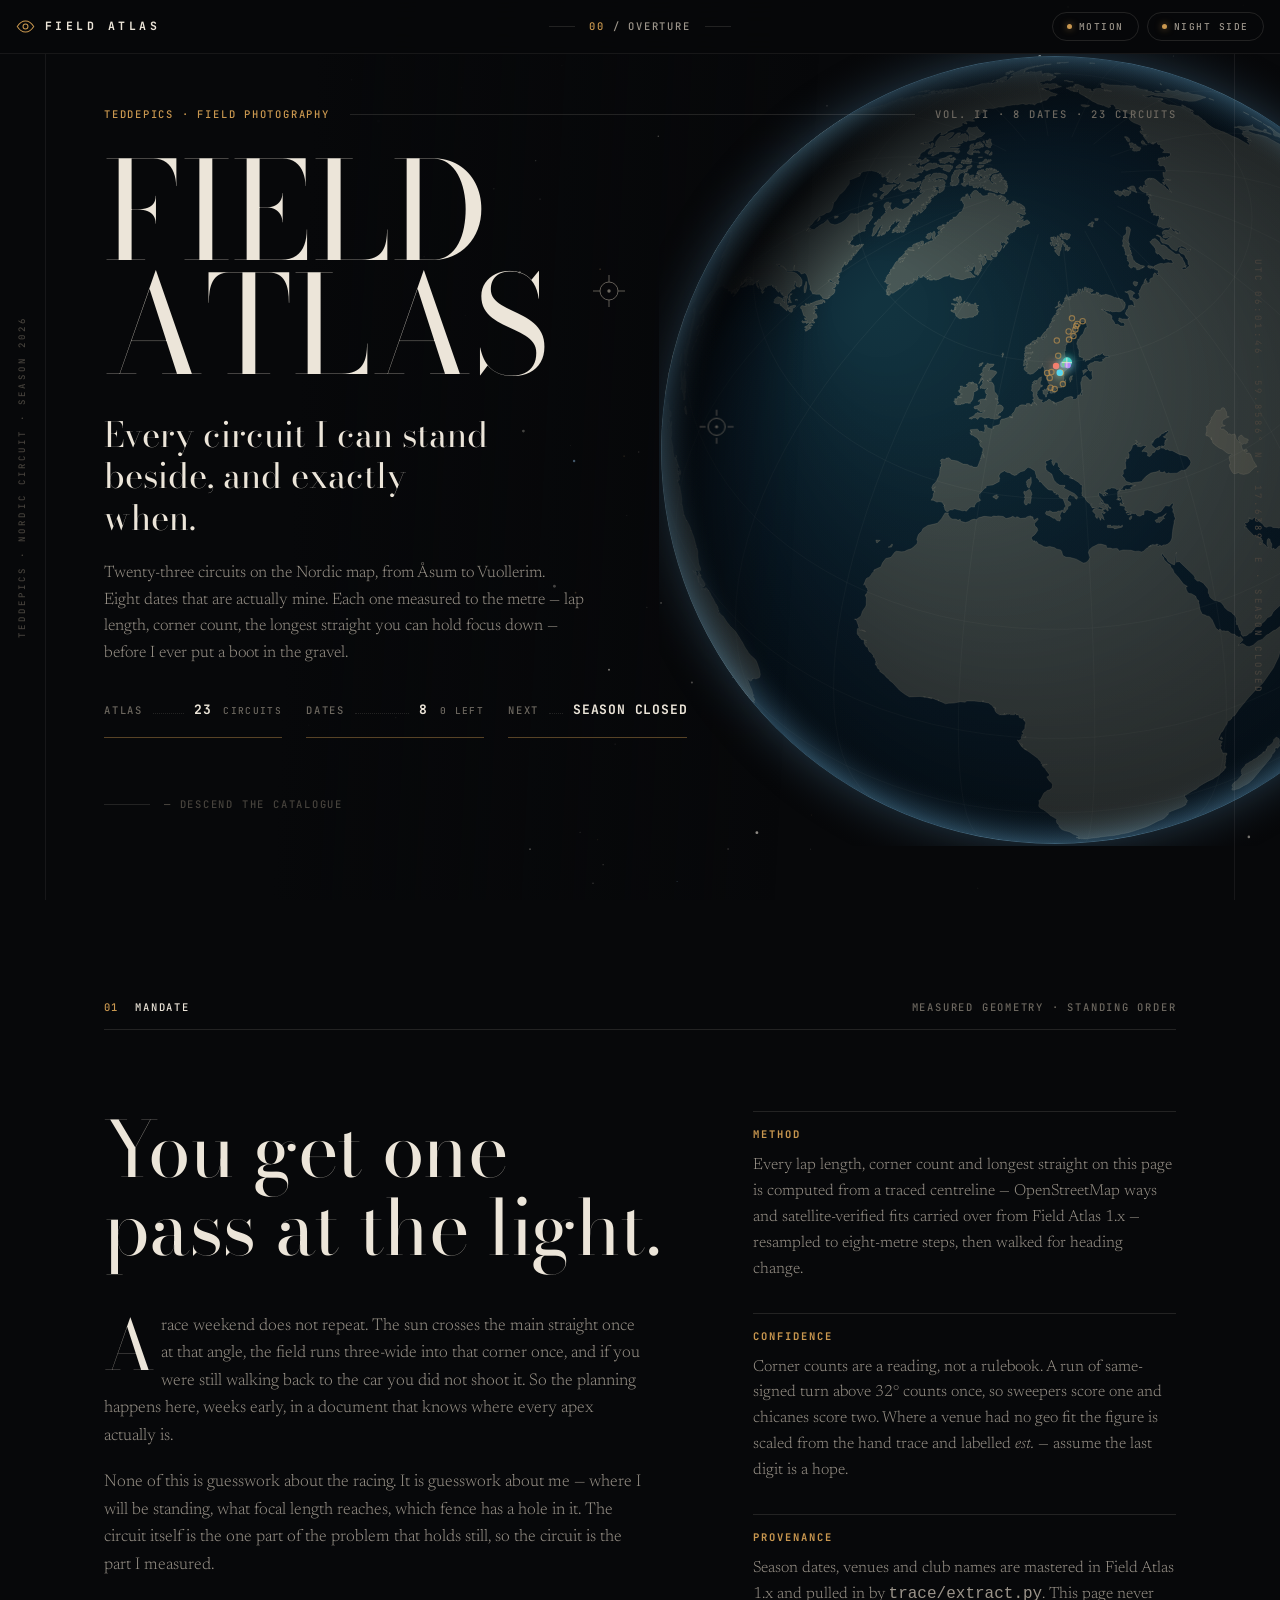
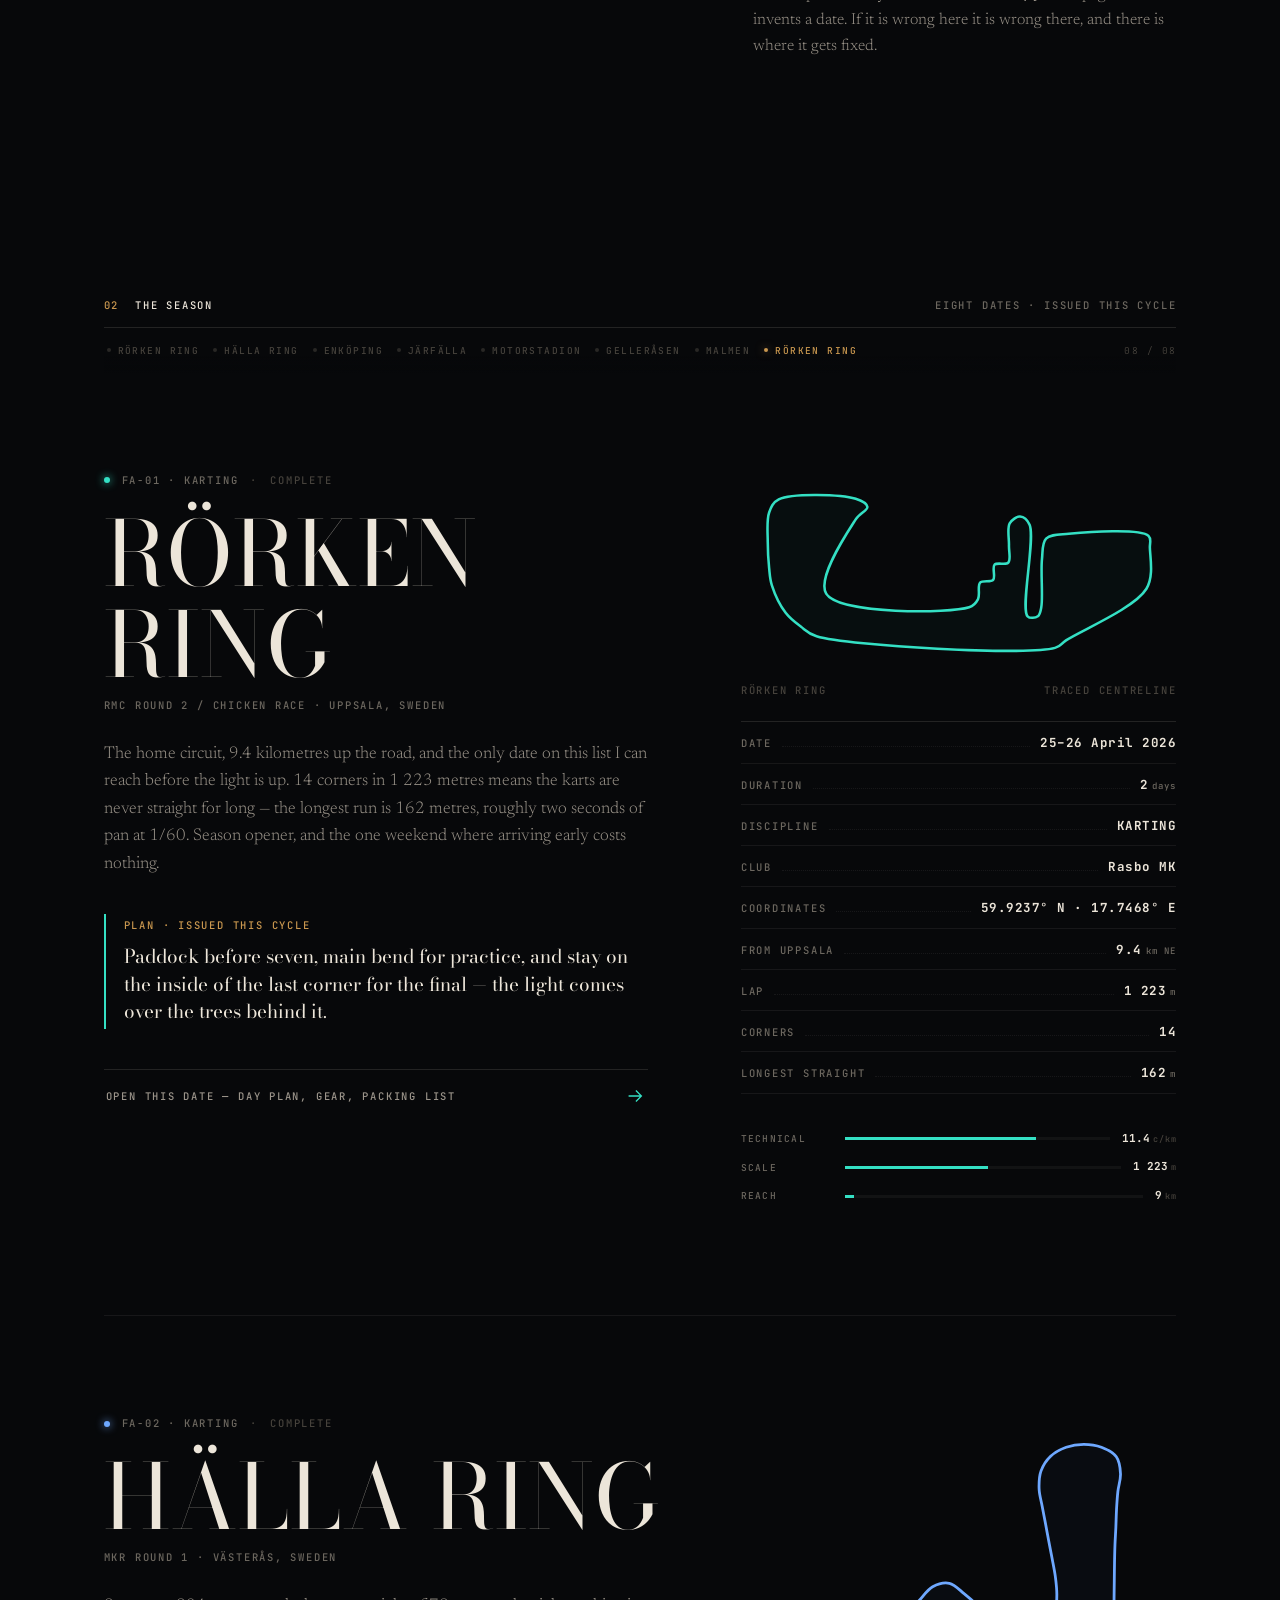
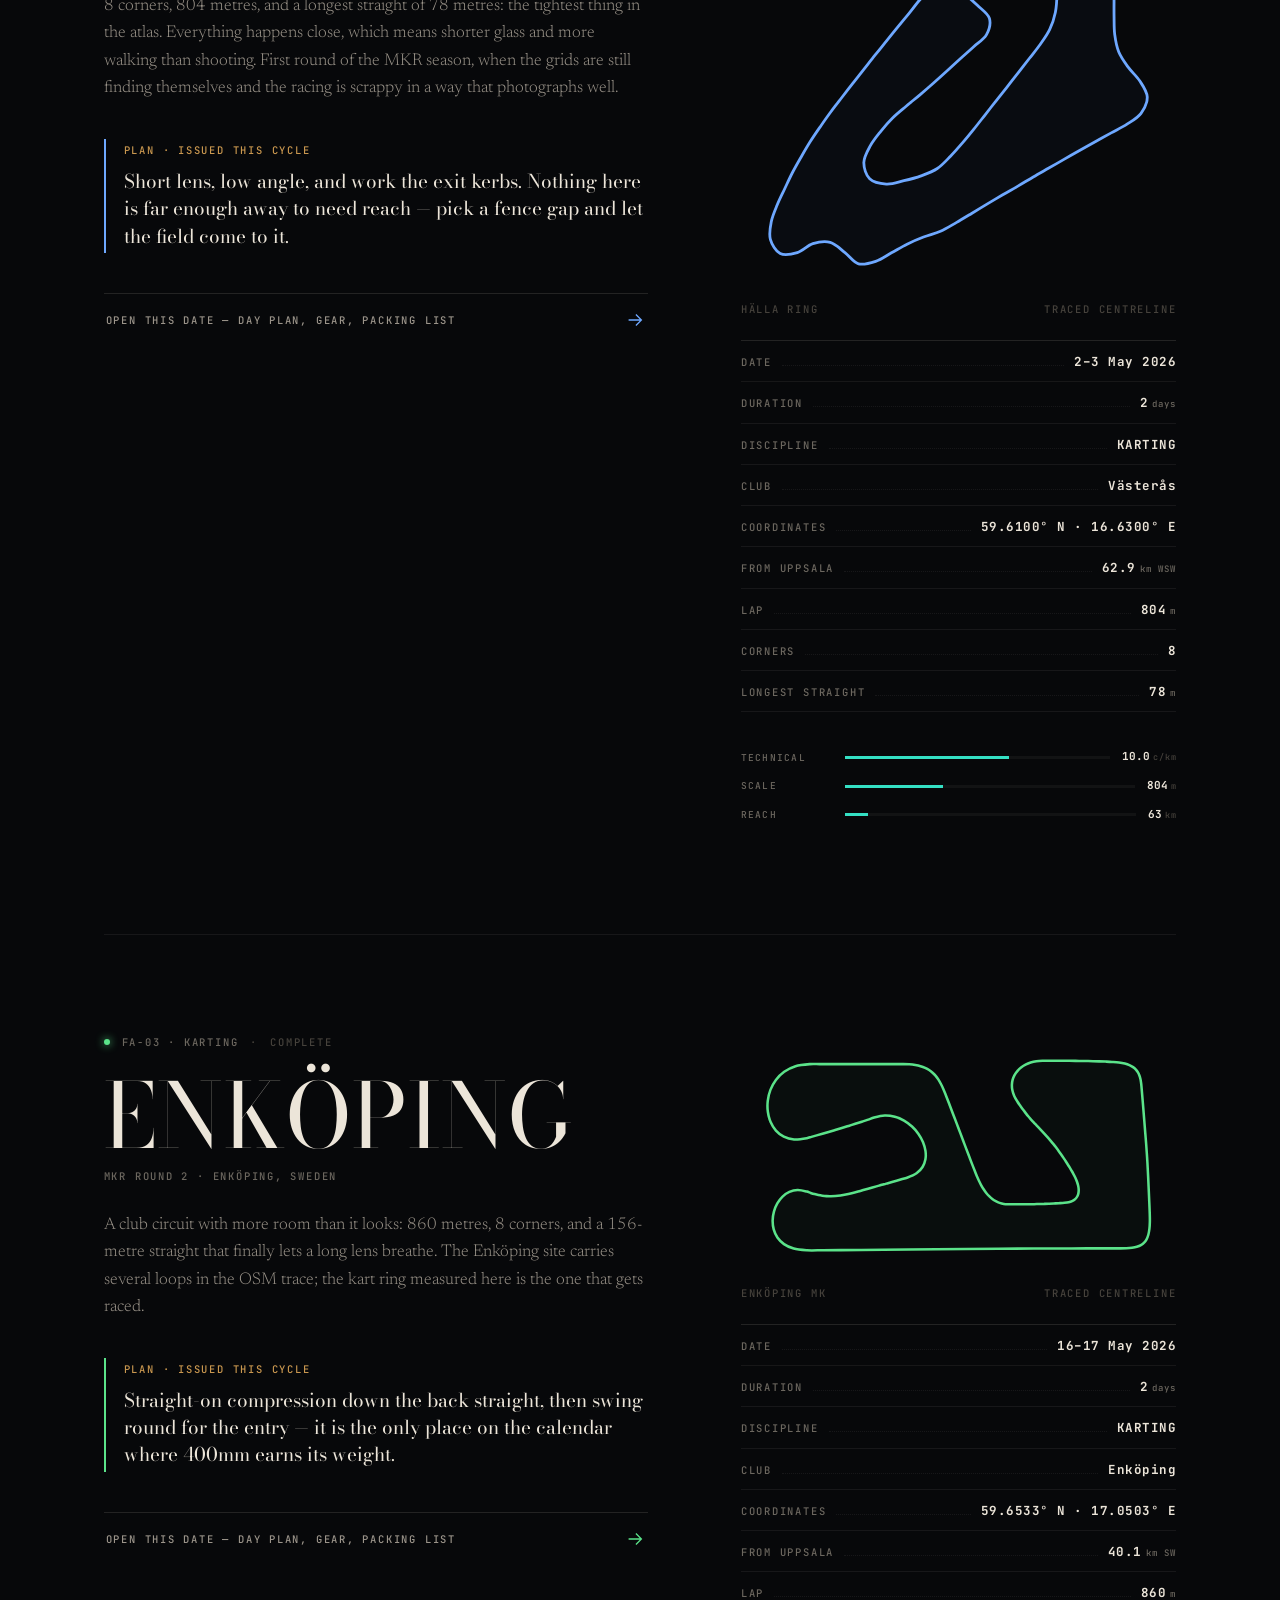
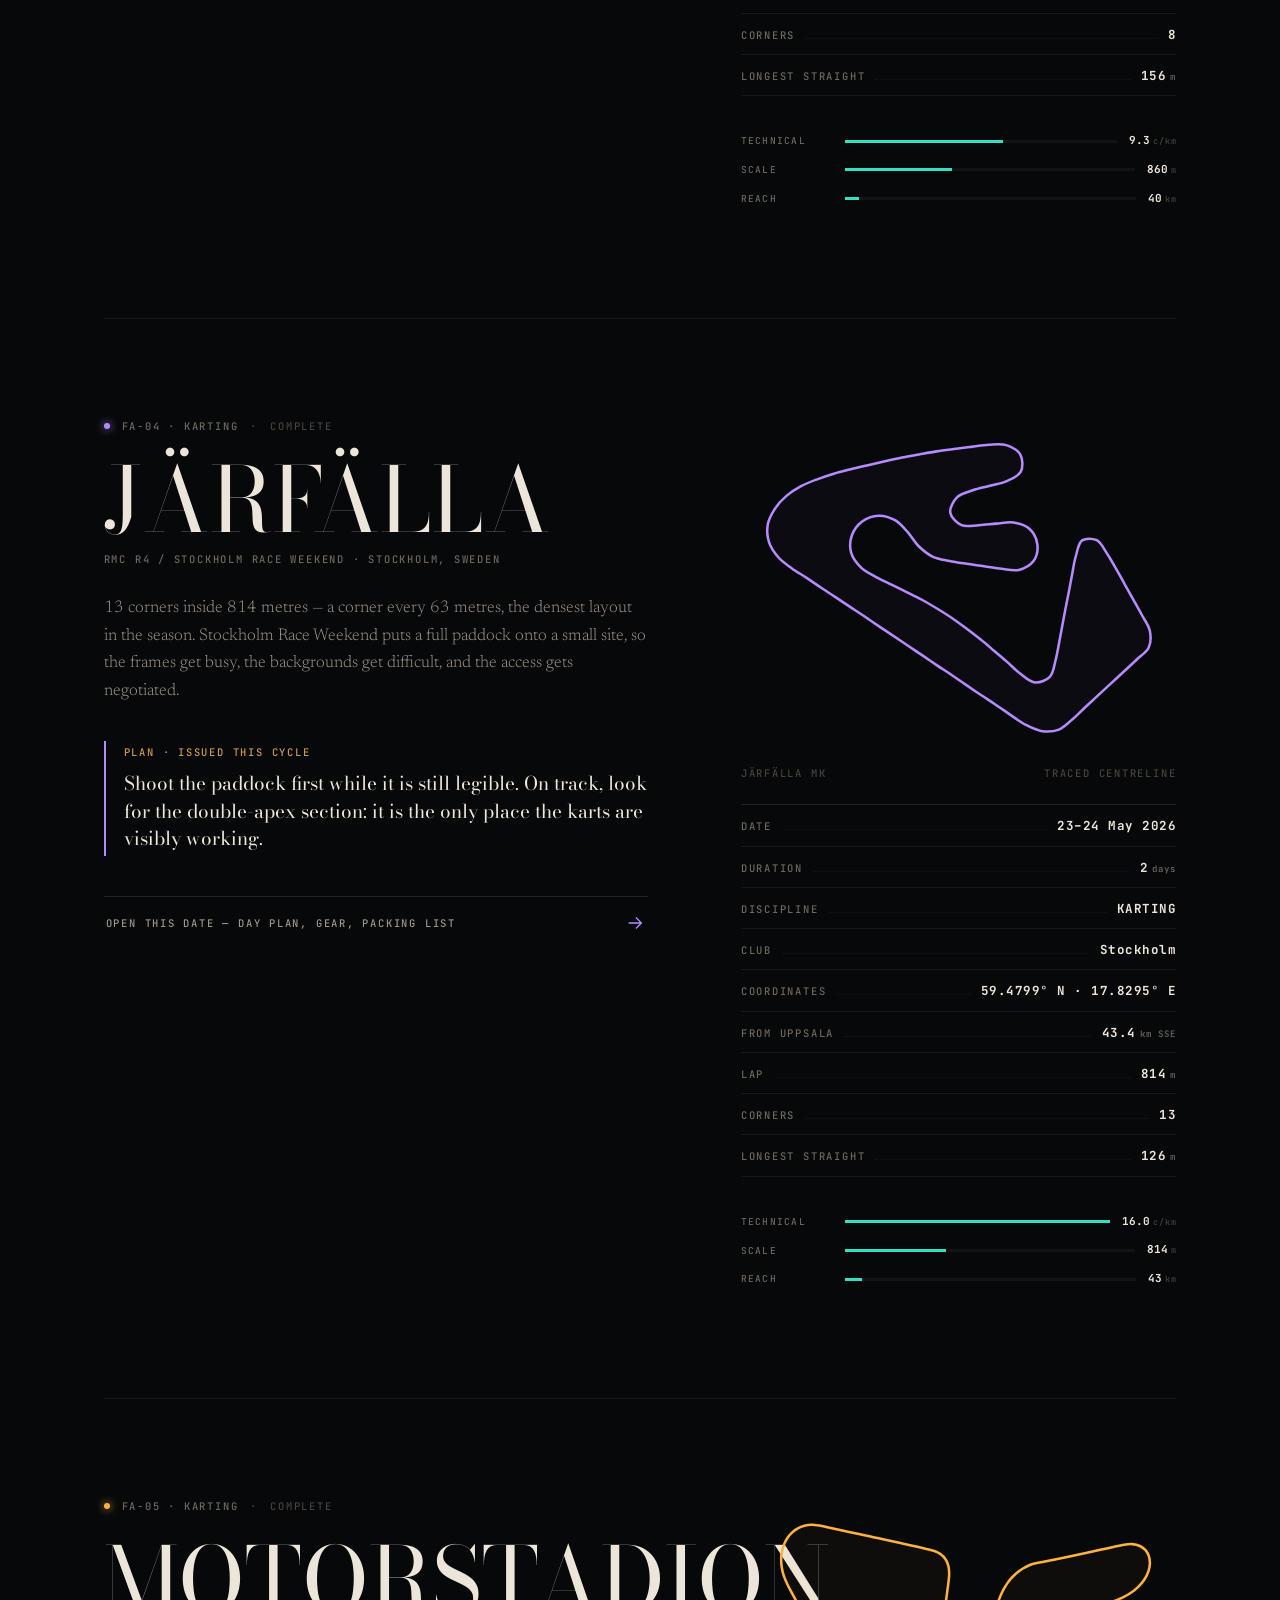
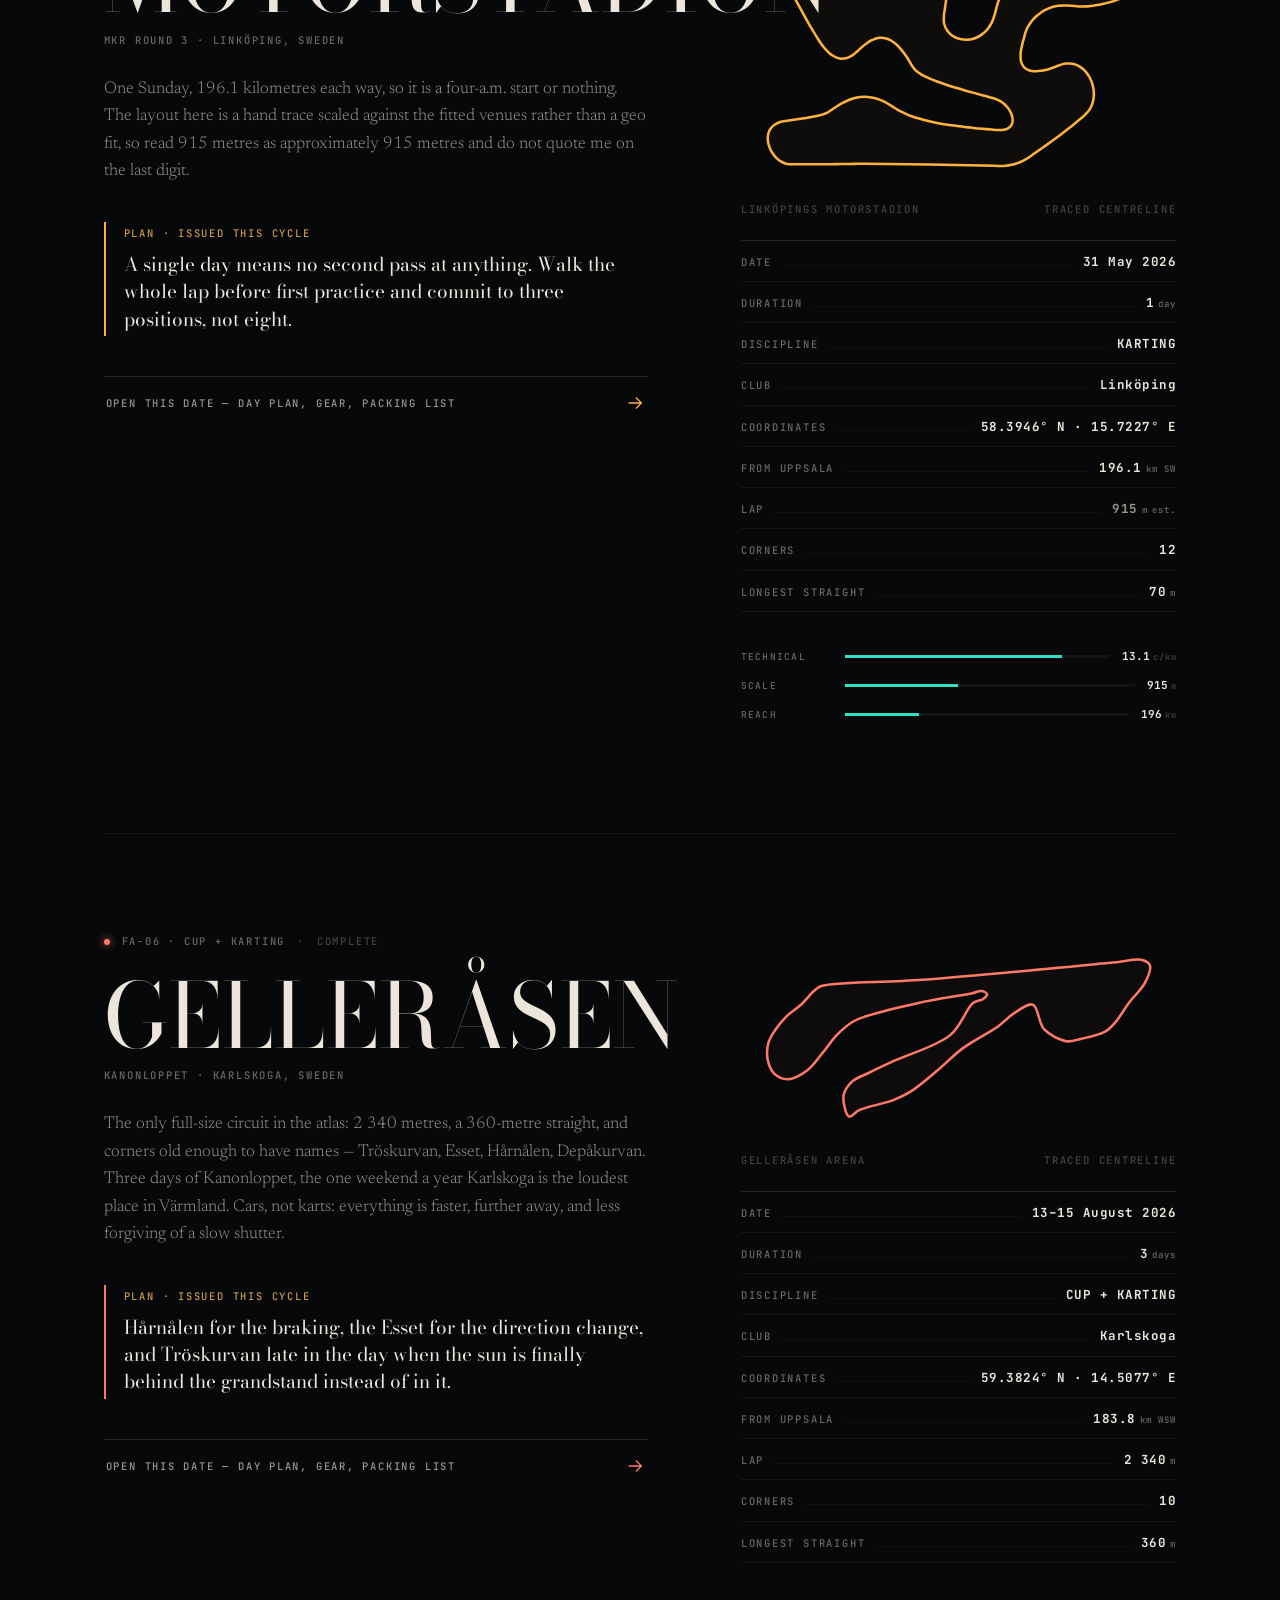
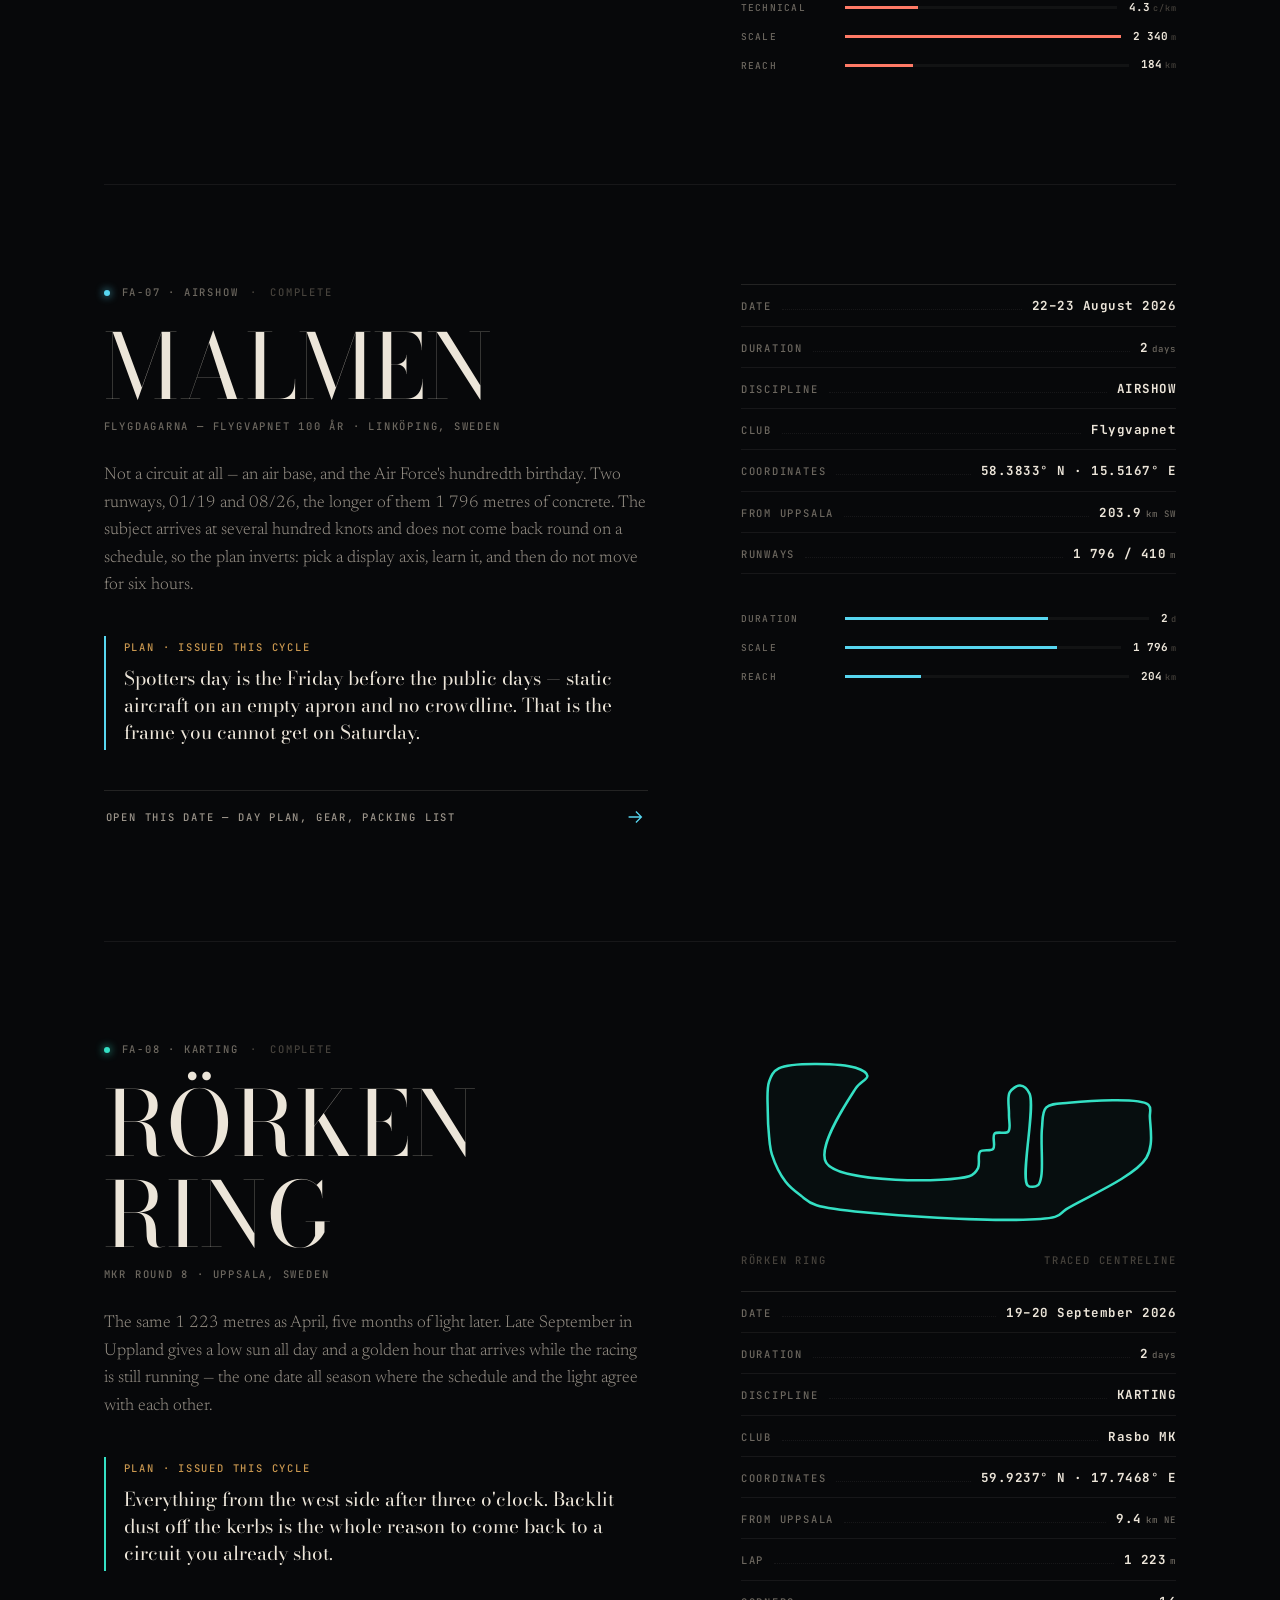
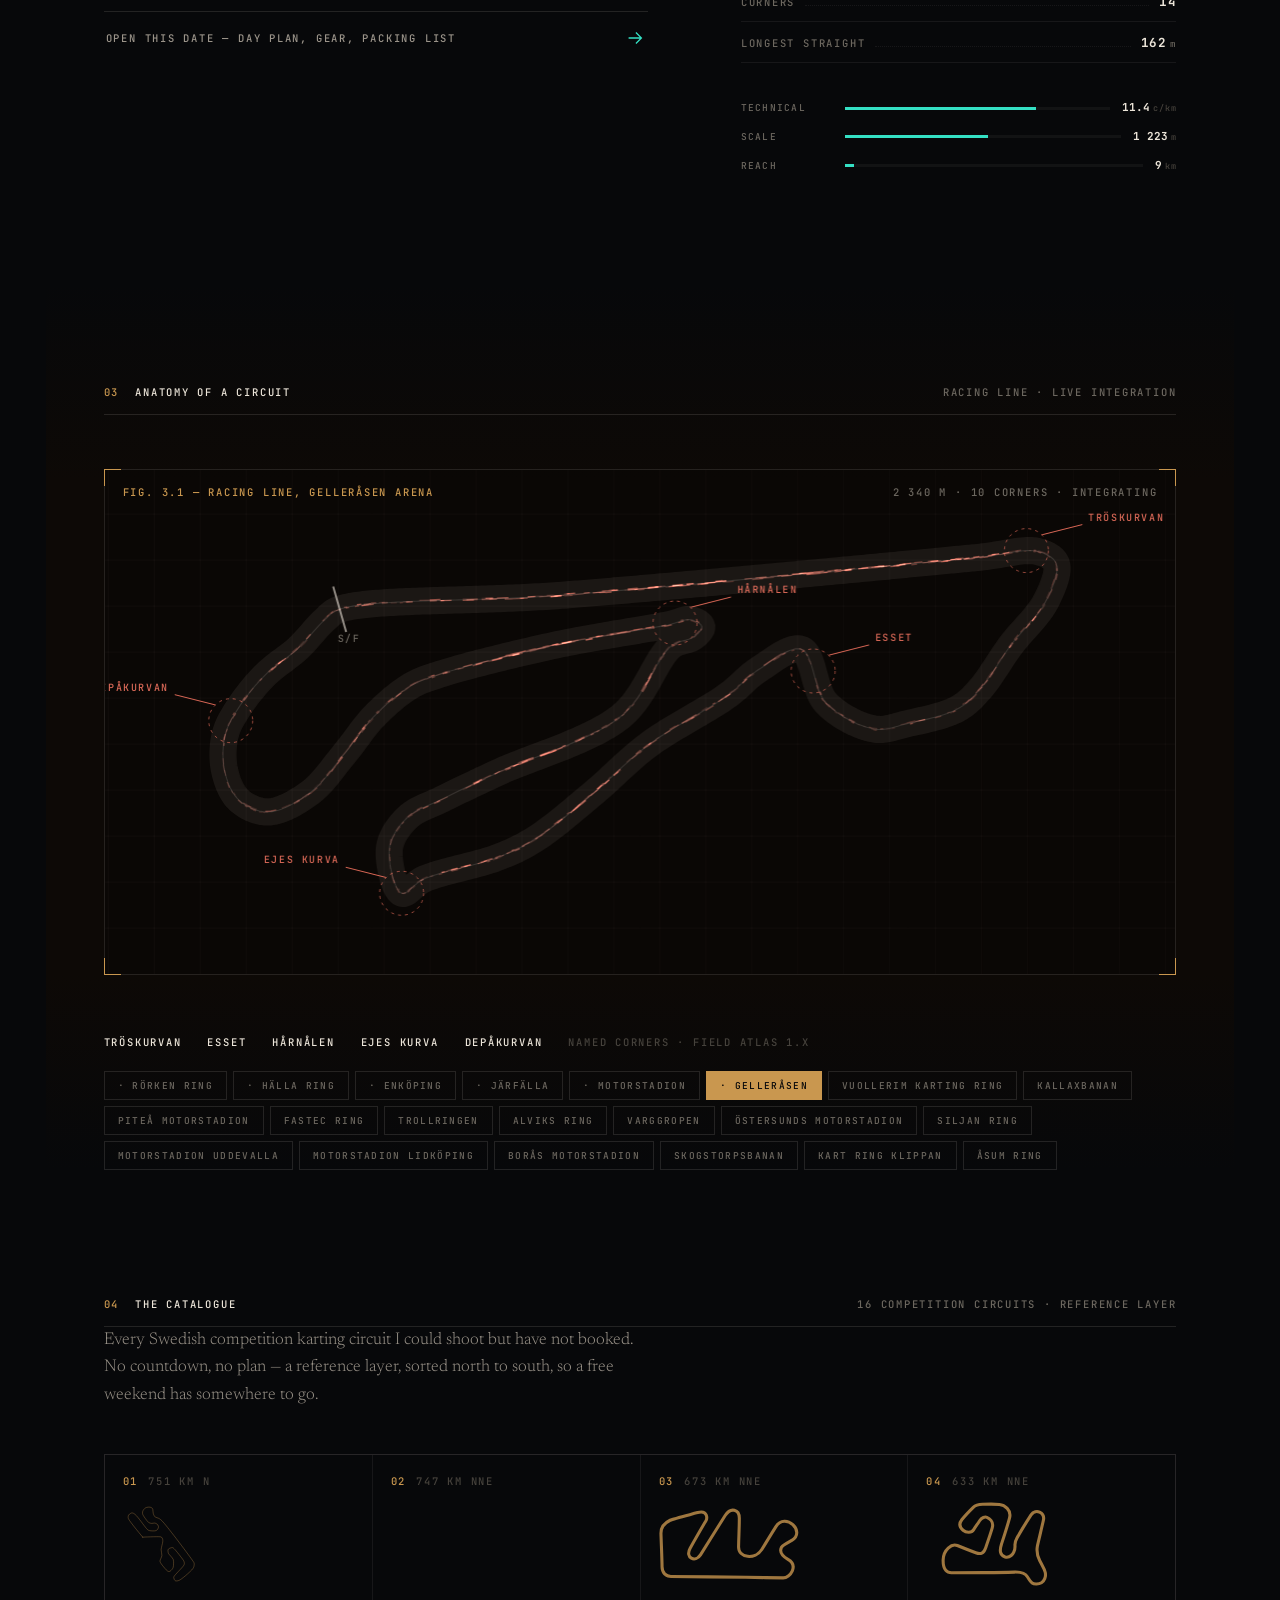
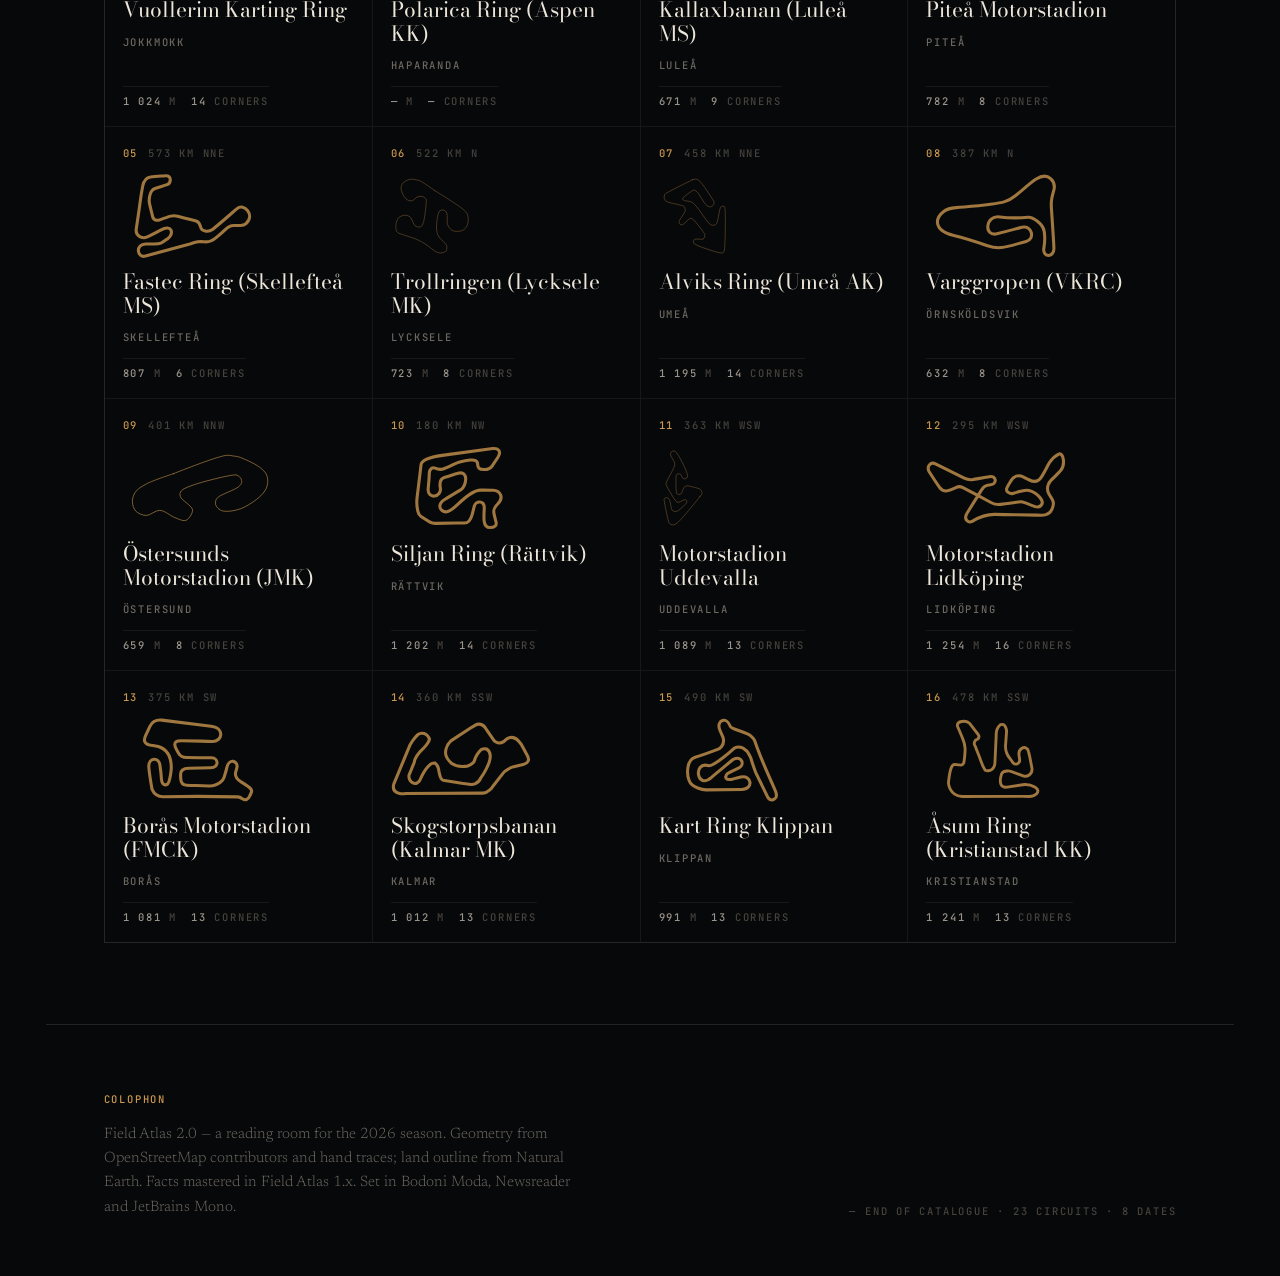
==== Field Atlas 2.0 (standalone-src).dc.html @ 9155ef37 "Early Access 1.0.2" ====
<!DOCTYPE html>
<!-- GENERATED by trace/bundle.py from index.html + js/ + assets/ + data/.
     Do not hand-edit: the next run overwrites this file. Edit the modular
     sources and re-run `python3 trace/bundle.py`. -->
<html lang="en" data-theme="night">
<head>
<meta charset="utf-8">
<meta name="viewport" content="width=device-width, initial-scale=1, viewport-fit=cover">
<title>Field Atlas — every circuit, and when</title>
<meta name="description" content="Field Atlas 2.0 — the 2026 Nordic motorsport and aviation season, measured: 23 circuits, 8 dates, every lap length, corner count and coordinate on one page.">
<meta name="theme-color" content="#07080a">
<meta name="color-scheme" content="dark light">

<link rel="icon" href="data:image/svg+xml,%3Csvg xmlns='http://www.w3.org/2000/svg' viewBox='0 0 24 24' fill='none' stroke='%23c9974f' stroke-width='1.6'%3E%3Cpath d='M1.6 12S6 5 12 5s10.4 7 10.4 7-4.4 7-10.4 7S1.6 12 1.6 12Z'/%3E%3Ccircle cx='12' cy='12' r='3.1'/%3E%3C/svg%3E">

<link rel="preconnect" href="https://fonts.googleapis.com">
<link rel="preconnect" href="https://fonts.gstatic.com" crossorigin>
<link href="https://fonts.googleapis.com/css2?family=Bodoni+Moda:opsz,wght@6..96,400;6..96,500&family=Newsreader:opsz,wght@6..72,200;6..72,300;6..72,400&family=JetBrains+Mono:wght@400;500;700&display=swap" rel="stylesheet">

<style>
/* assets/tokens.css */
/* ==== fa2-tokens.css v1 — paste as the FIRST style block =====================
 * Descends from Field Atlas 1.x fa-tokens.css. Same contract (every colour is a
 * token, JS-built DOM reads var(--…) only), different register: the 1.x palette
 * is an instrument panel, this one is a printed observatory report.
 * ========================================================================== */
:root {
  /* --- type ------------------------------------------------------------- */
  --font-display: 'Bodoni Moda', 'Didot', 'Times New Roman', serif;
  --font-body: 'Newsreader', 'Iowan Old Style', Georgia, serif;
  --font-mono: 'JetBrains Mono', ui-monospace, 'SF Mono', monospace;

  /* --- night side (default) --------------------------------------------- */
  --bg: #07080a;
  --bg-deep: #050608;
  --bg-warm: #0d0906;          /* §03 runs warmer, like a plate under lamplight */
  --ink: #ece5d9;              /* paper white, never pure #fff */
  --ink-2: #9b948a;
  --ink-3: #6c675f;
  --ink-4: #46423c;

  --accent: #c9974f;           /* the amber every label and rule is set in */
  --accent-soft: rgba(201, 151, 79, .68);
  --accent-dim: rgba(201, 151, 79, .42);
  --accent-ghost: rgba(201, 151, 79, .13);

  --hairline: rgba(236, 229, 217, .12);
  --hairline-soft: rgba(236, 229, 217, .07);
  --surface: rgba(236, 229, 217, .028);
  --surface-2: rgba(236, 229, 217, .05);
  --chrome: rgba(7, 8, 10, .78);   /* the fixed bar / rail backing */

  /* discipline hues, carried over from the 1.x venue accents */
  --karting: #34e0c4;
  --cup: #ff7a66;
  --airshow: #57d6f0;

  /* --- geometry ---------------------------------------------------------- */
  --bar-h: 54px;               /* fixed top bar */
  --rail-w: 46px;              /* the two vertical rails */
  --gutter: clamp(20px, 4.5vw, 76px);
  --measure: 34rem;            /* body copy line length */
  --ease: cubic-bezier(.22, .61, .36, 1);
  --ease-out: cubic-bezier(.16, 1, .3, 1);
}

/* --- day side ------------------------------------------------------------
 * Not a naive inversion: the paper gets warmer and the amber darkens so the
 * mono labels keep their weight against it.
 * ---------------------------------------------------------------------- */
:root[data-theme='day'] {
  --bg: #e8e3d8;
  --bg-deep: #ddd7ca;
  --bg-warm: #e6ddcb;
  --ink: #16150f;
  --ink-2: #4f4a41;
  --ink-3: #6f695e;
  --ink-4: #98917f;

  --accent: #8a5f18;
  --accent-soft: rgba(138, 95, 24, .72);
  --accent-dim: rgba(138, 95, 24, .45);
  --accent-ghost: rgba(138, 95, 24, .12);

  --hairline: rgba(22, 21, 15, .18);
  --hairline-soft: rgba(22, 21, 15, .1);
  --surface: rgba(22, 21, 15, .035);
  --surface-2: rgba(22, 21, 15, .06);
  --chrome: rgba(232, 227, 216, .82);
}
</style>
<style>
/* assets/app.css */
/* ===========================================================================
 * Field Atlas 2.0 — app.css
 * Layout, chrome, sections, motion. Colours come from tokens.css only.
 * =========================================================================== */

*, *::before, *::after { box-sizing: border-box; }
html { -webkit-text-size-adjust: 100%; scroll-behavior: smooth; overflow-x: clip; }
@media (prefers-reduced-motion: reduce) { html { scroll-behavior: auto; } }

body {
  margin: 0;
  background: var(--bg);
  color: var(--ink);
  font-family: var(--font-body);
  font-size: 17px;
  line-height: 1.62;
  font-weight: 300;
  -webkit-font-smoothing: antialiased;
  overflow-x: hidden;
  transition: background .5s var(--ease), color .5s var(--ease);
}
/* ★ THE DOCUMENT SCROLLER IS <html>, NOT <body>. `overflow:hidden` on body alone
   clips body's own overflow and does nothing to the page scroll — with the panel
   open the reader could still wheel the whole document along behind it (measured:
   1040px in four notches). Both elements have to be locked. js/panel.js sets the
   class on each; verify.mjs §9 is what caught it and what keeps it caught. */
html.is-locked, body.is-locked { overflow: hidden; }

::selection { background: var(--accent); color: var(--bg); }

/* --------------------------------------------------------------- primitives */
.mono {
  font-family: var(--font-mono);
  font-size: 10.5px;
  font-weight: 500;
  letter-spacing: .17em;
  text-transform: uppercase;
}
.mono--dim { color: var(--ink-3); }
.mono--accent { color: var(--accent); }
.rule { height: 1px; background: var(--hairline); border: 0; }
.num { font-variant-numeric: tabular-nums; font-feature-settings: 'tnum' 1; }

h1, h2, h3 { font-family: var(--font-display); font-weight: 400; margin: 0; }
p { margin: 0 0 1.1em; }
a { color: inherit; }

/* ============================================================== FIXED CHROME */

/* scroll progress — the hairline that becomes a filled amber bar */
#progress {
  position: fixed; inset: 0 auto auto 0; z-index: 90;
  width: 100%; height: 2px;
  background: var(--accent);
  transform: scaleX(0); transform-origin: 0 50%;
  will-change: transform;
}

/* the starfield + the globe both live here, behind everything */
#sky { position: fixed; inset: 0; z-index: 0; pointer-events: none; }
#sky canvas { position: absolute; inset: 0; width: 100%; height: 100%; display: block; }
#globe-wrap {
  position: fixed; z-index: 1; pointer-events: none;
  top: 50%; right: -19vmin;
  width: 88vmin; height: 88vmin;
  transform: translateY(-50%);
  will-change: transform, opacity;
}
#globe { width: 100%; height: 100%; display: block; transition: opacity .5s var(--ease); }
/* day side puts a bright ocean straight behind the body copy — hold it back */
:root[data-theme='day'] #globe { opacity: .34; }

/* the page colour, poured back over the left two-thirds so the type always wins */
#scrim {
  position: fixed; inset: 0; z-index: 2; pointer-events: none;
  background: linear-gradient(93deg, var(--bg) 0%, var(--bg) 24%, transparent 62%);
  transition: background .5s var(--ease);
}

/* top bar */
.topbar {
  position: fixed; inset: 0 0 auto 0; z-index: 70;
  height: var(--bar-h);
  display: grid; grid-template-columns: 1fr auto 1fr; align-items: center;
  gap: 12px; padding: 0 16px;
  background: var(--chrome);
  backdrop-filter: blur(14px) saturate(120%);
  -webkit-backdrop-filter: blur(14px) saturate(120%);
  border-bottom: 1px solid var(--hairline-soft);
}
.brand { display: flex; align-items: center; gap: 10px; text-decoration: none; }
.brand svg { width: 19px; height: 19px; flex: none; color: var(--accent); }
.brand span { font-family: var(--font-mono); font-size: 11.5px; font-weight: 700; letter-spacing: .3em; white-space: nowrap; }

.chapter { display: flex; align-items: center; gap: 14px; color: var(--ink-2); white-space: nowrap; }
.chapter i { display: block; width: 26px; height: 1px; background: var(--hairline); font-style: normal; }
.chapter b { font-weight: 500; color: var(--accent); }
#chapter-label { transition: opacity .3s var(--ease); }

.pills { display: flex; gap: 8px; justify-content: flex-end; }
.pill {
  display: inline-flex; align-items: center; gap: 7px;
  padding: 7px 14px; border-radius: 999px;
  border: 1px solid var(--hairline); background: transparent; color: var(--ink-2);
  font-family: var(--font-mono); font-size: 9.5px; font-weight: 500;
  letter-spacing: .16em; text-transform: uppercase; cursor: pointer;
  transition: border-color .25s, color .25s, background .25s;
}
.pill:hover { border-color: var(--accent-dim); color: var(--ink); }
.pill::before {
  content: ''; width: 5px; height: 5px; border-radius: 50%;
  background: var(--accent); box-shadow: 0 0 7px var(--accent-soft);
  transition: background .25s, box-shadow .25s;
}
.pill[aria-pressed='false']::before { background: var(--ink-4); box-shadow: none; }

/* the two vertical rails */
.rail {
  position: fixed; top: var(--bar-h); bottom: 0; z-index: 60;
  width: var(--rail-w);
  display: flex; align-items: center; justify-content: center;
  pointer-events: none;
}
.rail--l { left: 0; border-right: 1px solid var(--hairline-soft); }
.rail--r { right: 0; border-left: 1px solid var(--hairline-soft); }
.rail span {
  font-family: var(--font-mono); font-size: 9px; font-weight: 500;
  letter-spacing: .34em; text-transform: uppercase; color: var(--ink-4);
  white-space: nowrap;
}
.rail--l span { writing-mode: vertical-rl; transform: rotate(180deg); }
.rail--r span { writing-mode: vertical-rl; }

/* the reticle that tracks the section you're in */
#reticle {
  position: fixed; z-index: 5; left: 50%; top: 50%;
  width: 34px; height: 34px; margin: -17px 0 0 -17px;
  pointer-events: none; color: var(--ink-3); opacity: .8;
  transition: opacity .6s var(--ease);
  will-change: transform;
}
#reticle svg { width: 100%; height: 100%; display: block; }

/* ================================================================== LAYOUT */
main { position: relative; z-index: 3; padding: 0 var(--rail-w); }
/* width:100% matters — #overture is a flex container, and without it .wrap
   shrink-to-fits its widest line and drifts right of the plate. */
.wrap { width: 100%; max-width: 1320px; margin: 0 auto; padding: 0 var(--gutter); }

section { position: relative; }

/* the numbered section header: "01  MANDATE" ——— "SUBTITLE" + hairline */
.chapter-head { padding-top: clamp(70px, 11vh, 130px); }
.chapter-head .row {
  display: flex; align-items: baseline; justify-content: space-between;
  gap: 24px; flex-wrap: wrap; padding-bottom: 13px;
}
.chapter-head .n { color: var(--accent); margin-right: 16px; }
.chapter-head .t { color: var(--ink); }
.chapter-head .sub { color: var(--ink-3); text-align: right; }
.chapter-head hr {
  height: 1px; border: 0; background: var(--hairline); margin: 0;
  transform: scaleX(0); transform-origin: 0 50%;
  transition: transform 1.1s var(--ease-out);
}
.is-in .chapter-head hr, .chapter-head.is-in hr { transform: scaleX(1); }

/* ==================================================================== HERO */
#overture { min-height: 100svh; display: flex; align-items: center; padding: calc(var(--bar-h) + 3vh) 0 7vh; }
#hero { will-change: transform, opacity, filter; }

.kicker { display: flex; align-items: center; gap: 20px; margin-bottom: clamp(18px, 3.4vh, 40px); }
.kicker .line { flex: 1 1 auto; height: 1px; background: var(--hairline); min-width: 30px; }
.kicker .r { color: var(--ink-3); white-space: nowrap; }
.kicker .l { color: var(--accent); white-space: nowrap; }

/* Two lines. "FIELD ATLAS" is eleven characters — set on one line it either
   shrinks to nothing or runs off the plate, so it stacks and gets bigger. */
.hero-title {
  position: relative; display: inline-block;
  font-size: clamp(52px, min(10.6vw, 15.4vh), 158px);
  line-height: .84; letter-spacing: .012em;
  margin: 0 0 clamp(20px, 3.6vh, 44px);
}
.hero-title .ch { display: inline-block; }
.hero-title .sp { display: inline-block; width: .28em; }
.hero-mark {
  position: absolute; top: .38em; left: calc(100% + 38px);
  width: 40px; height: 40px; color: var(--ink-3);
}
.hero-mark svg { width: 100%; height: 100%; }

.lede {
  font-family: var(--font-display); font-weight: 400;
  font-size: clamp(21px, 2.7vw, 36px); line-height: 1.2;
  max-width: 19ch; margin: 0 0 clamp(14px, 2.4vh, 30px);
}
.hero-body { max-width: 30rem; color: var(--ink-2); font-size: 16.5px; }

/* the readout strip: LABEL ······ VALUE, one hairline under each cell */
.readouts { display: flex; flex-wrap: wrap; gap: 24px; margin-top: clamp(20px, 3.6vh, 48px); }
.readout { min-width: 178px; flex: 0 1 auto; }
.readout .r {
  display: flex; align-items: baseline; gap: 10px; padding-bottom: 8px;
}
.readout .k { color: var(--ink-3); white-space: nowrap; }
.readout .dots { flex: 1 1 auto; height: 1px; min-width: 14px; border-bottom: 1px dotted var(--hairline); }
.readout .v { font-family: var(--font-mono); font-size: 13px; font-weight: 700; letter-spacing: .06em; white-space: nowrap; }
.readout .v small { font-size: 9.5px; font-weight: 500; color: var(--ink-3); letter-spacing: .14em; margin-left: 3px; }
.readout hr { height: 1px; border: 0; background: var(--accent-dim); }

.descend { display: flex; align-items: center; gap: 14px; margin-top: clamp(28px, 5.5vh, 84px); color: var(--ink-4); }
.descend .line { width: 46px; height: 1px; background: var(--hairline); }
.descend span { animation: breathe 3.4s ease-in-out infinite; }
@keyframes breathe { 0%, 100% { opacity: .45; } 50% { opacity: 1; } }

/* ================================================================ §01 MANDATE */
.mandate-grid {
  display: grid; grid-template-columns: minmax(0, 1.35fr) minmax(0, 1fr);
  gap: clamp(34px, 6vw, 92px);
  padding: clamp(52px, 9vh, 104px) 0 clamp(60px, 12vh, 140px);
}
.mandate-h {
  font-size: clamp(38px, 6vw, 88px); line-height: 1.02; letter-spacing: -.005em;
  margin: 0 0 clamp(28px, 5vh, 54px); max-width: 13ch;
}
.mandate-body { max-width: var(--measure); color: var(--ink-2); }
.mandate-body > p:first-of-type::first-letter {
  float: left; font-family: var(--font-display); font-size: 4.05em; line-height: .84;
  padding: .06em .1em 0 0; color: var(--ink); font-weight: 400;
}
.note { border-top: 1px solid var(--hairline); padding-top: 14px; margin-bottom: 30px; }
.note h3 { font-family: var(--font-mono); font-size: 10.5px; font-weight: 700; letter-spacing: .19em;
           text-transform: uppercase; color: var(--accent); margin: 0 0 10px; }
.note p { color: var(--ink-2); font-size: 16px; margin: 0; }

/* ================================================================ §02 SEASON */
/* sticky venue chip nav */
.chips {
  position: sticky; top: var(--bar-h); z-index: 40;
  display: flex; align-items: center; gap: 8px;
  padding: 11px 0; overflow-x: auto; scrollbar-width: none;
  background: linear-gradient(var(--bg) 62%, transparent);
  -webkit-overflow-scrolling: touch;
}
.chips::-webkit-scrollbar { display: none; }
.chips .spacer { flex: 1 1 auto; min-width: 8px; }
.chip {
  flex: none; display: inline-flex; align-items: center; gap: 7px;
  padding: 5px 3px; border: 0; background: none; cursor: pointer;
  font-family: var(--font-mono); font-size: 9.5px; font-weight: 500;
  letter-spacing: .15em; text-transform: uppercase; color: var(--ink-4);
  transition: color .3s var(--ease);
  white-space: nowrap;
}
.chip::before {
  content: ''; width: 4px; height: 4px; border-radius: 50%;
  background: currentColor; opacity: .55; transition: opacity .3s, box-shadow .3s;
}
.chip:hover { color: var(--ink-2); }
.chip[aria-current='true'] { color: var(--accent); }
.chip[aria-current='true']::before { opacity: 1; box-shadow: 0 0 8px var(--accent-soft); }
.chips .count { flex: none; color: var(--ink-4); font-family: var(--font-mono);
                font-size: 9.5px; letter-spacing: .15em; }

/* one event entry */
.entry {
  display: grid; grid-template-columns: minmax(0, 1.25fr) minmax(0, .95fr);
  gap: clamp(30px, 5vw, 76px);
  padding: clamp(56px, 11vh, 128px) 0;
  border-top: 1px solid var(--hairline-soft);
}
.entry:first-of-type { border-top: 0; }
.entry-id { color: var(--ink-3); margin-bottom: 14px; display: flex; gap: 12px; align-items: center; }
.entry-id .dot { width: 6px; height: 6px; border-radius: 50%; background: var(--k); box-shadow: 0 0 9px var(--k); }
.entry-name {
  /* .94 clips the ring on Å / the umlaut on Ö — half the venue names carry one */
  font-size: clamp(40px, 7vw, 104px); line-height: 1.02; letter-spacing: .012em;
  margin: 0 0 6px; padding-top: .06em; text-transform: uppercase;
}
.entry-where { color: var(--ink-3); margin-bottom: clamp(18px, 3vh, 30px); }
.entry-desc { max-width: var(--measure); color: var(--ink-2); }

.forecast {
  border-left: 2px solid var(--k, var(--accent));
  padding: 3px 0 3px 18px; margin-top: clamp(22px, 4vh, 38px); max-width: var(--measure);
}
.forecast .lab { color: var(--accent); margin-bottom: 9px; }
.forecast p { font-family: var(--font-display); font-size: 19px; line-height: 1.44; color: var(--ink); margin: 0; }

/* the spec table — LABEL ······ VALUE, hairline under each row */
.spec { margin: 0; }
.spec .row {
  display: flex; align-items: baseline; gap: 10px;
  padding: 11px 0 9px; border-bottom: 1px solid var(--hairline-soft);
}
.spec .row:first-child { border-top: 1px solid var(--hairline); }
.spec .k { color: var(--ink-3); white-space: nowrap; }
.spec .dots { flex: 1 1 auto; min-width: 12px; height: 1px; border-bottom: 1px dotted var(--hairline-soft); }
.spec .v { font-family: var(--font-mono); font-size: 12.5px; font-weight: 700; letter-spacing: .04em;
           white-space: nowrap; text-align: right; }
.spec .v u { text-decoration: none; font-size: 9px; font-weight: 500; color: var(--ink-3);
             letter-spacing: .12em; margin-left: 4px; }
.spec .v.est { color: var(--ink-2); }

/* the bars */
.bars { margin-top: clamp(24px, 4vh, 40px); }
.bar { display: grid; grid-template-columns: 92px 1fr auto; align-items: center; gap: 12px; margin-bottom: 11px; }
.bar .k { color: var(--ink-3); font-size: 9.5px; letter-spacing: .13em; }
.bar .v u { text-decoration: none; font-size: 8.5px; font-weight: 500; color: var(--ink-4);
            letter-spacing: .1em; margin-left: 3px; }
.bar .track { position: relative; height: 3px; background: var(--surface-2); overflow: hidden; }
.bar .fill {
  position: absolute; inset: 0 auto 0 0; width: var(--w, 0%);
  background: var(--k2, var(--accent));
  transform: scaleX(0); transform-origin: 0 50%;
  transition: transform 1.15s var(--ease-out) var(--d, 0s);
}
.is-in .bar .fill { transform: scaleX(1); }
.bar .v { font-family: var(--font-mono); font-size: 11px; font-weight: 700; text-align: right; white-space: nowrap; }

/* the little traced-circuit thumbnail beside the specs */
.thumb { margin-bottom: 22px; }
.thumb svg { width: 100%; height: auto; display: block; overflow: visible; }
.thumb .cap { display: flex; justify-content: space-between; gap: 12px; margin-top: 8px; color: var(--ink-4); }
.thumb path.line {
  fill: none; stroke: var(--k, var(--accent)); stroke-width: 5;
  stroke-linecap: round; stroke-linejoin: round;
  stroke-dasharray: var(--len); stroke-dashoffset: var(--len);
  transition: stroke-dashoffset 2.1s var(--ease-out) .15s;
}
.is-in .thumb path.line { stroke-dashoffset: 0; }
.thumb path.glow { fill: var(--k, var(--accent)); fill-opacity: .03; stroke: none; }

/* ============================================================== §03 ANATOMY */
#anatomy { background: linear-gradient(var(--bg) 0%, var(--bg-warm) 22%, var(--bg-warm) 78%, var(--bg) 100%); }
.figure {
  position: relative; margin: clamp(34px, 6vh, 62px) 0 clamp(50px, 9vh, 110px);
  border: 1px solid var(--hairline);
  background: rgba(0, 0, 0, .22);
}
:root[data-theme='day'] .figure { background: rgba(255, 255, 255, .3); }
.figure .bracket { position: absolute; width: 17px; height: 17px; border: 1px solid var(--accent); }
.figure .bracket.tl { top: -1px; left: -1px; border-width: 1px 0 0 1px; }
.figure .bracket.tr { top: -1px; right: -1px; border-width: 1px 1px 0 0; }
.figure .bracket.bl { bottom: -1px; left: -1px; border-width: 0 0 1px 1px; }
.figure .bracket.br { bottom: -1px; right: -1px; border-width: 0 1px 1px 0; }
.figure .cap {
  position: absolute; top: 14px; left: 18px; right: 18px; z-index: 3;
  display: flex; justify-content: space-between; gap: 16px; flex-wrap: wrap;
  pointer-events: none;
}
.figure .cap .l { color: var(--accent); }
.figure .cap .r { color: var(--ink-3); }
#flow { display: block; width: 100%; height: clamp(340px, 56vh, 560px); }

.circuit-pick { display: flex; flex-wrap: wrap; gap: 6px; margin-bottom: clamp(18px, 3vh, 30px); }
.circuit-pick button {
  padding: 7px 13px; border: 1px solid var(--hairline); background: transparent;
  color: var(--ink-3); cursor: pointer;
  font-family: var(--font-mono); font-size: 9.5px; font-weight: 500;
  letter-spacing: .14em; text-transform: uppercase;
  transition: border-color .25s, color .25s, background .25s;
}
.circuit-pick button:hover { color: var(--ink); border-color: var(--accent-dim); }
.circuit-pick button[aria-pressed='true'] {
  color: var(--bg); background: var(--accent); border-color: var(--accent);
}
.figure-legend { display: flex; flex-wrap: wrap; gap: 10px 26px; color: var(--ink-3); margin-top: -22px; margin-bottom: 20px; }
.figure-legend b { color: var(--ink); font-weight: 500; font-family: var(--font-mono); }

/* ============================================================= §04 CATALOGUE */
.cat {
  display: grid; grid-template-columns: repeat(auto-fill, minmax(224px, 1fr));
  gap: 1px; background: var(--hairline-soft);
  border: 1px solid var(--hairline-soft);
  margin: clamp(30px, 5vh, 56px) 0 clamp(50px, 9vh, 110px);
}
/* a real <button> since session 2 — reset the UA chrome, keep the cell look */
.cat-cell {
  background: var(--bg); padding: 18px 18px 16px;
  display: flex; flex-direction: column; gap: 12px;
  transition: background .3s var(--ease), box-shadow .3s var(--ease);
  border: 0; margin: 0; width: 100%; text-align: left;
  font: inherit; color: inherit; cursor: pointer;
}
.cat-cell:hover { background: var(--surface); }
.cat-cell:focus-visible { outline: 2px solid var(--accent); outline-offset: -2px; }
.cat-cell:hover .shape path { stroke: var(--accent); }
.cat-cell .top { display: flex; align-items: baseline; justify-content: space-between; gap: 10px; }
.cat-cell .no { color: var(--accent); }
.cat-cell .km { color: var(--ink-4); }
.cat-cell .shape { height: 84px; display: flex; align-items: center; }
.cat-cell .shape svg { width: 100%; height: 100%; overflow: visible; }
.cat-cell .shape path {
  fill: none; stroke: var(--accent); stroke-width: 11; stroke-linecap: round; stroke-linejoin: round;
  opacity: .78;
}
.cat-cell .shape.traced path { stroke-width: 6; }
.cat-cell h3 { font-family: var(--font-display); font-size: 21px; line-height: 1.12; margin: 0; }
.cat-cell .where { color: var(--ink-3); }
.cat-cell .facts { display: flex; gap: 14px; flex-wrap: wrap; margin-top: auto; padding-top: 6px;
                   border-top: 1px solid var(--hairline-soft); color: var(--ink-4); }
.cat-cell .facts b { color: var(--ink-2); font-weight: 500; }

/* ====================================================== §02 THE OPEN CONTROL
 * ★ THIS RULE IS LOAD-BEARING, NOT DECORATION.
 *
 * Theodor: "this big arrow on each event I also wanted to change." It was 372px
 * square, sitting in a 388×395 grey box with a 3D bevel, because `.entry-open`
 * had no CSS at all — so the browser drew its own <button> chrome, and the
 * inline `<svg viewBox="0 0 24 24">` inside it, carrying no width or height
 * attribute, did what an SVG with only a viewBox does: took `width: 100%;
 * height: auto` and inflated to fill the line box. Any inline icon on this page
 * MUST be given an explicit size in CSS or it will do exactly this again.
 *
 * What it becomes: a rule with a label on it, which is what the rest of the
 * page already does with a section head. It reads as the bottom edge of the
 * entry's left column rather than as a widget dropped on top of one. */
.entry-open {
  -webkit-appearance: none; appearance: none;
  display: flex; align-items: center; gap: 16px; width: 100%;
  max-width: var(--measure);
  margin: clamp(26px, 4.5vh, 44px) 0 0;
  padding: 15px 2px 14px;
  border: 0; border-top: 1px solid var(--hairline);
  background: none; color: var(--ink-2); text-align: left;
  cursor: pointer;
  transition: color .3s var(--ease), border-color .3s var(--ease);
}
.entry-open > span { flex: 1 1 auto; }
/* the size that stops the 372px arrow coming back */
.entry-open svg {
  flex: none; width: 22px; height: 22px;
  color: var(--k, var(--accent));
  transition: transform .4s var(--ease-out);
}
.entry-open:hover { color: var(--ink); border-top-color: var(--accent-dim); }
.entry-open:hover svg { transform: translateX(6px); }
.entry-open:focus-visible { outline: 1px solid var(--accent); outline-offset: 5px; }
body.no-motion .entry-open svg, .entry-open:active svg { transition: none; }

/* =================================================================== FOOTER */
footer { border-top: 1px solid var(--hairline); padding: clamp(40px, 7vh, 80px) 0 clamp(34px, 6vh, 70px); }
.foot-grid { display: flex; justify-content: space-between; gap: 26px; flex-wrap: wrap; align-items: flex-end; }
.foot-grid .colophon { max-width: 30rem; color: var(--ink-3); font-size: 15px; }
.foot-grid .sig { color: var(--ink-4); text-align: right; }

/* ============================================================== THE PANEL
 * ★ THIS SECTION DID NOT EXIST, AND THAT WAS THE BUG.
 *
 * Theodor: "when you press the arrow, nothing happens." Something did happen —
 * `.panel`, `.panel-card`, `.panel-scrim`, `.panel-close`, `.panel-body` and
 * all twenty `.p-*` classes had no rule anywhere in this file, so removing the
 * `hidden` attribute dropped a 1500–2500px unstyled block into normal document
 * flow at the very END of a 13 475px page. Measured: the card's top edge landed
 * at y = 11 169 while the reader sat in §02. It opened correctly every time,
 * addressed correctly, locked the scroll correctly — several thousand pixels
 * below anything anyone was looking at.
 *
 * So the first three declarations here are the fix and the rest is the design:
 * position: fixed, inset: 0, and a z-index over the chrome.
 *
 * `.panel-body` is the scroller, not `.panel-card` — js/panel.js reads and
 * restores `body.scrollTop` across a re-render, so a gear tick does not throw
 * the reader back to the top of the list. Keep the overflow on that element.
 * ========================================================================= */
.panel {
  position: fixed; inset: 0; z-index: 120;
  display: flex; align-items: flex-end; justify-content: center;
}
.panel[hidden] { display: none; }
.panel-scrim {
  position: absolute; inset: 0;
  background: rgba(4, 5, 7, .72);
  backdrop-filter: blur(3px); -webkit-backdrop-filter: blur(3px);
  opacity: 0; transition: opacity .3s var(--ease);
}
:root[data-theme='day'] .panel-scrim { background: rgba(60, 54, 40, .5); }
.panel.is-open .panel-scrim { opacity: 1; }

.panel-card {
  position: relative;
  width: min(1180px, 100%); max-height: 94vh;
  display: flex; flex-direction: column;
  background: var(--bg-deep);
  border: 1px solid var(--hairline);
  border-bottom: 0;
  box-shadow: 0 -30px 90px rgba(0, 0, 0, .6);
  transform: translateY(16px); opacity: 0;
  transition: transform .42s var(--ease-out), opacity .3s var(--ease);
}
.panel.is-open .panel-card { transform: none; opacity: 1; }
.panel-card:focus { outline: none; }
.panel-card:focus-visible { outline: 1px solid var(--accent-dim); outline-offset: -2px; }

.panel-close {
  position: absolute; top: 12px; right: 12px; z-index: 2;
  -webkit-appearance: none; appearance: none;
  display: grid; place-items: center;
  width: 40px; height: 40px; padding: 0;
  border: 1px solid var(--hairline); background: var(--bg-deep);
  color: var(--ink-2); cursor: pointer;
  transition: color .25s var(--ease), border-color .25s var(--ease);
}
/* same trap as .entry-open: a viewBox-only <svg> inflates without this */
.panel-close svg { width: 17px; height: 17px; }
.panel-close:hover { color: var(--ink); border-color: var(--accent-dim); }
.panel-close:focus-visible { outline: 1px solid var(--accent); outline-offset: 2px; }

.panel-body {
  overflow-y: auto; overscroll-behavior: contain;
  padding: clamp(30px, 5vw, 60px) clamp(22px, 4.5vw, 60px) clamp(40px, 7vh, 76px);
}

/* ----------------------------------------------------------- panel header */
.p-head { border-bottom: 1px solid var(--hairline); padding-bottom: clamp(18px, 3vh, 28px); margin-bottom: clamp(24px, 4vh, 42px); }
.p-kicker { display: flex; align-items: center; gap: 12px; color: var(--ink-3); margin-bottom: 12px; flex-wrap: wrap; }
.p-kicker .dot { width: 6px; height: 6px; border-radius: 50%; background: var(--k); box-shadow: 0 0 9px var(--k); flex: none; }
.p-kicker .cd { color: var(--accent); }
.p-title {
  font-size: clamp(34px, 5.6vw, 74px); line-height: 1.02; letter-spacing: .012em;
  padding-top: .06em; text-transform: uppercase; margin: 0 0 6px;
}
.p-where { color: var(--ink-3); }

.p-grid { display: grid; grid-template-columns: minmax(0, 1.08fr) minmax(0, 1fr); gap: clamp(28px, 4.5vw, 66px); }
.p-sec { margin-bottom: clamp(30px, 5vh, 52px); }
.p-sec:last-child { margin-bottom: 0; }
.p-sec > h3 {
  font-family: var(--font-mono); font-size: 10.5px; font-weight: 700;
  letter-spacing: .19em; text-transform: uppercase; color: var(--accent);
  margin: 0 0 16px; padding-bottom: 9px; border-bottom: 1px solid var(--hairline-soft);
}

/* ------------------------------------------------------------- day plan */
.p-sched { list-style: none; margin: 0; padding: 0; }
.p-sched li { display: grid; grid-template-columns: 62px minmax(0, 1fr); gap: 14px; padding: 11px 0; border-bottom: 1px solid var(--hairline-soft); }
.p-sched .t { color: var(--ink-3); padding-top: 3px; }
.p-sched .b b { display: block; font-weight: 400; font-size: 16px; color: var(--ink); }
.p-sched .b i { display: block; font-style: normal; font-size: 14px; color: var(--ink-3); margin-top: 2px; }
.p-sched li.gold .t, .p-sched li.gold .b b { color: var(--accent); }

/* ------------------------------------------------------------ gear list */
.p-gear-sub { color: var(--ink-4); margin-bottom: 18px; }
.p-cat { margin-bottom: 20px; }
.p-cat-h { color: var(--ink-3); margin-bottom: 7px; }
.p-item {
  -webkit-appearance: none; appearance: none;
  display: flex; align-items: center; gap: 11px; width: 100%;
  padding: 9px 4px; border: 0; border-bottom: 1px solid var(--hairline-soft);
  background: none; color: var(--ink-2); text-align: left; cursor: pointer;
  font: inherit; font-size: 15px;
  transition: color .2s var(--ease);
}
.p-item:hover { color: var(--ink); }
.p-item:focus-visible { outline: 1px solid var(--accent); outline-offset: -1px; }
.p-item .tick {
  flex: none; width: 15px; height: 15px; border: 1px solid var(--hairline);
  position: relative; transition: border-color .2s var(--ease), background .2s var(--ease);
}
.p-item.on .tick { background: var(--accent); border-color: var(--accent); }
.p-item.on .tick::after {
  content: ''; position: absolute; left: 4px; top: 1px; width: 4px; height: 8px;
  border: solid var(--bg); border-width: 0 1.5px 1.5px 0; transform: rotate(42deg);
}
.p-item .nm { flex: 1 1 auto; min-width: 0; }
.p-item.on .nm { color: var(--ink); }
.p-item .qty { flex: none; color: var(--accent); font-size: 10.5px; }
.tag {
  flex: none; padding: 2px 6px; border: 1px solid var(--hairline);
  color: var(--ink-4); font-size: 8.5px; letter-spacing: .13em;
}
.tag--dim { border-color: var(--hairline-soft); color: var(--ink-4); opacity: .7; }

/* --------------------------------------------------- circuit shape + notes */
.p-shape { border: 1px solid var(--hairline-soft); background: var(--surface); padding: clamp(16px, 3vw, 30px); }
.p-shape svg { width: 100%; height: auto; display: block; overflow: visible; }
.p-shape path.line { fill: none; stroke: var(--accent); stroke-linecap: round; stroke-linejoin: round; }
.p-shape path.glow { fill: var(--accent); fill-opacity: .035; stroke: none; }
.p-shape--none { display: grid; place-items: center; min-height: 120px; color: var(--ink-4); }
.p-cap { display: flex; justify-content: space-between; gap: 12px; margin-top: 9px; color: var(--ink-4); }

.p-empty { color: var(--ink-3); font-size: 15px; max-width: 34rem; }
.p-note { font-size: 14px; color: var(--ink-4); }
.p-note code { font-family: var(--font-mono); font-size: 12px; color: var(--ink-3); }
.p-src { margin-top: 14px; color: var(--ink-4); font-size: 9px; letter-spacing: .14em; }

.p-dates { display: flex; flex-direction: column; align-items: flex-start; gap: 2px; }
.p-out {
  display: inline-flex; align-items: center; gap: 8px;
  margin-top: 14px; padding: 10px 2px;
  border-bottom: 1px solid var(--hairline);
  color: var(--accent); text-decoration: none;
  transition: gap .3s var(--ease), border-color .3s var(--ease);
}
.p-out:hover { gap: 13px; border-bottom-color: var(--accent-dim); }
.p-out:focus-visible { outline: 1px solid var(--accent); outline-offset: 3px; }
.p-dates .p-out { width: 100%; margin-top: 0; }

/* =================================================================== MOTION */
.rise { opacity: 0; transform: translateY(26px); }
.is-in .rise, .rise.is-in {
  opacity: 1; transform: none;
  transition: opacity .95s var(--ease-out) var(--d, 0s), transform .95s var(--ease-out) var(--d, 0s);
}
.hero-title .ch { opacity: 0; transform: translateY(.34em) scaleY(1.06); transform-origin: 50% 100%; }
body.lit .hero-title .ch {
  opacity: 1; transform: none;
  transition: opacity .9s var(--ease-out) var(--d), transform 1.15s var(--ease-out) var(--d);
}

body.no-motion .rise, body.no-motion .hero-title .ch { opacity: 1 !important; transform: none !important; }
body.no-motion .bar .fill, body.no-motion .chapter-head hr { transform: scaleX(1) !important; }
body.no-motion .thumb path.line { stroke-dashoffset: 0 !important; }
body.no-motion .descend span { animation: none; opacity: .8; }
body.no-motion #hero { filter: none !important; }
/* the panel still fades — an overlay that appears with no transition at all
   reads as a page change — but it does not travel, and the scrim does not blur */
body.no-motion .panel-card { transform: none !important; transition: opacity .18s linear; }
body.no-motion .panel-scrim { backdrop-filter: none; -webkit-backdrop-filter: none; }

@media (prefers-reduced-motion: reduce) {
  .rise, .hero-title .ch { opacity: 1 !important; transform: none !important; }
  .bar .fill, .chapter-head hr { transform: scaleX(1) !important; }
  .thumb path.line { stroke-dashoffset: 0 !important; }
  .descend span { animation: none; }
  .panel-card { transform: none !important; }
  .entry-open:hover svg { transform: none; }
}

/* ============================================================== RESPONSIVE */
@media (max-width: 1080px) {
  .entry, .mandate-grid { grid-template-columns: minmax(0, 1fr); }
  .mandate-h { max-width: none; }
  #globe-wrap { right: -34vmin; }
  #globe { opacity: .5; }
  :root[data-theme='day'] #globe { opacity: .2; }
  #scrim { background: linear-gradient(93deg, var(--bg) 0%, var(--bg) 34%, transparent 78%); }
  .p-grid { grid-template-columns: minmax(0, 1fr); }
}
@media (max-width: 760px) {
  .panel-card { max-height: 100dvh; height: 100dvh; border: 0; }
  .p-sched li { grid-template-columns: 54px minmax(0, 1fr); gap: 10px; }
  /* the label wraps to two lines on a phone; keep the arrow on the first */
  .entry-open { align-items: flex-start; }
  .entry-open svg { margin-top: 1px; }
  :root { --rail-w: 0px; --bar-h: 50px; }
  body { font-size: 16px; }
  .rail { display: none; }
  .chapter i { width: 14px; }
  .chapter { font-size: 9px; letter-spacing: .13em; }
  .brand span { letter-spacing: .2em; font-size: 10.5px; }
  .pill { padding: 6px 10px; font-size: 8.5px; letter-spacing: .1em; }
  .pill span { display: none; }
  .pill::before { margin: 0; }
  .hero-mark { display: none; }
  #globe-wrap { width: 124vmin; height: 124vmin; right: -52vmin; top: 40%; }
  #globe { opacity: .34; }
  :root[data-theme='day'] #globe { opacity: .16; }
  #scrim { background: linear-gradient(180deg, transparent 0%, var(--bg) 78%); }
  /* the volume line does not fit beside the rule at this width, and the readouts
     below carry the same three numbers anyway */
  .kicker .r { display: none; }
  .readouts { gap: 0 22px; }
  .readout { min-width: 138px; flex: 1 1 40%; }
  #reticle { display: none; }
  .cat { grid-template-columns: repeat(auto-fill, minmax(160px, 1fr)); }
  .foot-grid .sig { text-align: left; }
}
@media (max-width: 460px) {
  .pill:not(#pill-theme) { display: none; }
}
</style>
</head>
<body>

<div id="progress" aria-hidden="true"></div>

<!-- starfield + globe, both fixed, both behind the type -->
<div id="sky" aria-hidden="true"><canvas id="stars"></canvas></div>
<div id="globe-wrap" aria-hidden="true"><canvas id="globe"></canvas></div>
<div id="scrim" aria-hidden="true"></div>

<!-- the reticle that eases toward whatever section you are reading -->
<div id="reticle" aria-hidden="true">
  <svg viewBox="0 0 34 34" fill="none" stroke="currentColor" stroke-width="1">
    <circle cx="17" cy="17" r="8.5"></circle>
    <circle cx="17" cy="17" r="1.6" fill="currentColor" stroke="none"></circle>
    <path d="M17 0v6M17 28v6M0 17h6M28 17h6"></path>
  </svg>
</div>

<header class="topbar">
  <a class="brand" href="#overture">
    <svg viewBox="0 0 24 24" fill="none" stroke="currentColor" stroke-width="1.3" aria-hidden="true">
      <path d="M1.6 12S6 5 12 5s10.4 7 10.4 7-4.4 7-10.4 7S1.6 12 1.6 12Z"></path>
      <circle cx="12" cy="12" r="3.1"></circle>
    </svg>
    <span>FIELD ATLAS</span>
  </a>
  <div class="chapter mono"><i></i><span id="chapter-label"><b>00</b> / OVERTURE</span><i></i></div>
  <div class="pills">
    <button class="pill" id="pill-motion" type="button" aria-pressed="true">MOTION</button>
    <button class="pill" id="pill-theme" type="button" aria-pressed="true"><span>NIGHT SIDE</span></button>
  </div>
</header>

<div class="rail rail--l" aria-hidden="true"><span id="rail-left">TEDDEPICS · NORDIC CIRCUIT · SEASON 2026</span></div>
<div class="rail rail--r" aria-hidden="true"><span id="rail-right">UTC —</span></div>

<main>

  <!-- ============================================ 00 · OVERTURE ============ -->
  <section id="overture" data-chapter="00" data-title="OVERTURE">
    <div class="wrap">
      <div id="hero" data-reveal>
        <div class="kicker">
          <span class="mono l">TEDDEPICS · FIELD PHOTOGRAPHY</span>
          <span class="line"></span>
          <span class="mono r" id="kicker-right">VOL. II · SHOOT PLANNING DIVISION</span>
        </div>

        <h1 class="hero-title" id="hero-title" data-text="FIELD&#10;ATLAS" aria-label="Field Atlas">
          <span class="hero-mark" aria-hidden="true">
            <svg viewBox="0 0 40 40" fill="none" stroke="currentColor" stroke-width=".9">
              <circle cx="20" cy="20" r="9"></circle>
              <circle cx="20" cy="20" r="1.7" fill="currentColor" stroke="none"></circle>
              <path d="M20 4v7M20 29v7M4 20h7M29 20h7"></path>
            </svg>
          </span>
        </h1>

        <p class="lede rise" style="--d:.45s">Every circuit I can stand beside, and exactly when.</p>
        <div class="hero-body rise" style="--d:.56s">
          <p id="hero-copy">Twenty-three circuits on the Nordic map, from Åsum to Vuollerim. Eight
          dates that are actually mine. Each one measured to the metre — lap length, corner count,
          the longest straight you can hold focus down — before I ever put a boot in the gravel.</p>
        </div>

        <div class="readouts rise" style="--d:.66s" id="readouts"></div>

        <div class="descend rise mono" style="--d:.8s">
          <span class="line"></span><span>— DESCEND THE CATALOGUE</span>
        </div>
      </div>
    </div>
  </section>

  <!-- ============================================ 01 · MANDATE ============= -->
  <section id="mandate" data-chapter="01" data-title="MANDATE">
    <div class="wrap">
      <div class="chapter-head" data-reveal>
        <div class="row">
          <div class="mono"><span class="n">01</span><span class="t">MANDATE</span></div>
          <div class="mono sub">MEASURED GEOMETRY · STANDING ORDER</div>
        </div>
        <hr>
      </div>

      <div class="mandate-grid" data-reveal>
        <div>
          <h2 class="mandate-h rise">You get one pass at the light.</h2>
          <div class="mandate-body rise" style="--d:.12s">
            <p>A race weekend does not repeat. The sun crosses the main straight once at that
            angle, the field runs three-wide into that corner once, and if you were still walking
            back to the car you did not shoot it. So the planning happens here, weeks early, in a
            document that knows where every apex actually is.</p>
            <p>None of this is guesswork about the racing. It is guesswork about me — where I will
            be standing, what focal length reaches, which fence has a hole in it. The circuit itself
            is the one part of the problem that holds still, so the circuit is the part I measured.</p>
          </div>
        </div>
        <div>
          <div class="note rise" style="--d:.2s">
            <h3>Method</h3>
            <p>Every lap length, corner count and longest straight on this page is computed from a
            traced centreline — OpenStreetMap ways and satellite-verified fits carried over from
            Field Atlas 1.x — resampled to eight-metre steps, then walked for heading change.</p>
          </div>
          <div class="note rise" style="--d:.28s">
            <h3>Confidence</h3>
            <p>Corner counts are a reading, not a rulebook. A run of same-signed turn above
            32° counts once, so sweepers score one and chicanes score two. Where a venue had no geo
            fit the figure is scaled from the hand trace and labelled <em>est.</em> — assume the
            last digit is a hope.</p>
          </div>
          <div class="note rise" style="--d:.36s">
            <h3>Provenance</h3>
            <p>Season dates, venues and club names are mastered in Field Atlas 1.x and pulled in by
            <code>trace/extract.py</code>. This page never invents a date. If it is wrong here it is
            wrong there, and there is where it gets fixed.</p>
          </div>
        </div>
      </div>
    </div>
  </section>

  <!-- ============================================ 02 · THE SEASON ========== -->
  <section id="season" data-chapter="02" data-title="THE SEASON">
    <div class="wrap">
      <div class="chapter-head" data-reveal>
        <div class="row">
          <div class="mono"><span class="n">02</span><span class="t">THE SEASON</span></div>
          <div class="mono sub">EIGHT DATES · ISSUED THIS CYCLE</div>
        </div>
        <hr>
      </div>
      <nav class="chips" id="chips" aria-label="Season dates"></nav>
      <div id="entries"></div>
    </div>
  </section>

  <!-- ============================================ 03 · ANATOMY ============= -->
  <section id="anatomy" data-chapter="03" data-title="ANATOMY OF A CIRCUIT">
    <div class="wrap">
      <div class="chapter-head" data-reveal>
        <div class="row">
          <div class="mono"><span class="n">03</span><span class="t">ANATOMY OF A CIRCUIT</span></div>
          <div class="mono sub">RACING LINE · LIVE INTEGRATION</div>
        </div>
        <hr>
      </div>

      <div data-reveal>
        <div class="figure rise">
          <span class="bracket tl"></span><span class="bracket tr"></span>
          <span class="bracket bl"></span><span class="bracket br"></span>
          <div class="cap">
            <span class="mono l" id="fig-label">FIG. 3.1 — RACING LINE, GELLERÅSEN ARENA</span>
            <span class="mono r" id="fig-meta">PARTICLES 900 · INTEGRATING</span>
          </div>
          <canvas id="flow"></canvas>
        </div>
        <div class="figure-legend mono rise" style="--d:.1s" id="fig-legend"></div>
        <div class="circuit-pick rise" style="--d:.14s" id="circuit-pick"></div>
      </div>
    </div>
  </section>

  <!-- ============================================ 04 · CATALOGUE =========== -->
  <section id="catalogue" data-chapter="04" data-title="THE CATALOGUE">
    <div class="wrap">
      <div class="chapter-head" data-reveal>
        <div class="row">
          <div class="mono"><span class="n">04</span><span class="t">THE CATALOGUE</span></div>
          <div class="mono sub" id="cat-sub">COMPETITION CIRCUITS · REFERENCE LAYER</div>
        </div>
        <hr>
      </div>
      <div data-reveal>
        <p class="rise" style="max-width:var(--measure);color:var(--ink-2)">Every Swedish
        competition karting circuit I could shoot but have not booked. No countdown, no plan —
        a reference layer, sorted north to south, so a free weekend has somewhere to go.</p>
        <div class="cat" id="catalogue-grid"></div>
      </div>
    </div>
  </section>

  <footer>
    <div class="wrap">
      <div class="foot-grid">
        <div class="colophon">
          <p style="margin:0 0 10px"><span class="mono mono--accent">COLOPHON</span></p>
          <p style="margin:0">Field Atlas 2.0 — a reading room for the 2026 season. Geometry from
          OpenStreetMap contributors and hand traces; land outline from Natural Earth. Facts
          mastered in Field Atlas 1.x. Set in Bodoni Moda, Newsreader and JetBrains Mono.</p>
        </div>
        <div class="sig mono" id="foot-sig">— END OF CATALOGUE</div>
      </div>
    </div>
  </footer>

</main>

<!-- the detail overlay: one host, filled by js/main.js for a date or a circuit -->
<div id="panel" class="panel" hidden aria-hidden="true">
  <div class="panel-scrim"></div>
  <div class="panel-card" role="dialog" aria-modal="true" aria-labelledby="panel-title" tabindex="-1">
    <button class="panel-close" id="panel-close" type="button" aria-label="Close">
      <svg viewBox="0 0 24 24" fill="none" stroke="currentColor" stroke-width="1.4" aria-hidden="true">
        <path d="M6 6l12 12M18 6L6 18"></path>
      </svg>
    </button>
    <div class="panel-body" id="panel-body"></div>
  </div>
</div>

<script type="module">
/* js/main.js and every module it imports, each inlined as its own
   data: URL — see trace/bundle.py */
import "[data-uri]";
</script>
<template id="__bundler_thumbnail">
  <!-- The document thumbnail, carried only by the standalone-src file. This is
       the one block that distinguishes it from Field Atlas 2.0.dc.html — the
       same relationship those two files have in Field Atlas 1.x. -->
  <svg xmlns="http://www.w3.org/2000/svg" viewBox="0 0 240 160" width="240" height="160">
    <rect width="240" height="160" fill="#07080a"/>
    <circle cx="176" cy="80" r="58" fill="none" stroke="#1d4359" stroke-width="1.4"/>
    <circle cx="176" cy="80" r="58" fill="#0b2130" opacity=".55"/>
    <circle cx="163" cy="58" r="2.6" fill="#c9974f"/>
    <text x="20" y="74" fill="#ece5d9" font-family="Didot,serif" font-size="26">FIELD</text>
    <text x="20" y="102" fill="#ece5d9" font-family="Didot,serif" font-size="26">ATLAS</text>
    <text x="20" y="126" fill="#c9974f" font-family="monospace" font-size="8"
          letter-spacing="2.2">VOL. II</text>
  </svg>
</template>
</body>
</html>
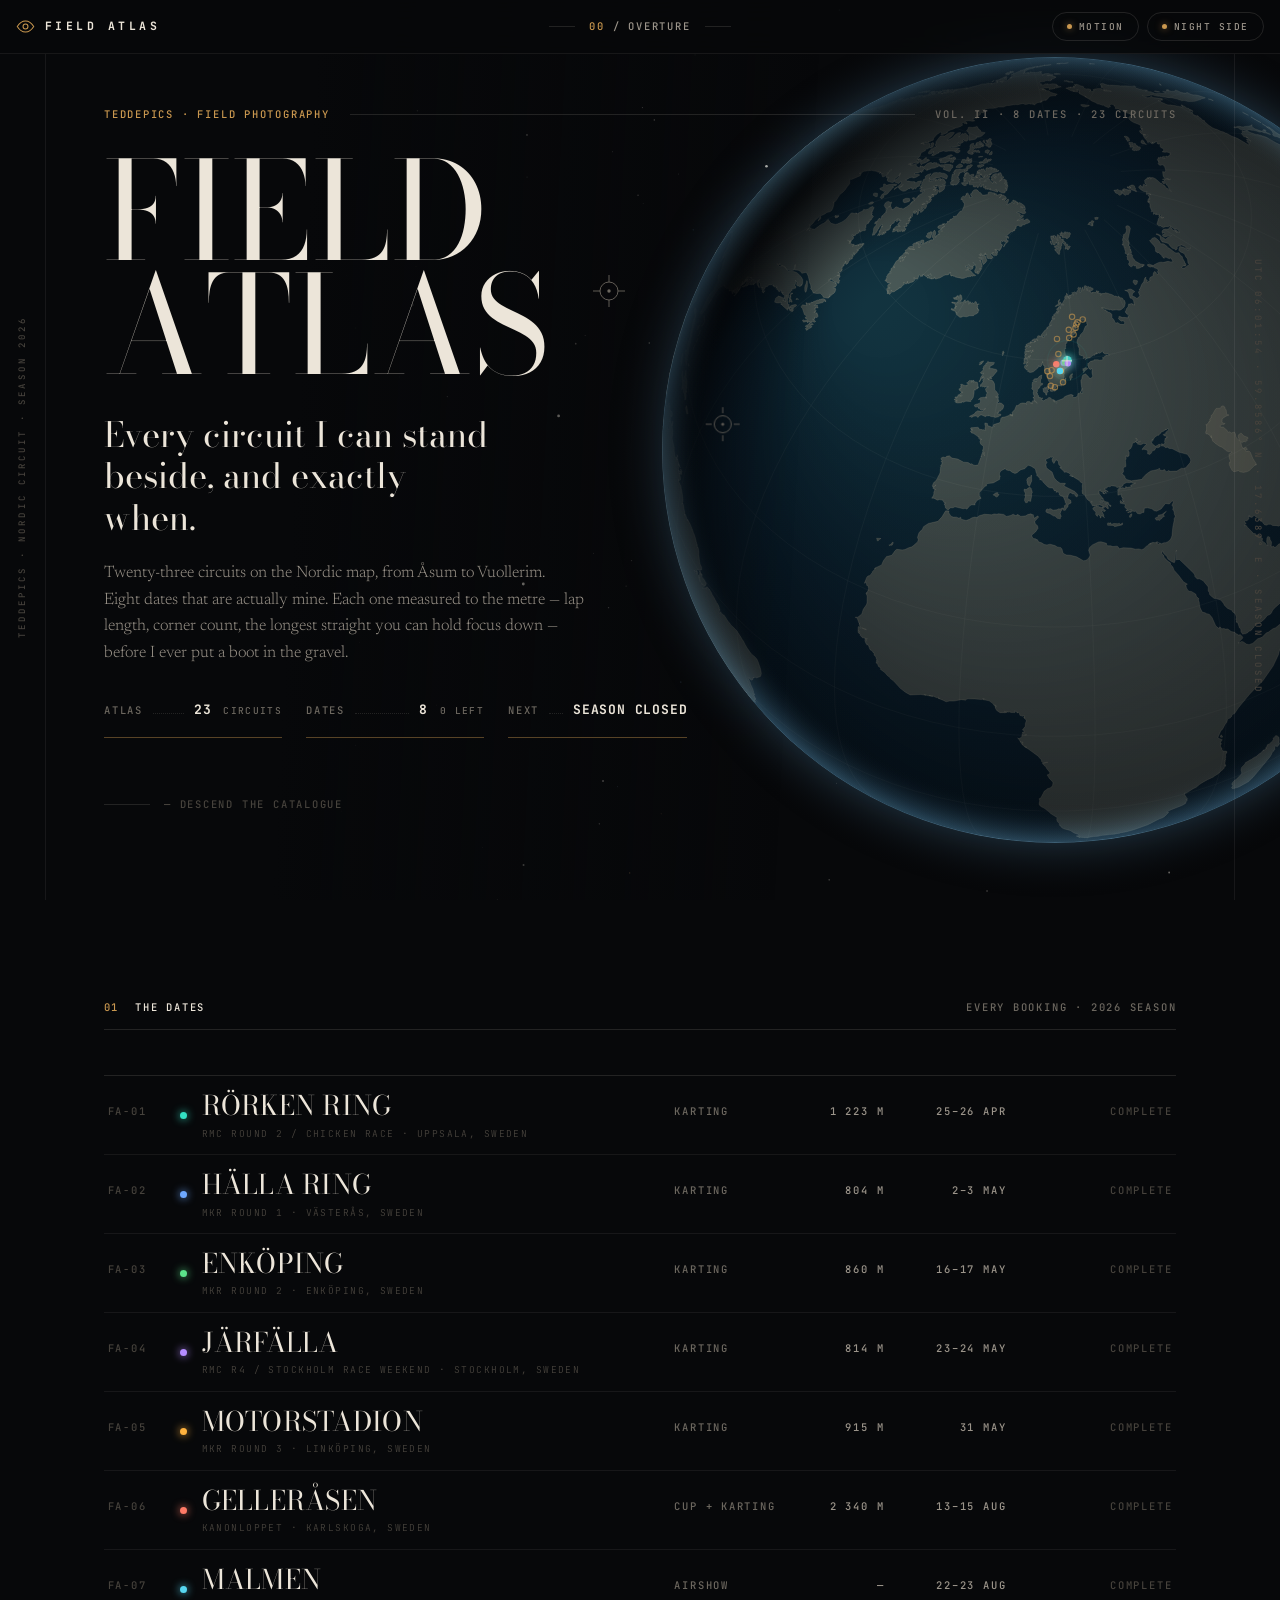
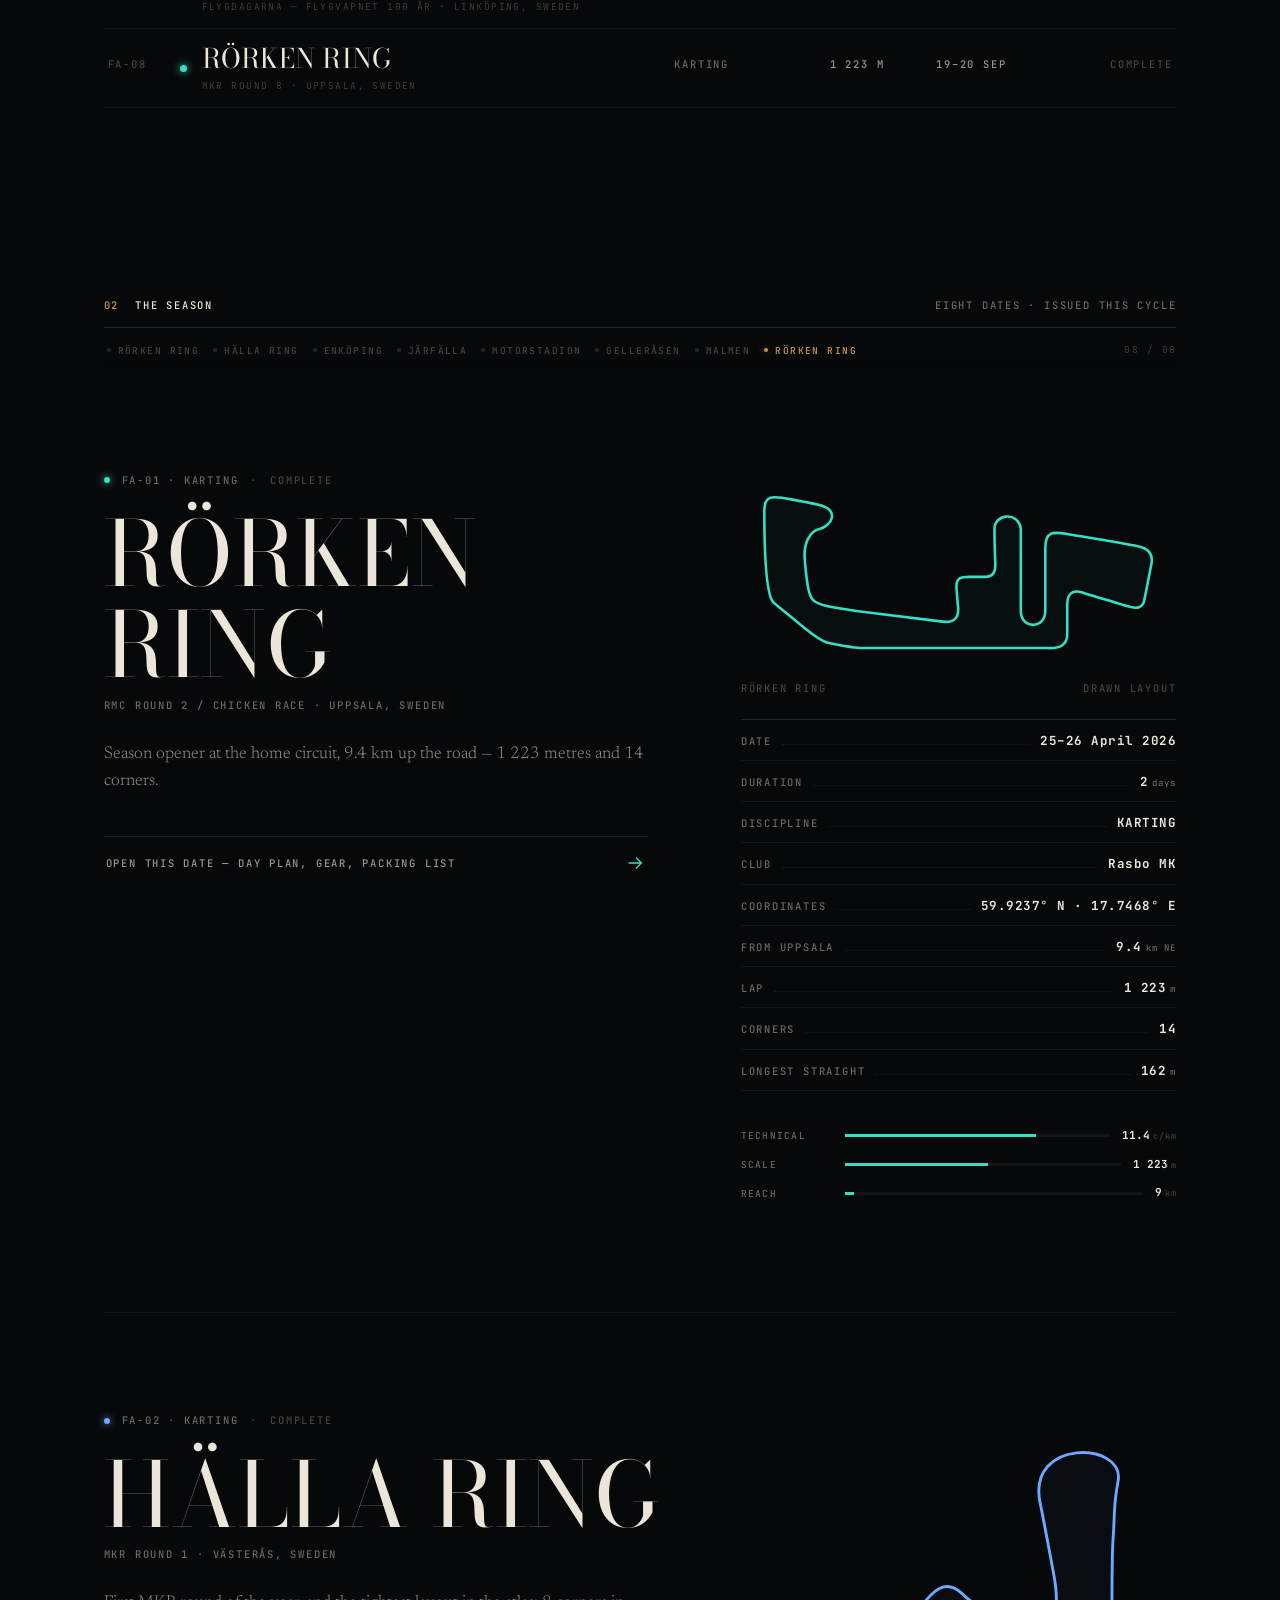
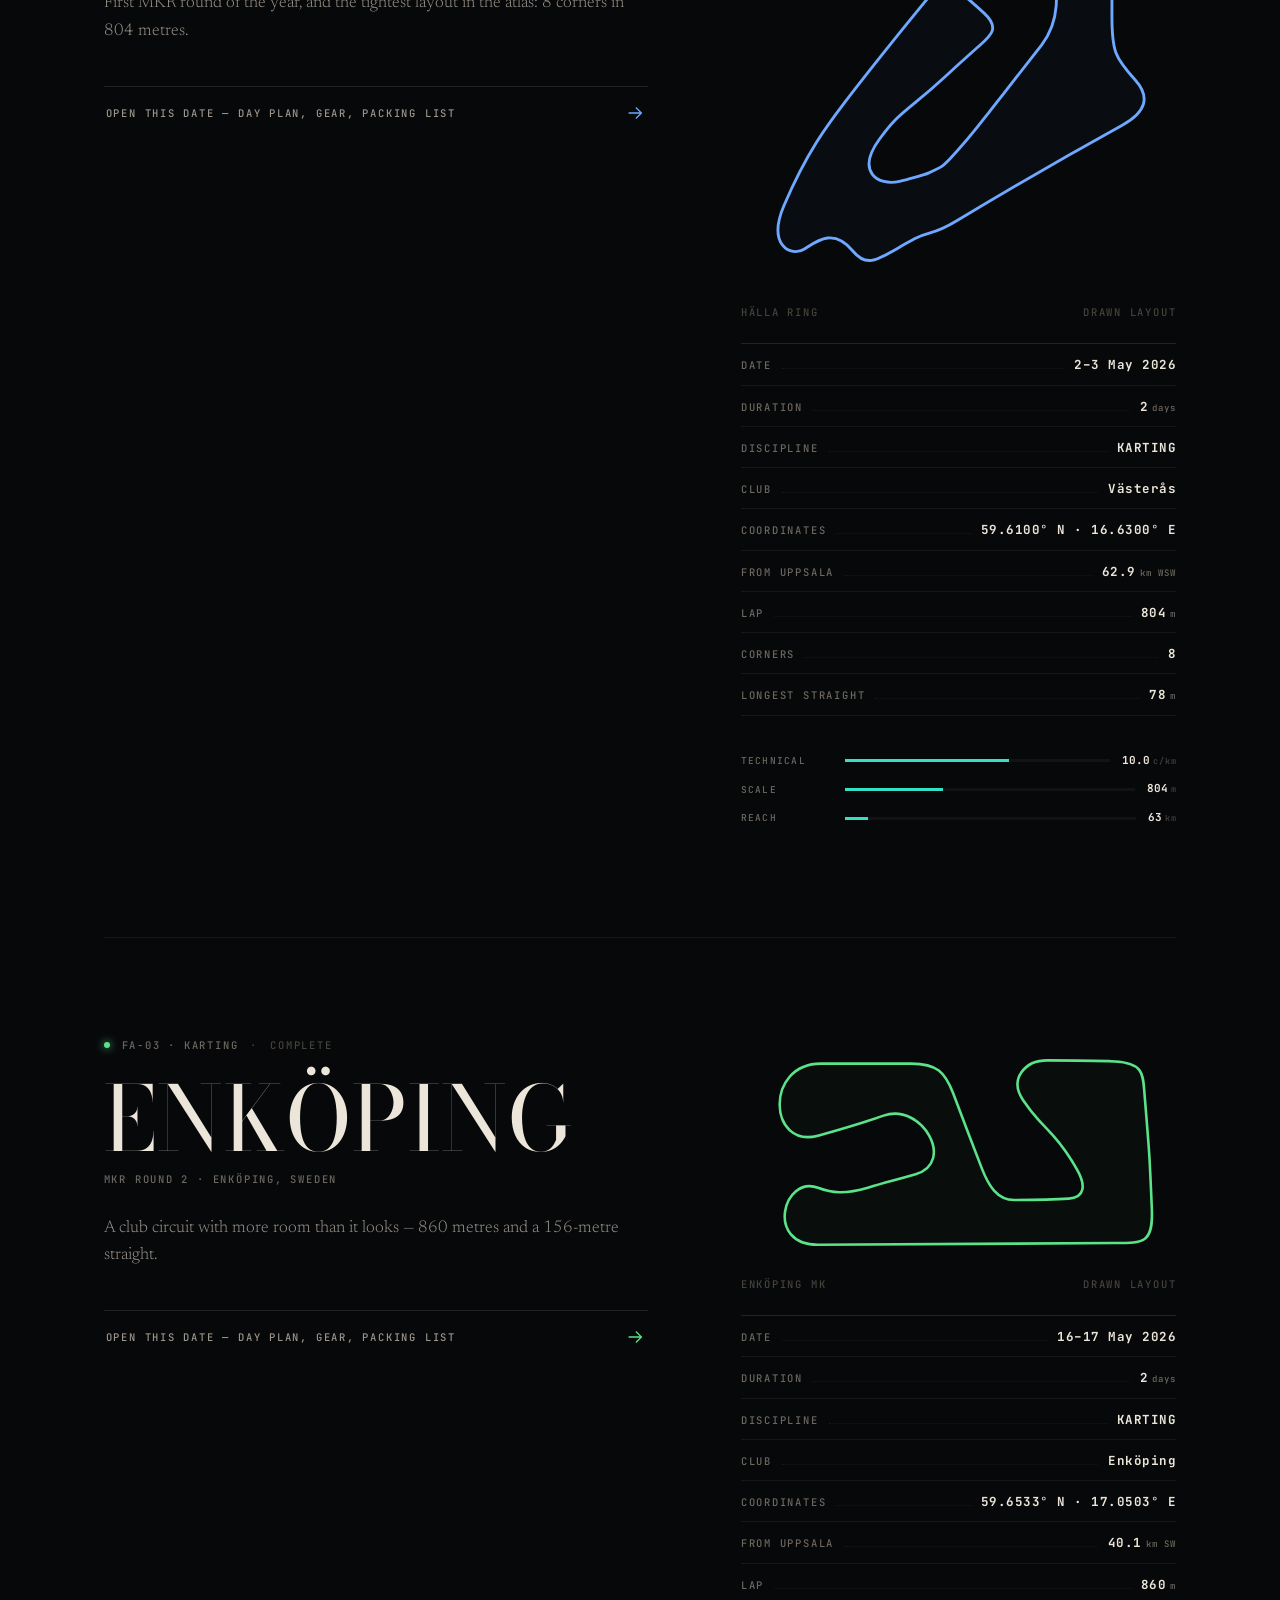
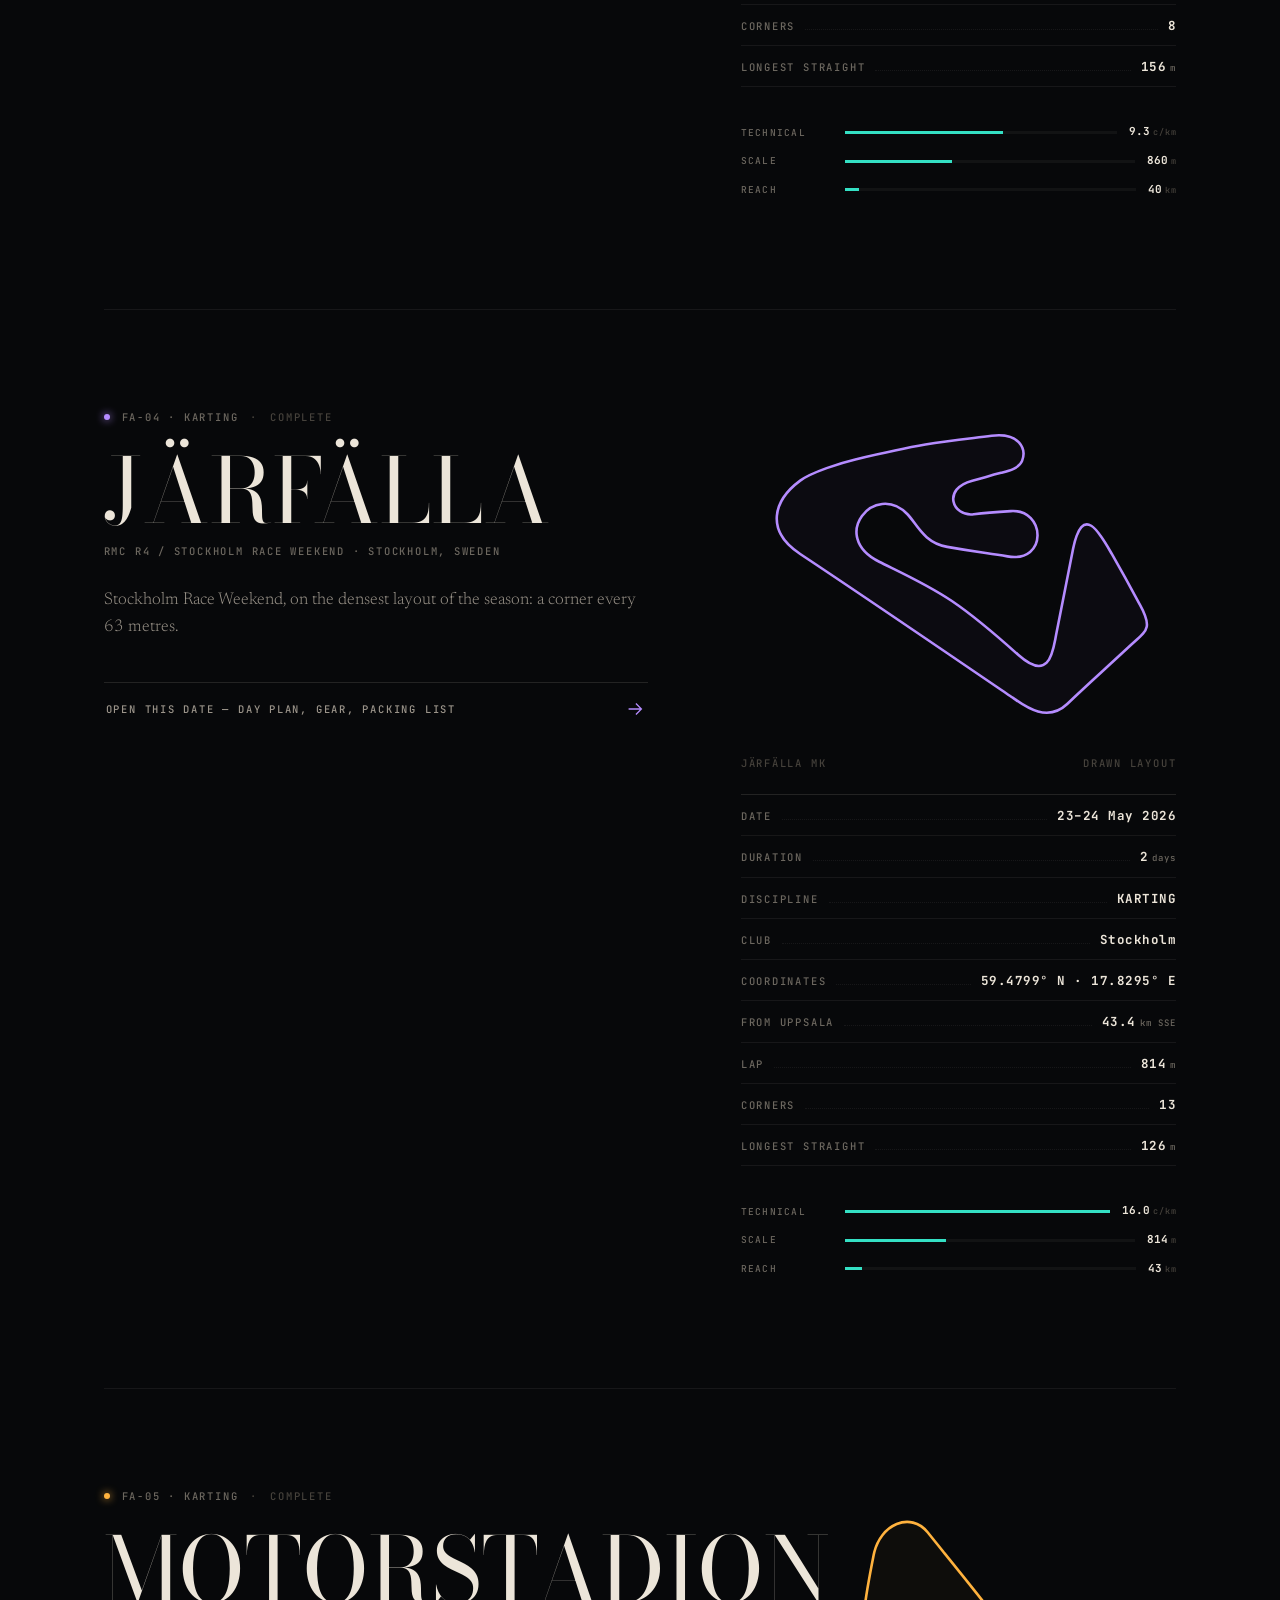
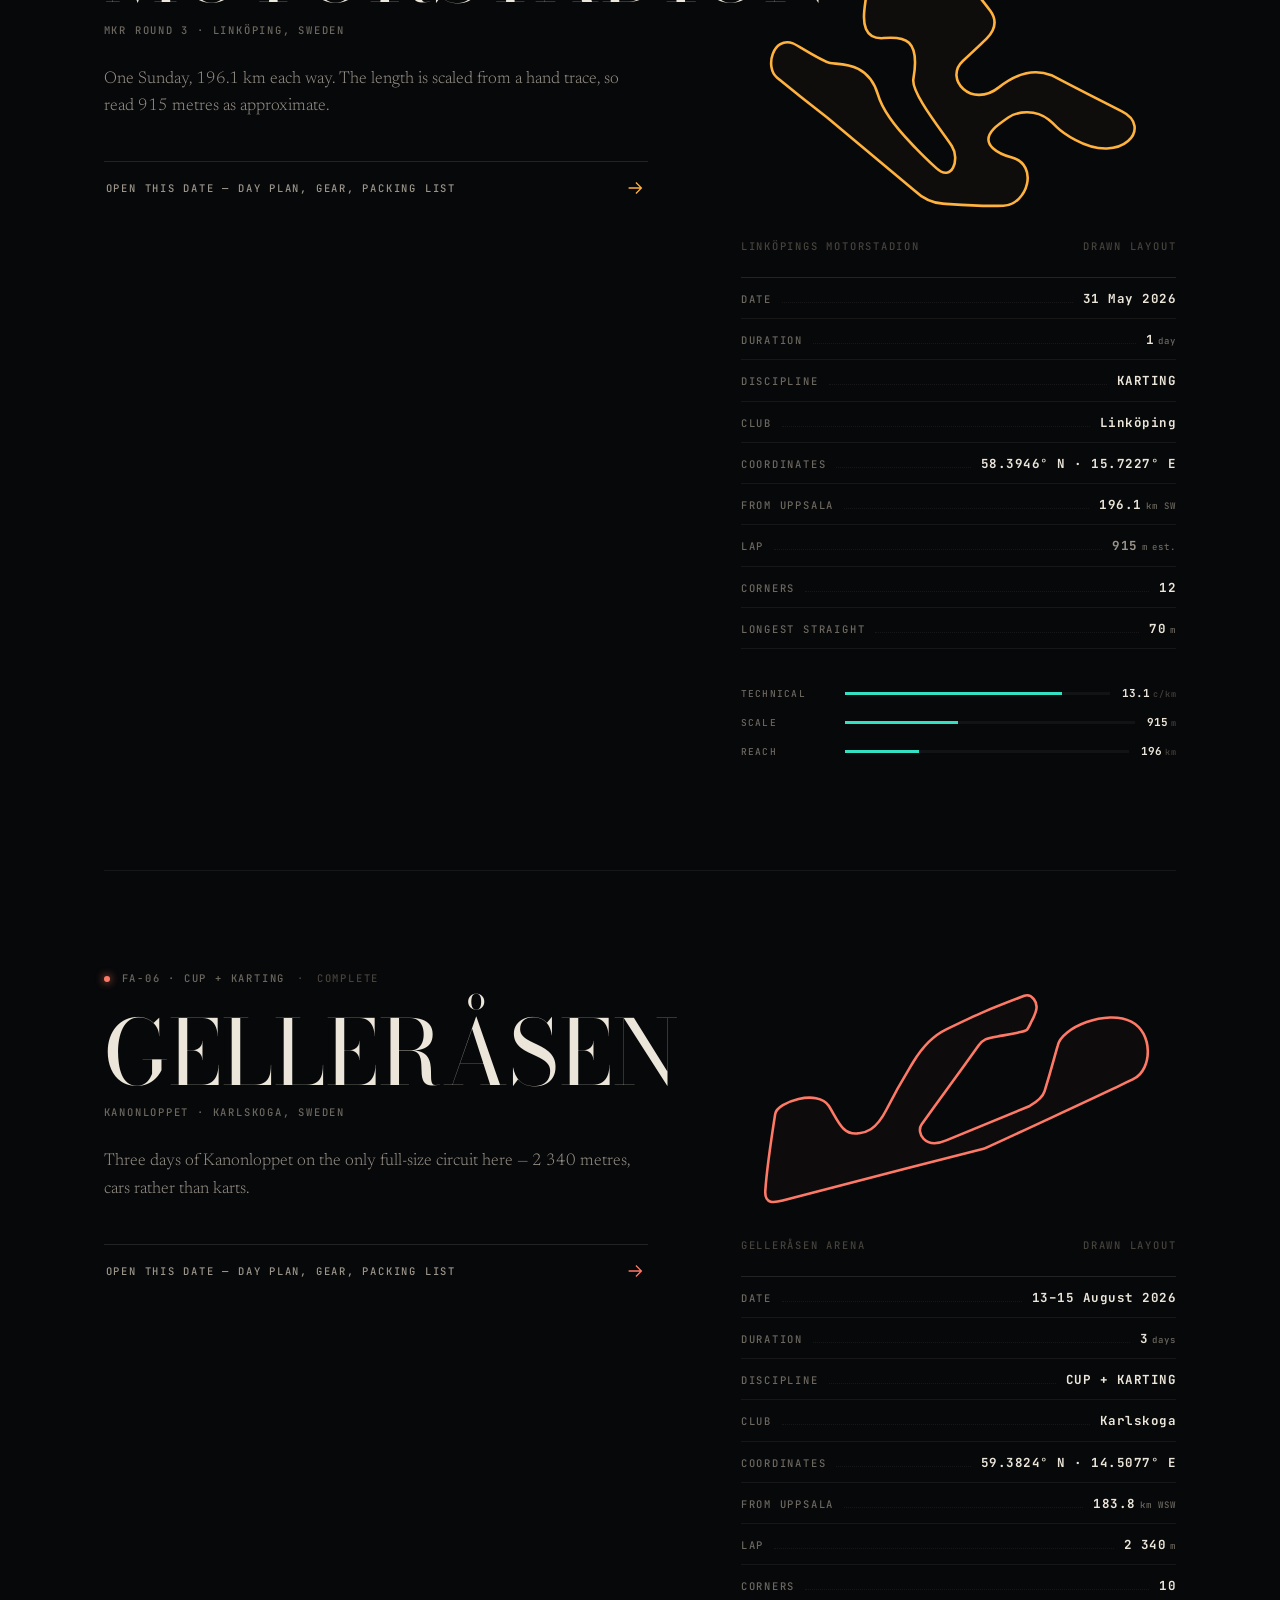
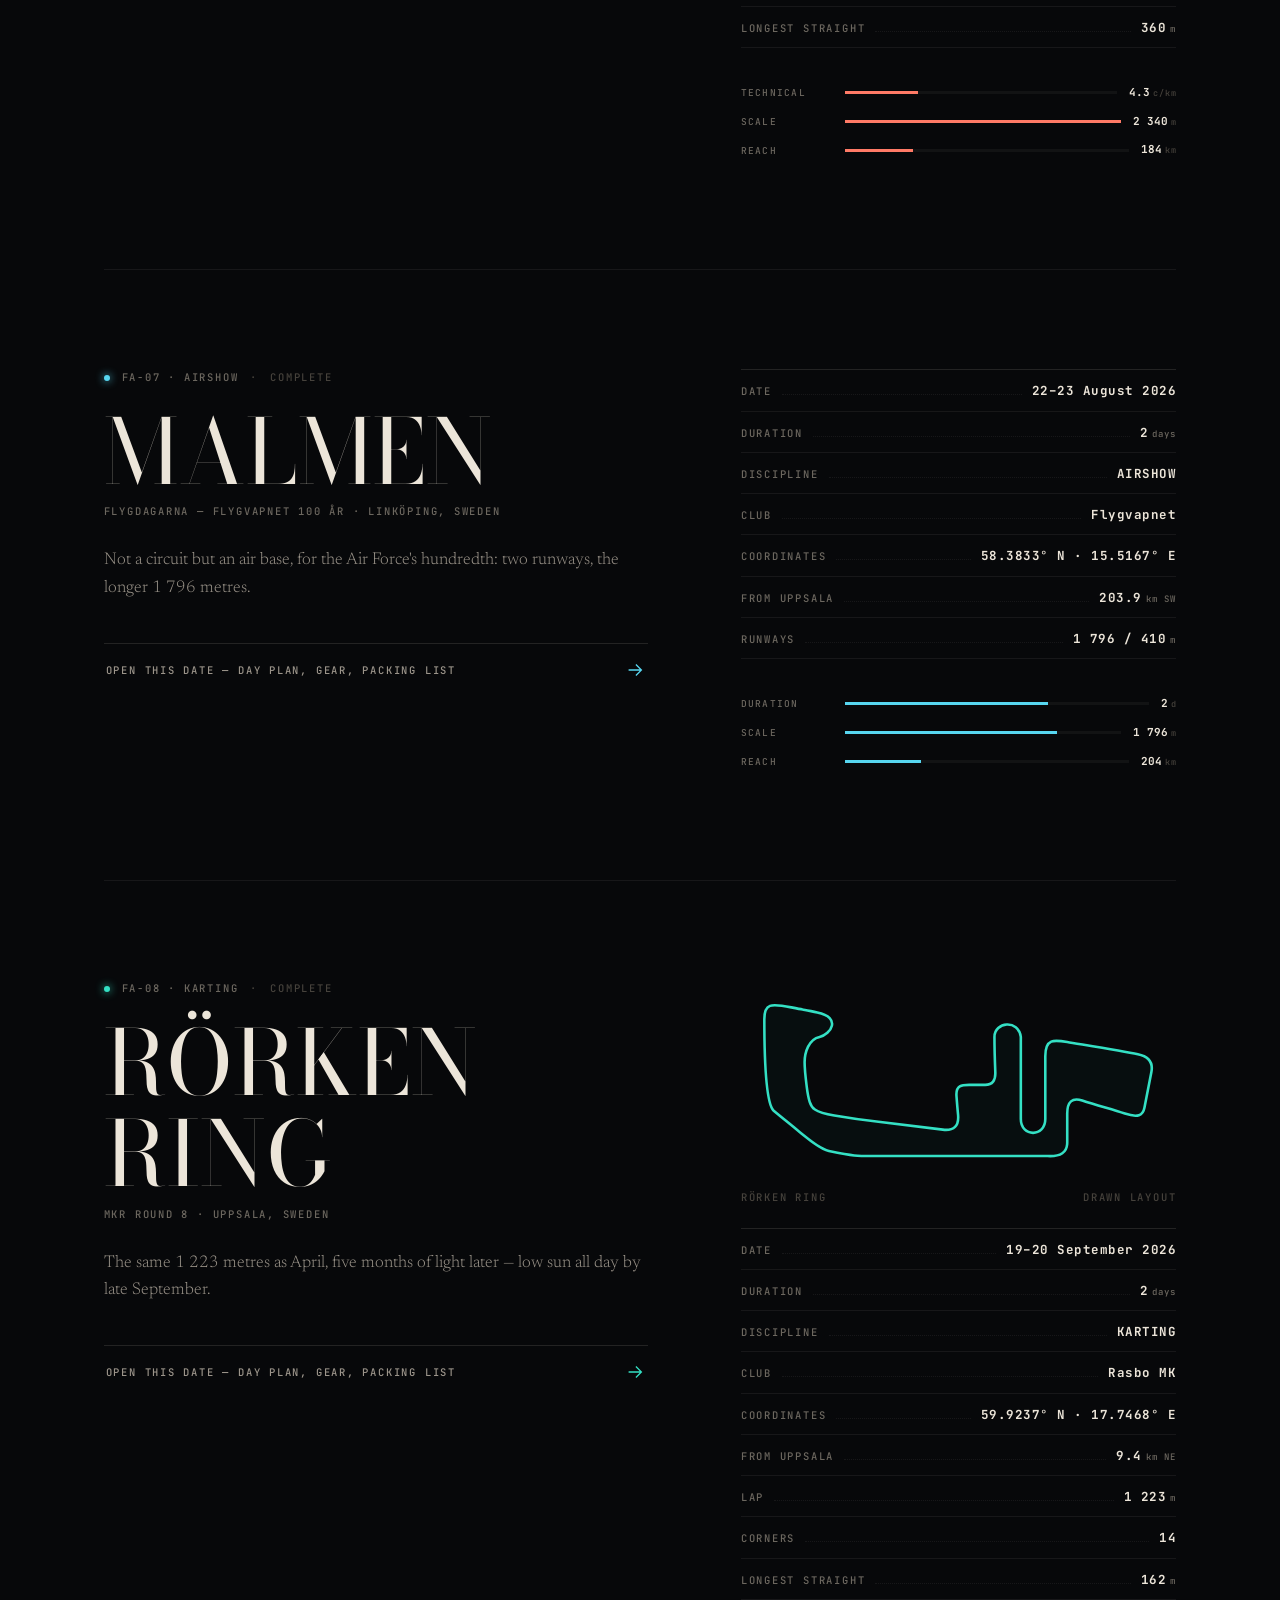
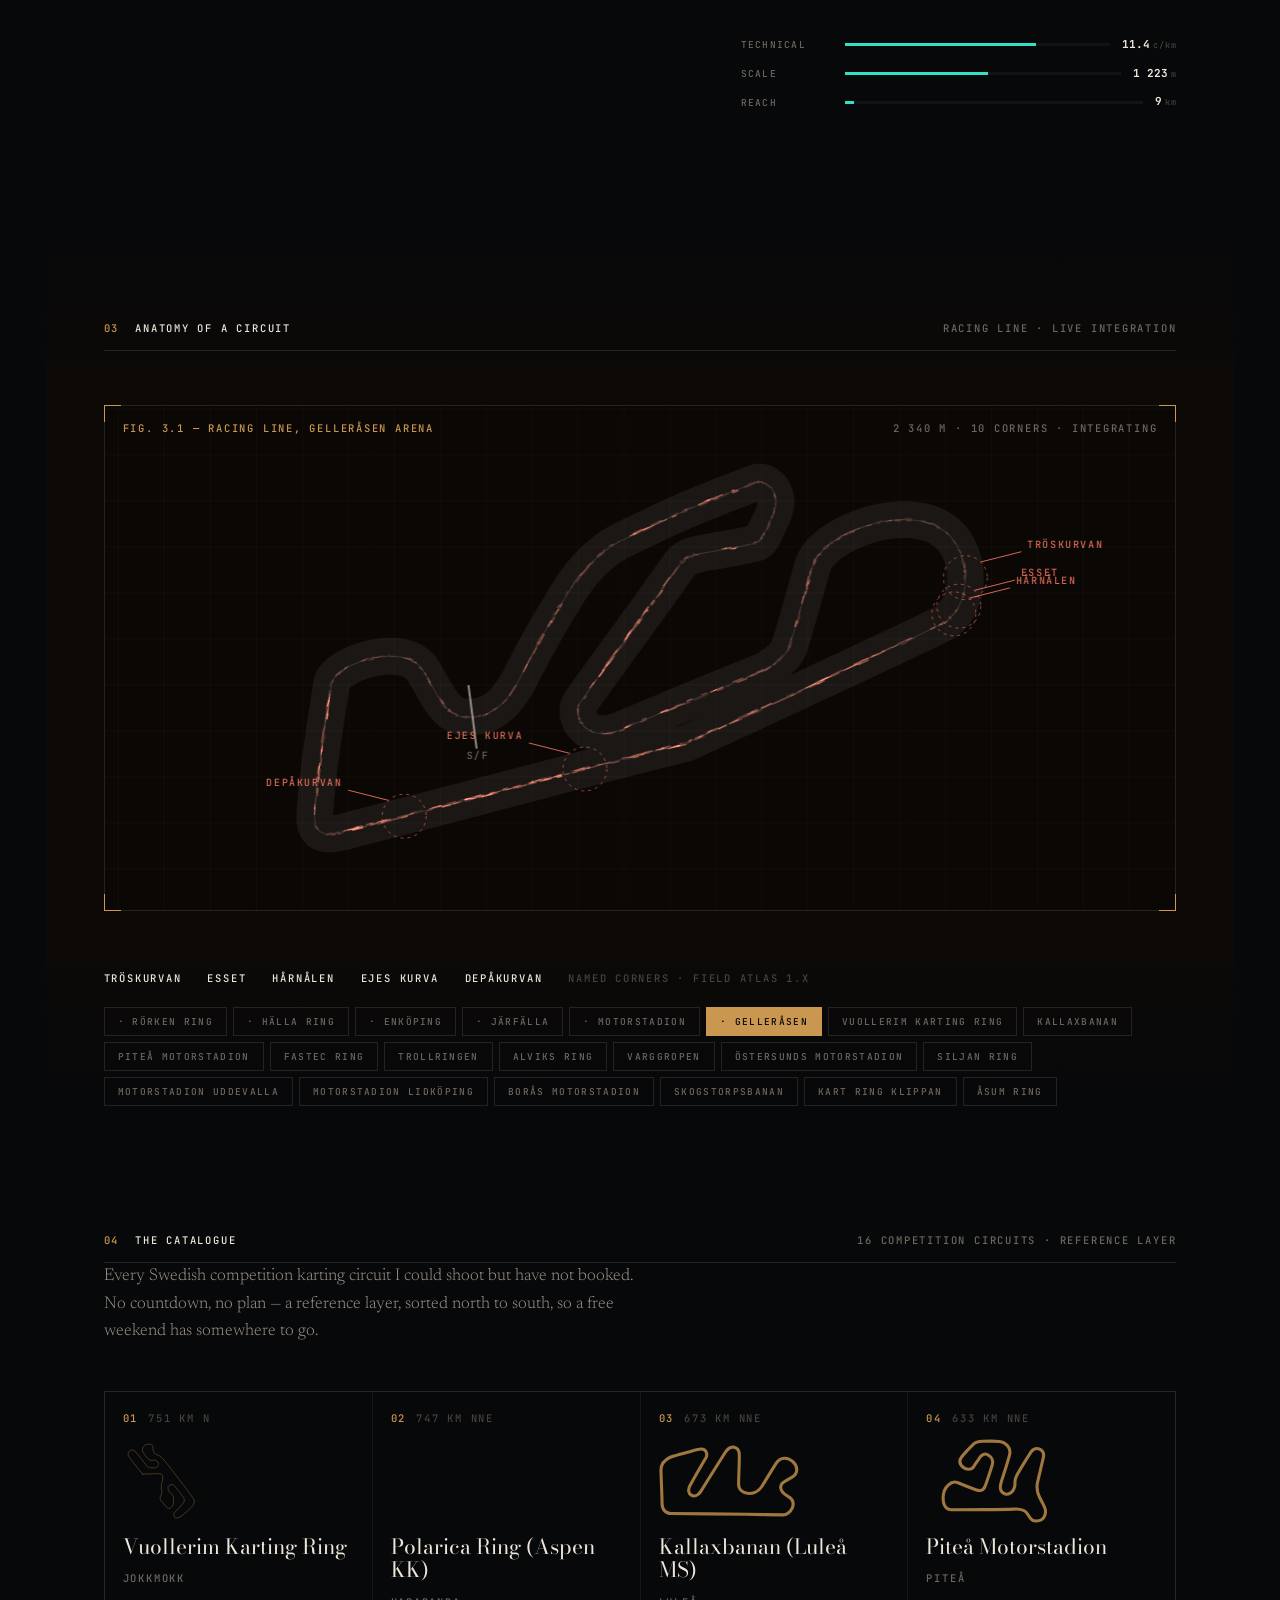
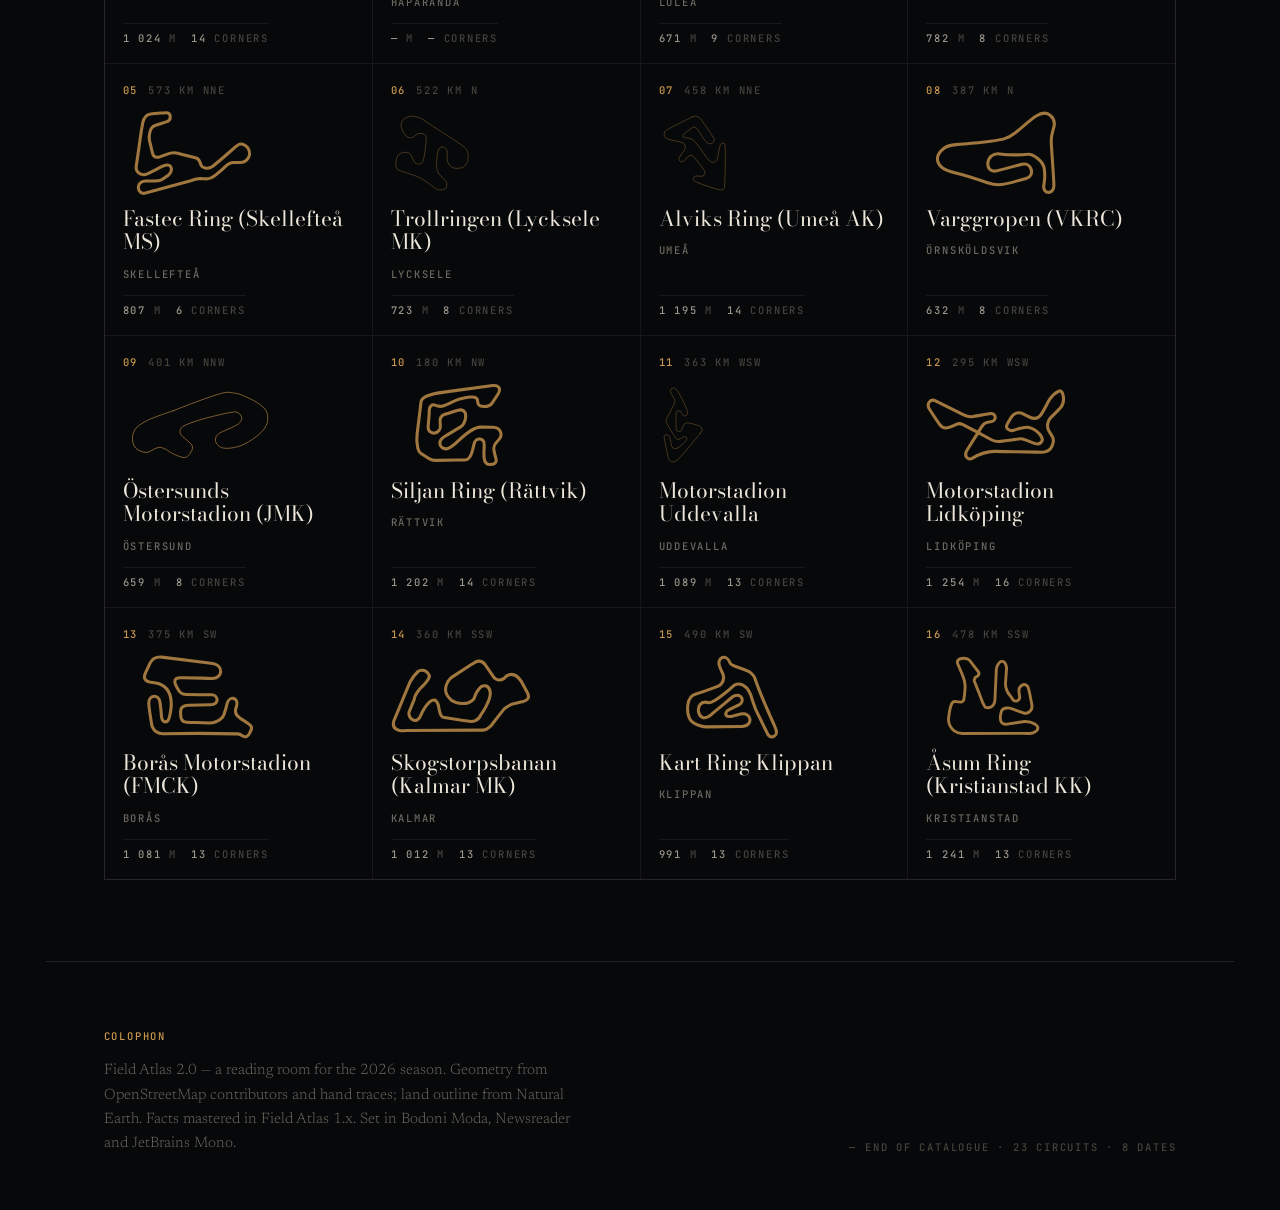
==== commit 61ff30c8: "early access v1.0.3" ====
--- a/Field Atlas 2.0 (standalone-src).dc.html
+++ b/Field Atlas 2.0 (standalone-src).dc.html
@@ -152,10 +152,17 @@
 /* the starfield + the globe both live here, behind everything */
 #sky { position: fixed; inset: 0; z-index: 0; pointer-events: none; }
 #sky canvas { position: absolute; inset: 0; width: 100%; height: 100%; display: block; }
+/* ★ These are 88vmin × 1.14 and re-centred, NOT arbitrary. js/globe.js paints
+   the atmosphere out to HALO (1.14) × the surface radius, and a canvas sized to
+   the surface clips that glow square at its own edges — which is exactly what
+   "the light shape around the globe is a bit squarish" was. The box is 14%
+   bigger than the disc it holds so the halo has somewhere to go, and `right` is
+   pulled back by the same 6vmin the box grew on that side, so the planet sits
+   where it always did. Change one of these and change all three breakpoints. */
 #globe-wrap {
   position: fixed; z-index: 1; pointer-events: none;
-  top: 50%; right: -19vmin;
-  width: 88vmin; height: 88vmin;
+  top: 50%; right: -25vmin;
+  width: 100vmin; height: 100vmin;
   transform: translateY(-50%);
   will-change: transform, opacity;
 }
@@ -308,6 +315,53 @@
 @keyframes breathe { 0%, 100% { opacity: .45; } 50% { opacity: 1; } }
 
 /* ================================================================ §01 MANDATE */
+/* ------------------------------------------------- §01 the roster of dates
+   One row per booking, set as a ledger: fixed columns, hairline between, the
+   whole row a target. Replaces the essay that used to open this chapter. */
+.roster { padding: clamp(30px, 5vh, 56px) 0 clamp(52px, 10vh, 120px); }
+.ro-row {
+  display: grid; align-items: baseline;
+  /* the last column holds "T− 15d 07:45:45" — 15 mono characters at .17em of
+     tracking, which needs ~150px. At 96px it wrapped onto a second line and
+     pushed every future date's row taller than the completed ones. */
+  grid-template-columns: 58px 8px minmax(0, 1fr) 116px 80px 108px 152px;
+  gap: 14px; padding: 15px 4px 13px;
+  border-bottom: 1px solid var(--hairline-soft);
+  color: var(--ink-2); text-decoration: none;
+  transition: background .25s var(--ease), color .25s var(--ease);
+}
+.ro-row:first-child { border-top: 1px solid var(--hairline); }
+.ro-row:hover { background: var(--surface); color: var(--ink); }
+.ro-row:focus-visible { outline: 1px solid var(--accent); outline-offset: -1px; }
+.ro-no { color: var(--ink-4); }
+.ro-dot {
+  width: 7px; height: 7px; border-radius: 50%; align-self: center;
+  background: var(--k); box-shadow: 0 0 9px var(--k);
+}
+.ro-main { min-width: 0; }
+.ro-main b {
+  display: block; font-family: var(--font-display); font-weight: 400;
+  font-size: clamp(19px, 2.1vw, 27px); line-height: 1.1; color: var(--ink);
+  text-transform: uppercase; letter-spacing: .01em;
+}
+.ro-main i {
+  display: block; font-style: normal; font-family: var(--font-mono);
+  font-size: 9.5px; letter-spacing: .15em; text-transform: uppercase;
+  color: var(--ink-4); margin-top: 5px;
+}
+.ro-disc { color: var(--ink-3); }
+.ro-len, .ro-date { color: var(--ink-2); text-align: right; }
+.ro-cd { color: var(--ink-2); text-align: right; white-space: nowrap; }
+
+@media (max-width: 1080px) {
+  .ro-row { grid-template-columns: 52px 8px minmax(0, 1fr) 104px 108px; }
+  .ro-len, .ro-disc { display: none; }
+}
+@media (max-width: 620px) {
+  .ro-row { grid-template-columns: 8px minmax(0, 1fr) auto; gap: 12px; }
+  .ro-no, .ro-len, .ro-disc, .ro-date { display: none; }
+}
+
 .mandate-grid {
   display: grid; grid-template-columns: minmax(0, 1.35fr) minmax(0, 1fr);
   gap: clamp(34px, 6vw, 92px);
@@ -726,7 +780,7 @@
 @media (max-width: 1080px) {
   .entry, .mandate-grid { grid-template-columns: minmax(0, 1fr); }
   .mandate-h { max-width: none; }
-  #globe-wrap { right: -34vmin; }
+  #globe-wrap { width: 100vmin; height: 100vmin; right: -40vmin; }
   #globe { opacity: .5; }
   :root[data-theme='day'] #globe { opacity: .2; }
   #scrim { background: linear-gradient(93deg, var(--bg) 0%, var(--bg) 34%, transparent 78%); }
@@ -748,7 +802,7 @@
   .pill span { display: none; }
   .pill::before { margin: 0; }
   .hero-mark { display: none; }
-  #globe-wrap { width: 124vmin; height: 124vmin; right: -52vmin; top: 40%; }
+  #globe-wrap { width: 141vmin; height: 141vmin; right: -60.5vmin; top: 40%; }
   #globe { opacity: .34; }
   :root[data-theme='day'] #globe { opacity: .16; }
   #scrim { background: linear-gradient(180deg, transparent 0%, var(--bg) 78%); }
@@ -841,51 +895,18 @@
   </section>
 
   <!-- ============================================ 01 · MANDATE ============= -->
-  <section id="mandate" data-chapter="01" data-title="MANDATE">
+  <section id="mandate" data-chapter="01" data-title="THE DATES">
     <div class="wrap">
       <div class="chapter-head" data-reveal>
         <div class="row">
-          <div class="mono"><span class="n">01</span><span class="t">MANDATE</span></div>
-          <div class="mono sub">MEASURED GEOMETRY · STANDING ORDER</div>
+          <div class="mono"><span class="n">01</span><span class="t">THE DATES</span></div>
+          <div class="mono sub">EVERY BOOKING · 2026 SEASON</div>
         </div>
         <hr>
       </div>
 
-      <div class="mandate-grid" data-reveal>
-        <div>
-          <h2 class="mandate-h rise">You get one pass at the light.</h2>
-          <div class="mandate-body rise" style="--d:.12s">
-            <p>A race weekend does not repeat. The sun crosses the main straight once at that
-            angle, the field runs three-wide into that corner once, and if you were still walking
-            back to the car you did not shoot it. So the planning happens here, weeks early, in a
-            document that knows where every apex actually is.</p>
-            <p>None of this is guesswork about the racing. It is guesswork about me — where I will
-            be standing, what focal length reaches, which fence has a hole in it. The circuit itself
-            is the one part of the problem that holds still, so the circuit is the part I measured.</p>
-          </div>
-        </div>
-        <div>
-          <div class="note rise" style="--d:.2s">
-            <h3>Method</h3>
-            <p>Every lap length, corner count and longest straight on this page is computed from a
-            traced centreline — OpenStreetMap ways and satellite-verified fits carried over from
-            Field Atlas 1.x — resampled to eight-metre steps, then walked for heading change.</p>
-          </div>
-          <div class="note rise" style="--d:.28s">
-            <h3>Confidence</h3>
-            <p>Corner counts are a reading, not a rulebook. A run of same-signed turn above
-            32° counts once, so sweepers score one and chicanes score two. Where a venue had no geo
-            fit the figure is scaled from the hand trace and labelled <em>est.</em> — assume the
-            last digit is a hope.</p>
-          </div>
-          <div class="note rise" style="--d:.36s">
-            <h3>Provenance</h3>
-            <p>Season dates, venues and club names are mastered in Field Atlas 1.x and pulled in by
-            <code>trace/extract.py</code>. This page never invents a date. If it is wrong here it is
-            wrong there, and there is where it gets fixed.</p>
-          </div>
-        </div>
-      </div>
+      <!-- one row per date, built by renderRoster() in js/main.js -->
+      <div id="roster" class="roster" data-reveal></div>
     </div>
   </section>
 
@@ -982,7 +1003,7 @@
 <script type="module">
 /* js/main.js and every module it imports, each inlined as its own
    data: URL — see trace/bundle.py */
-import "[data-uri]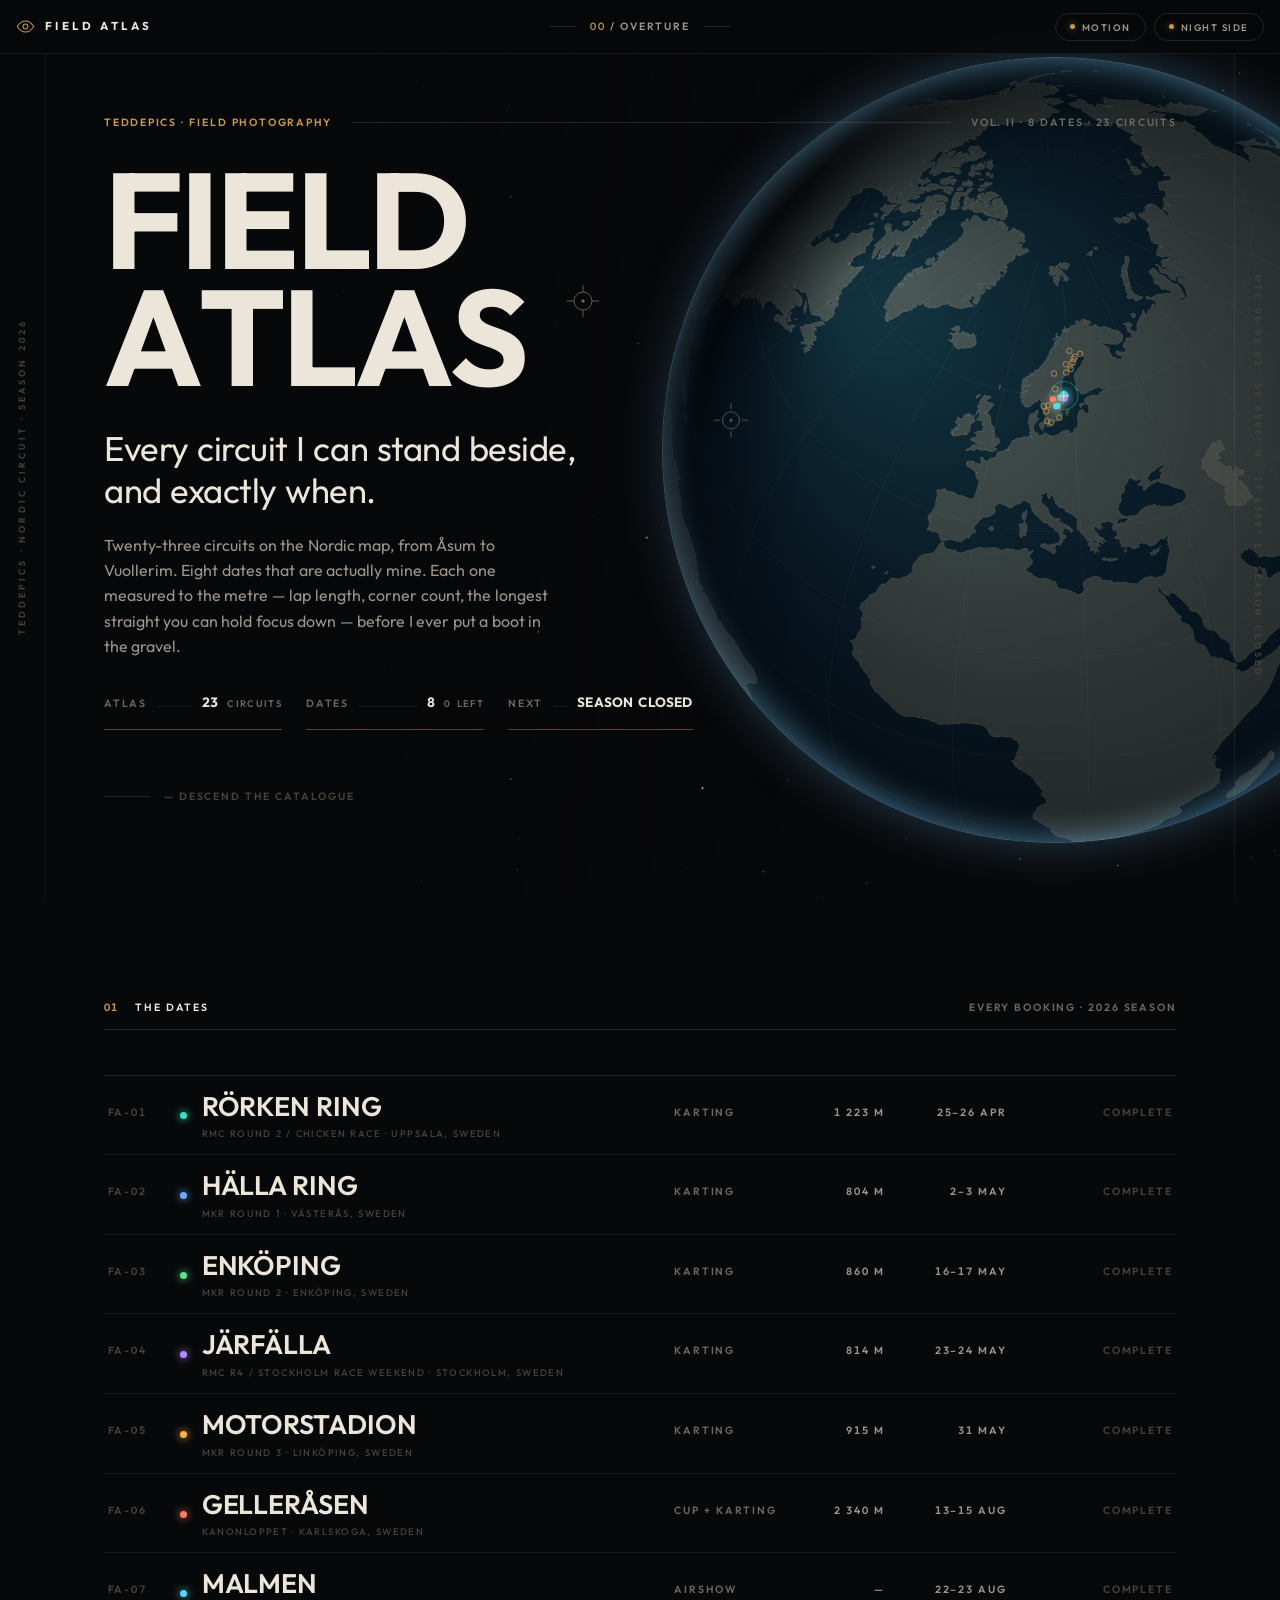
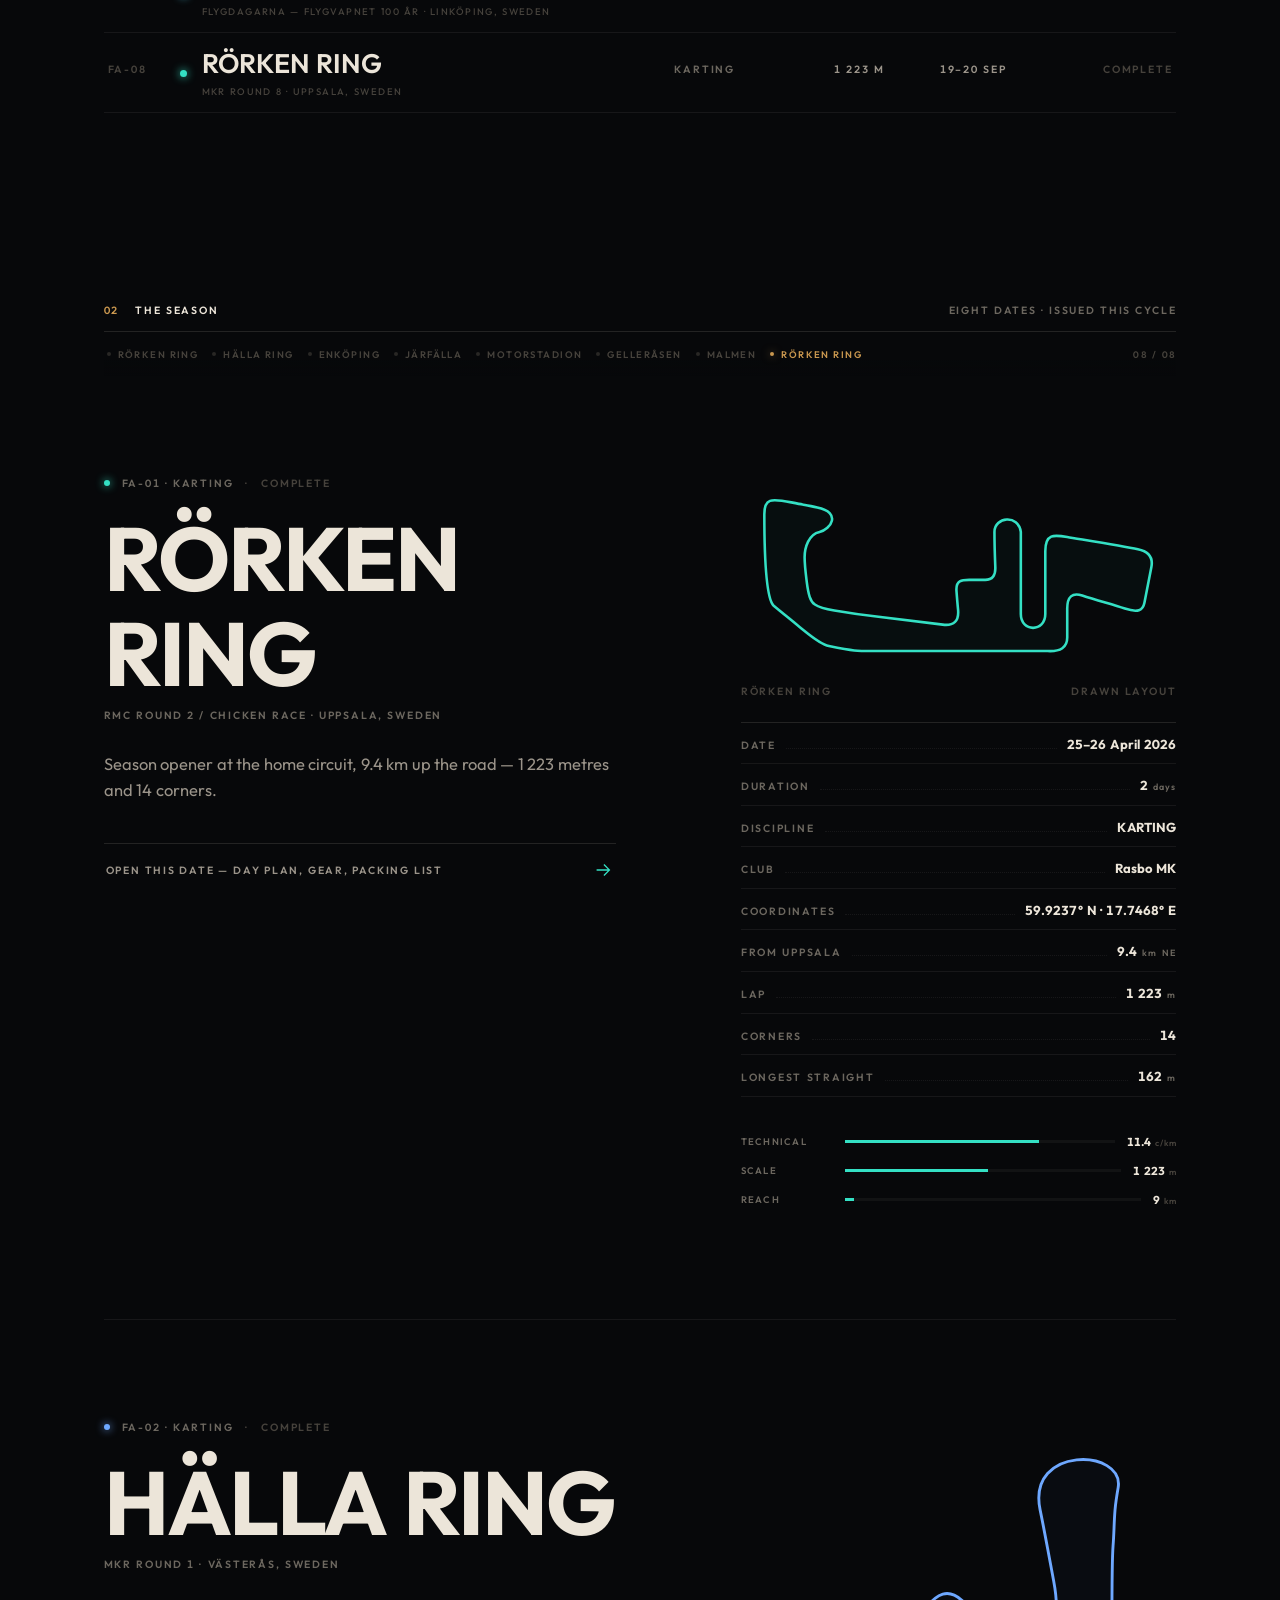
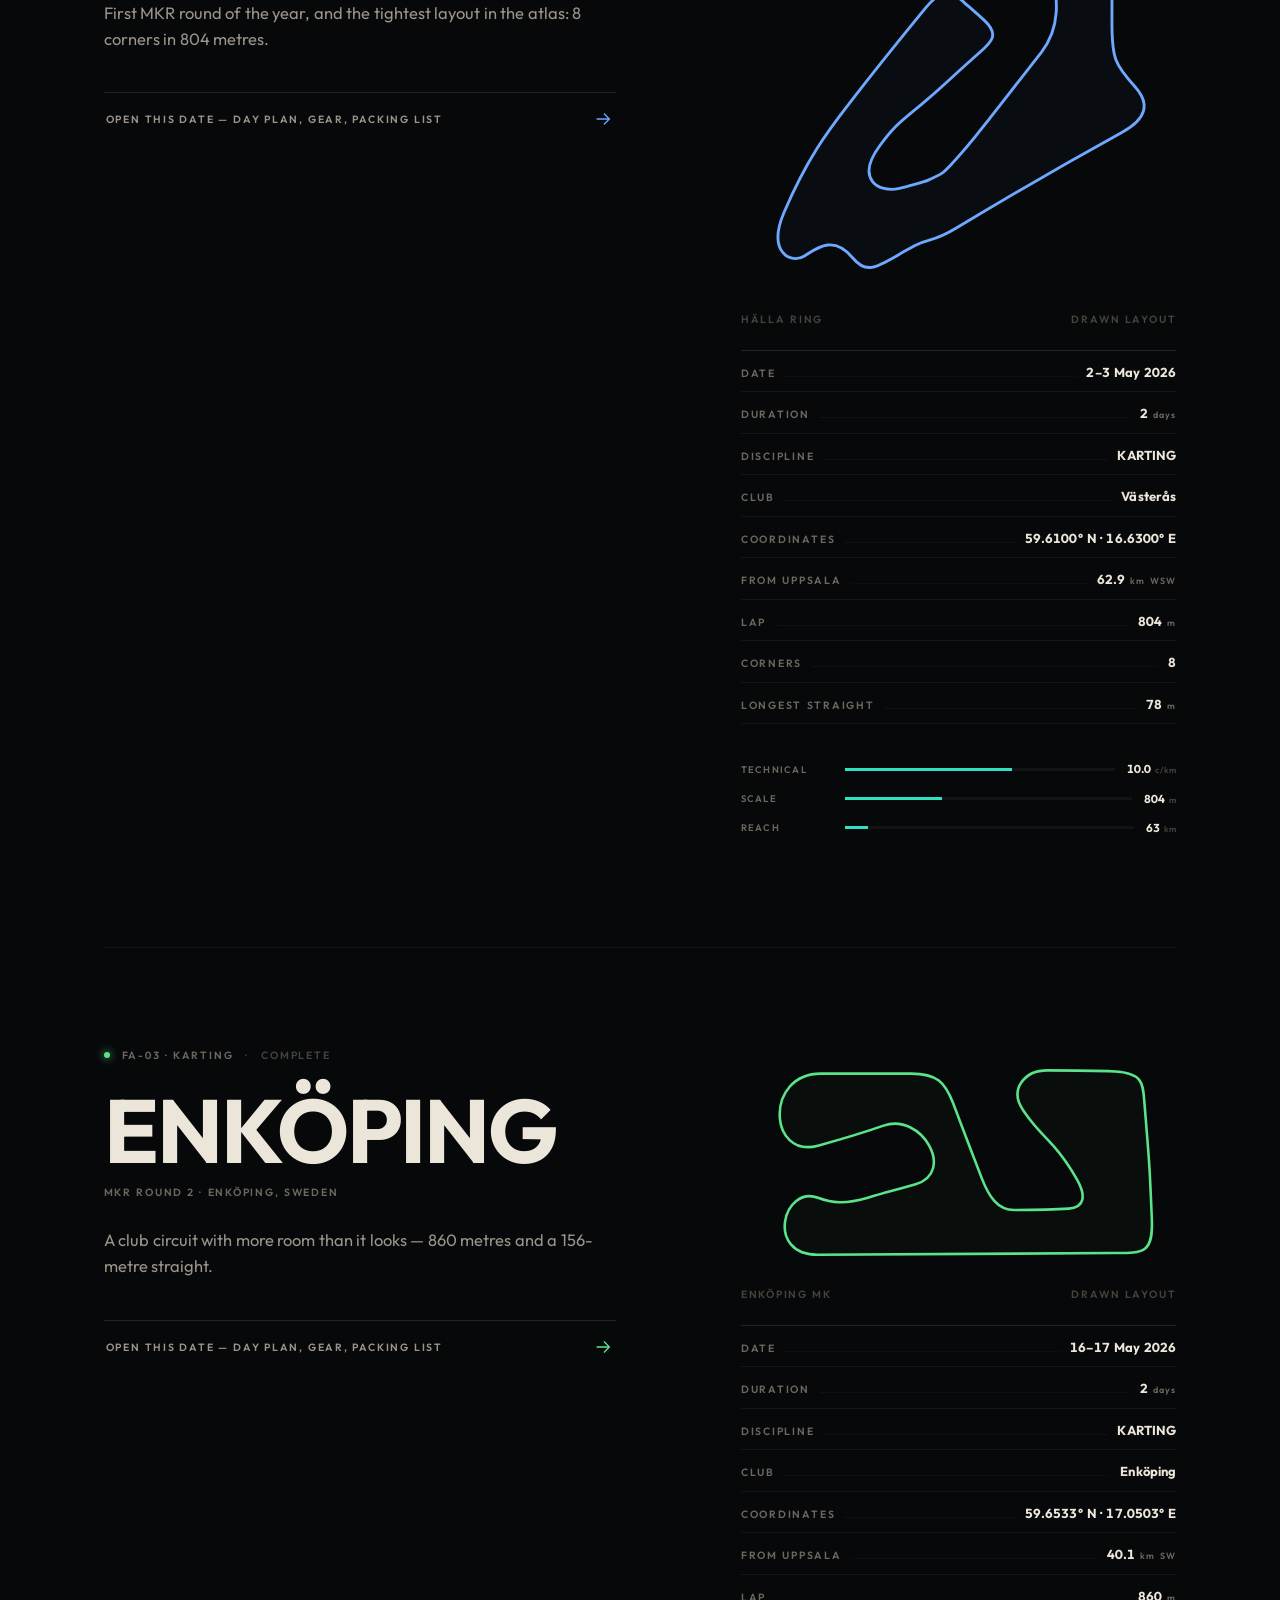
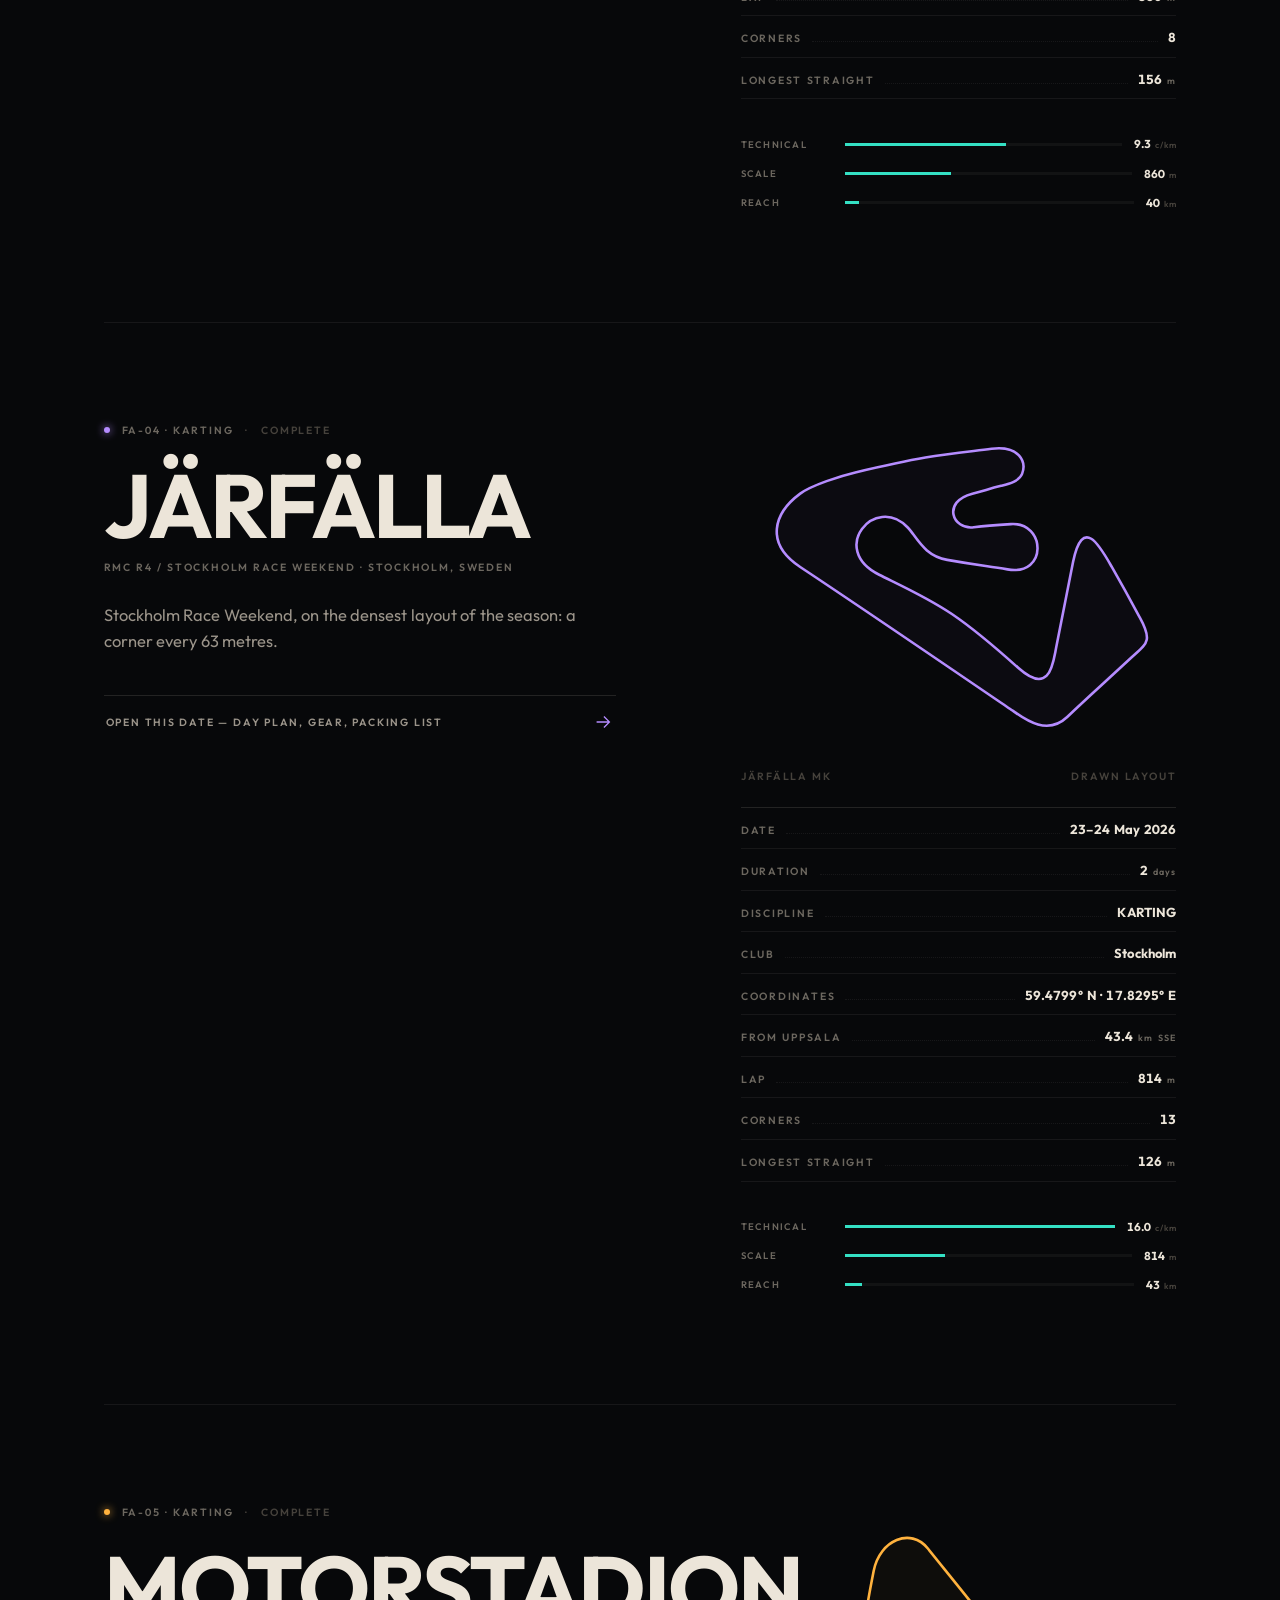
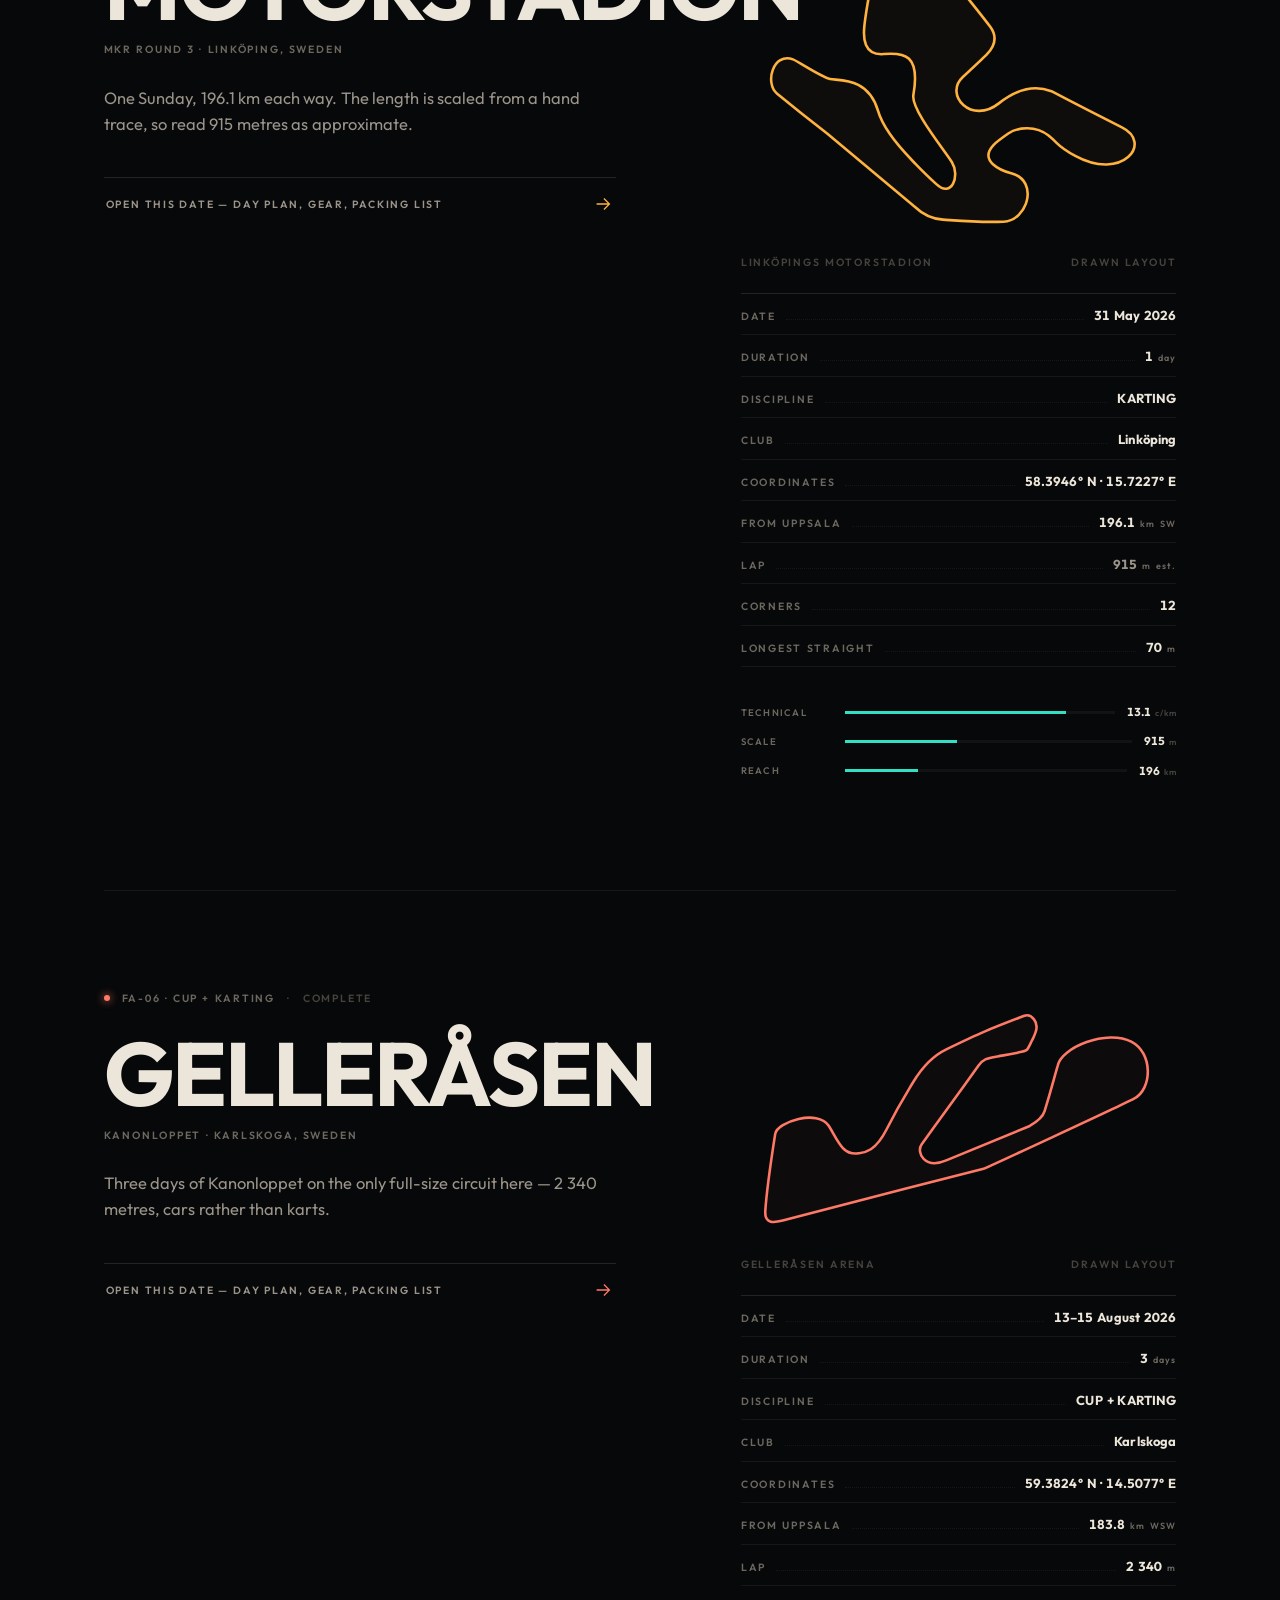
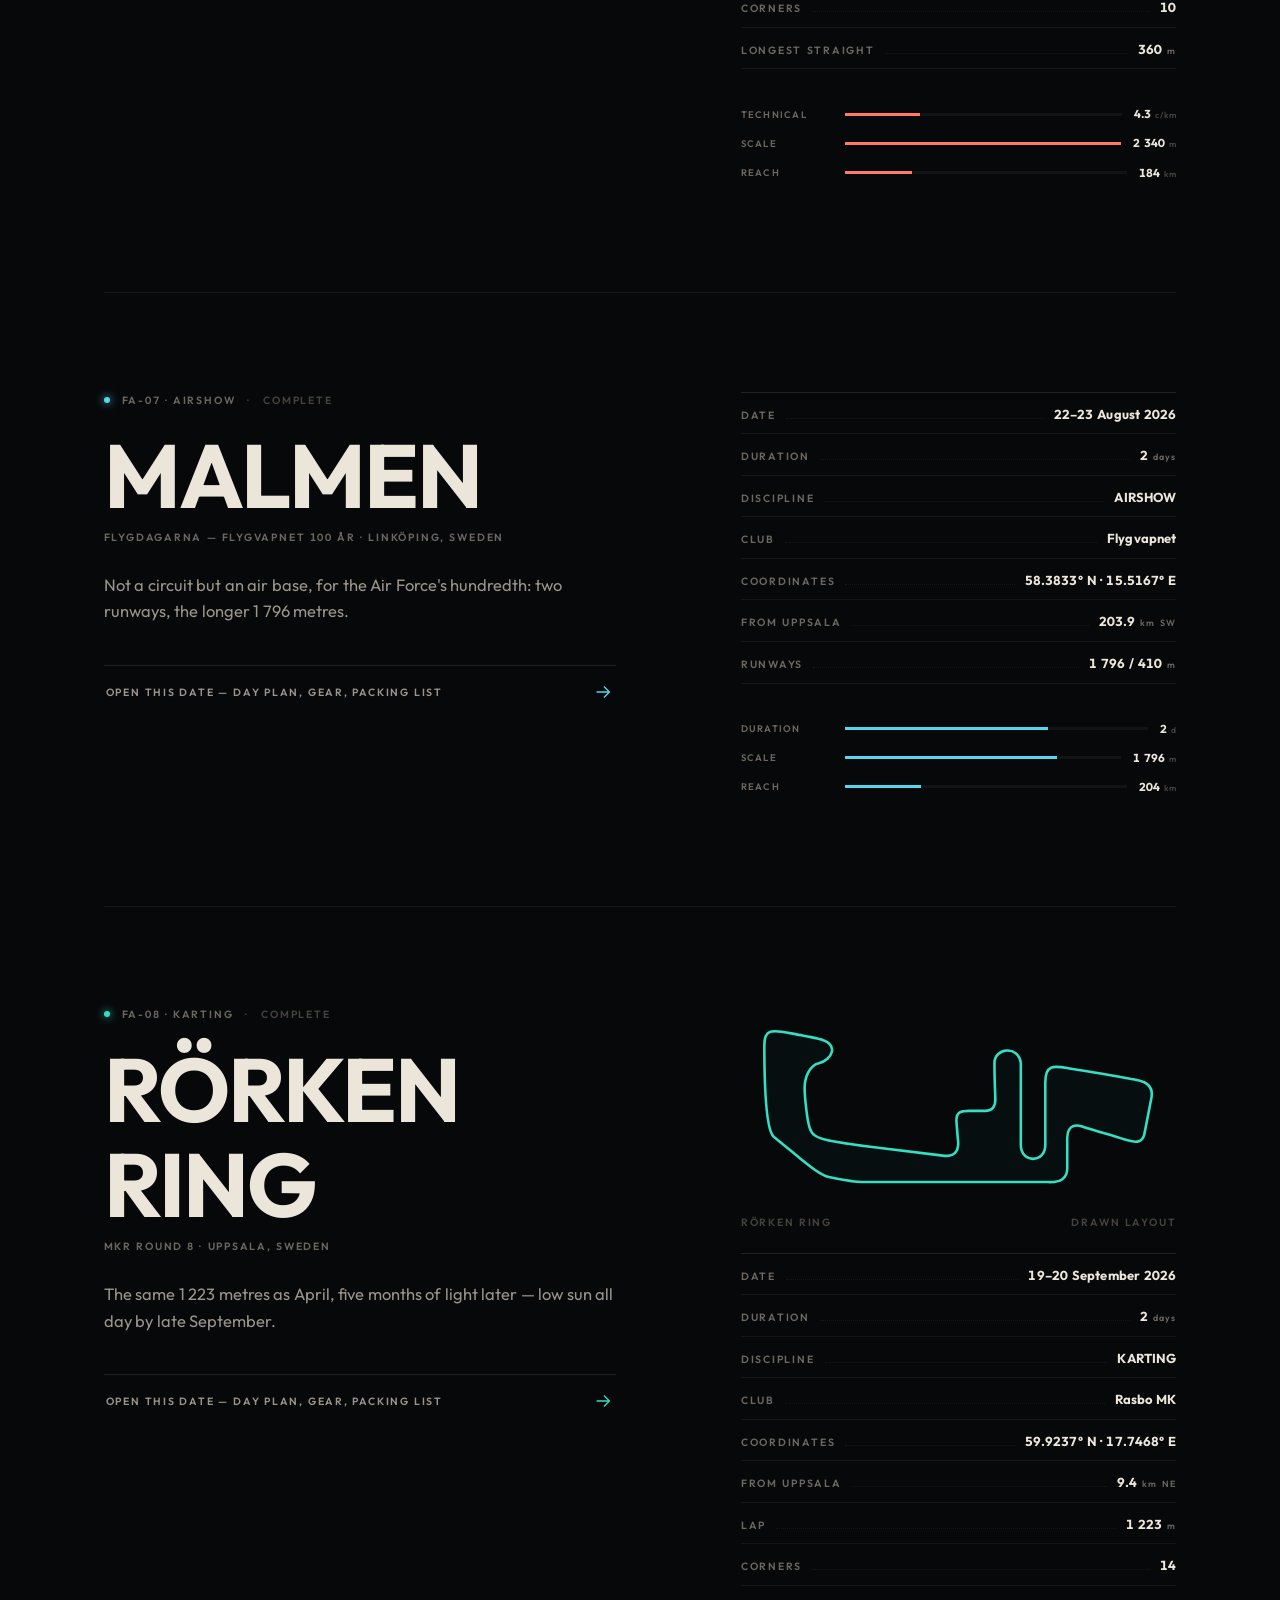
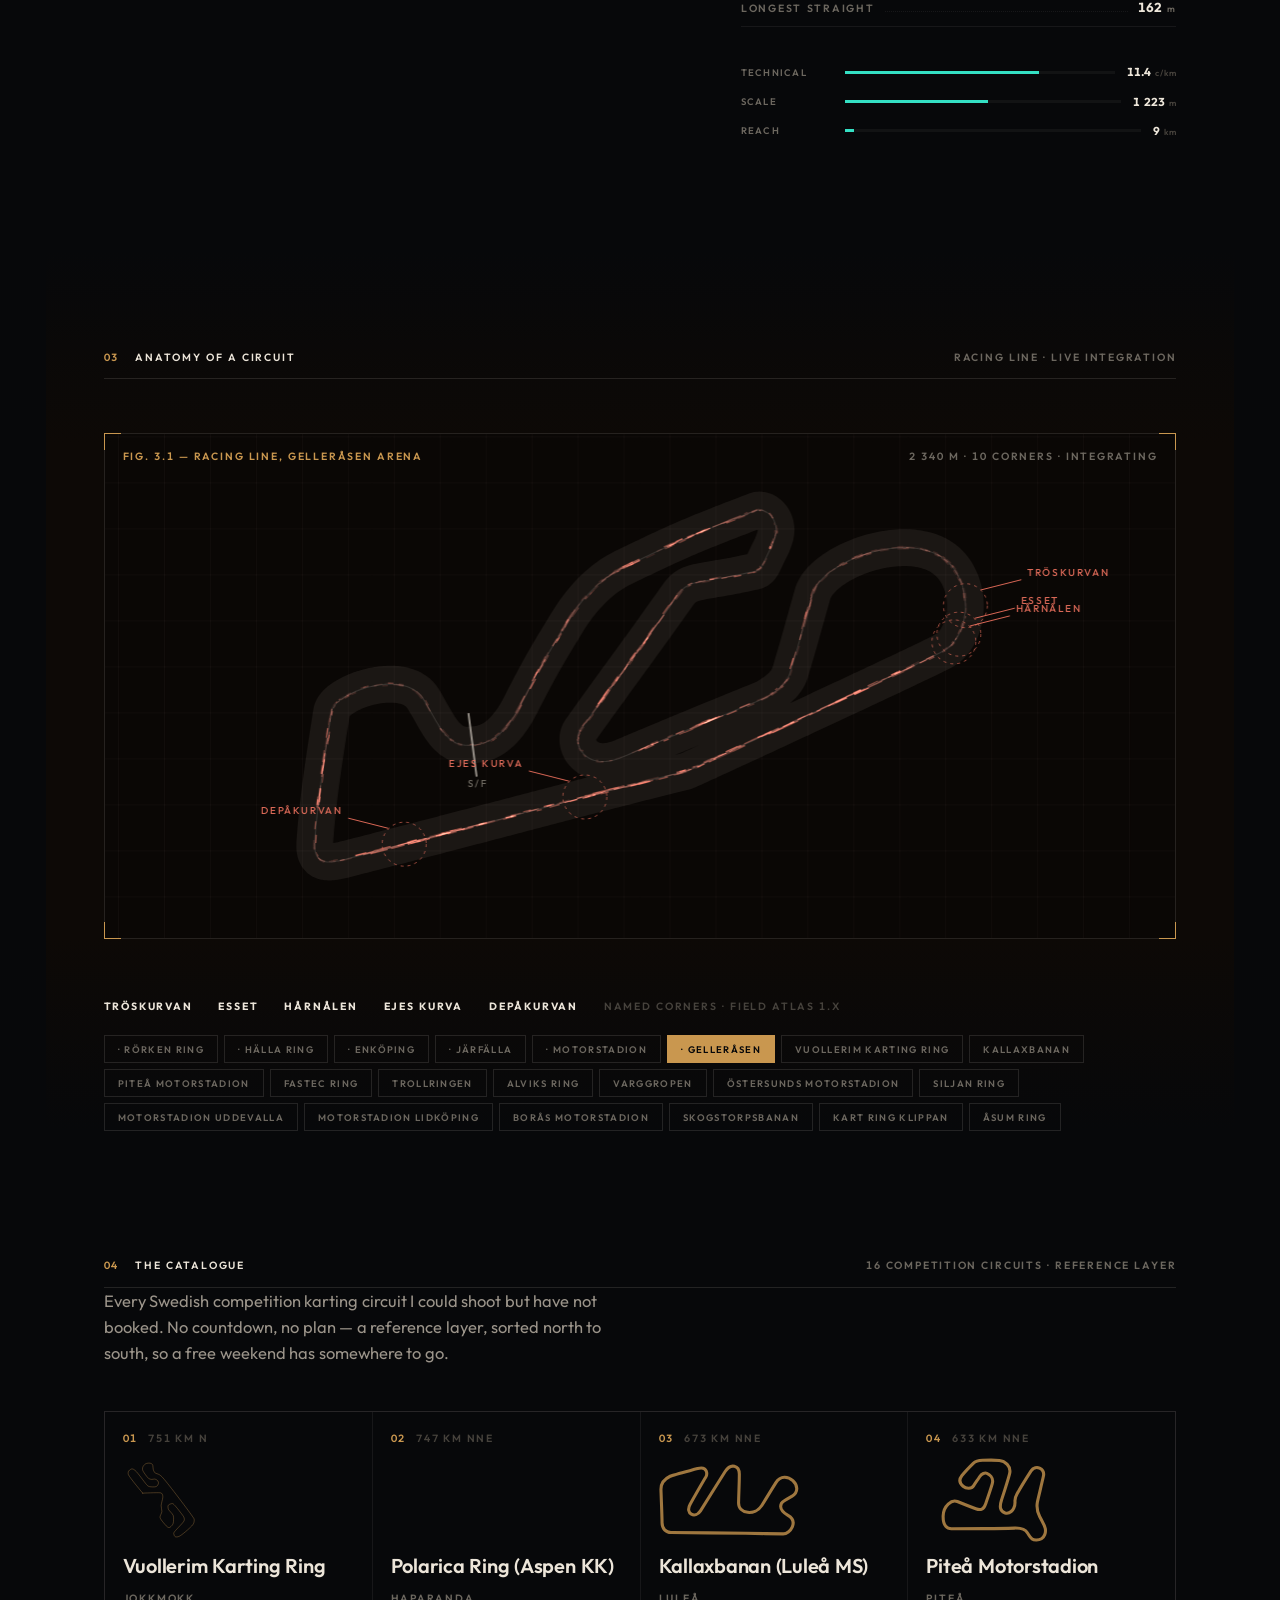
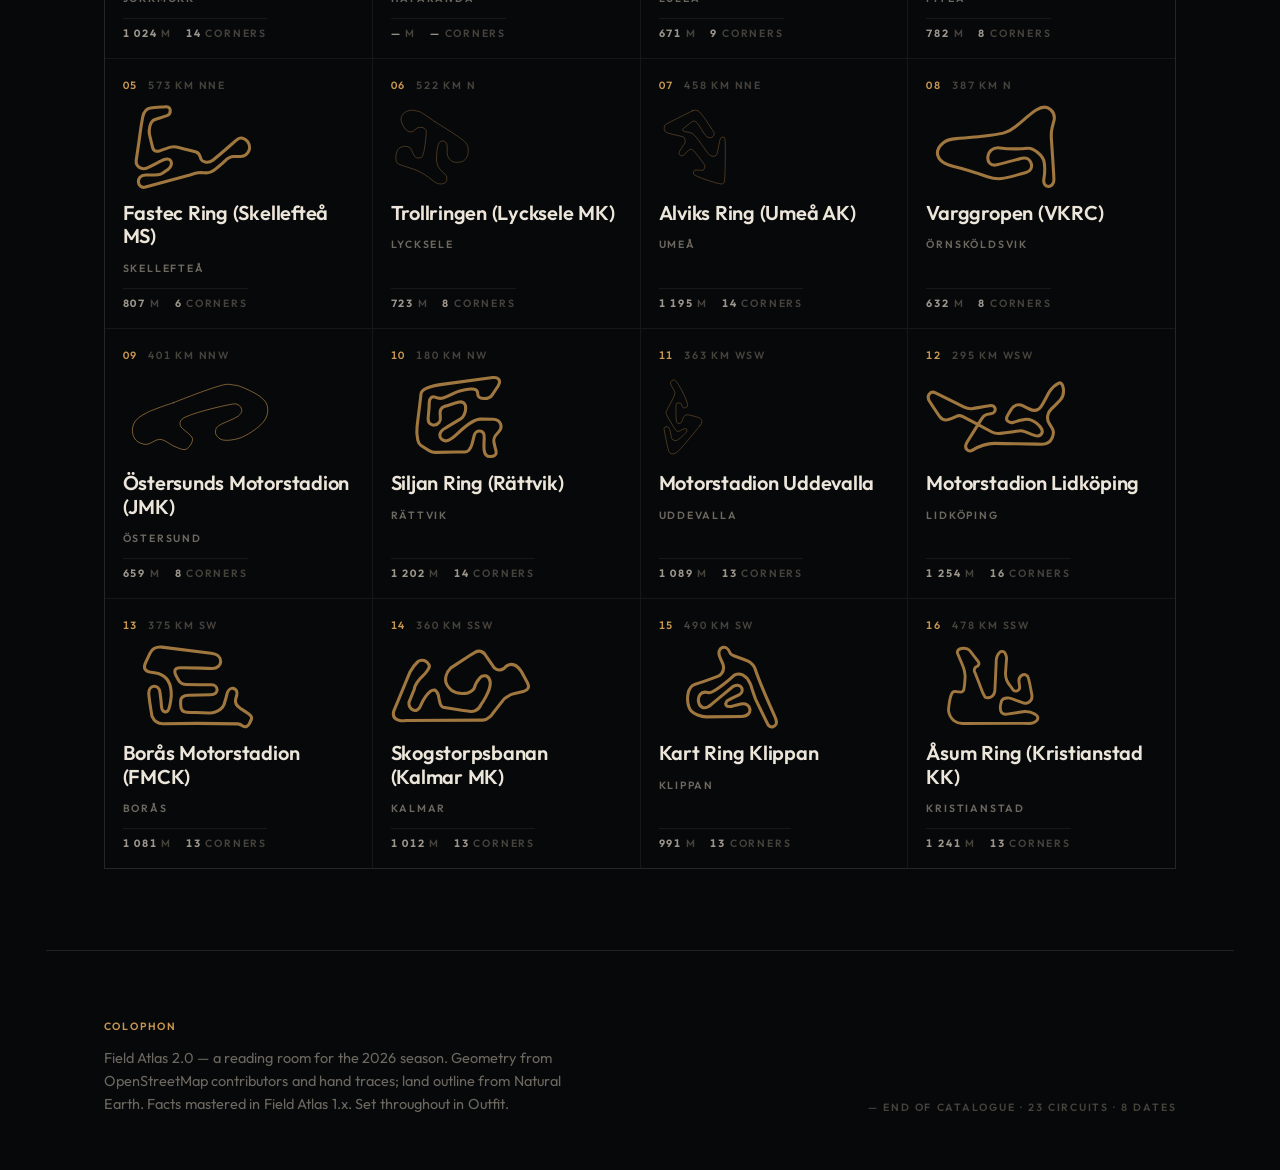
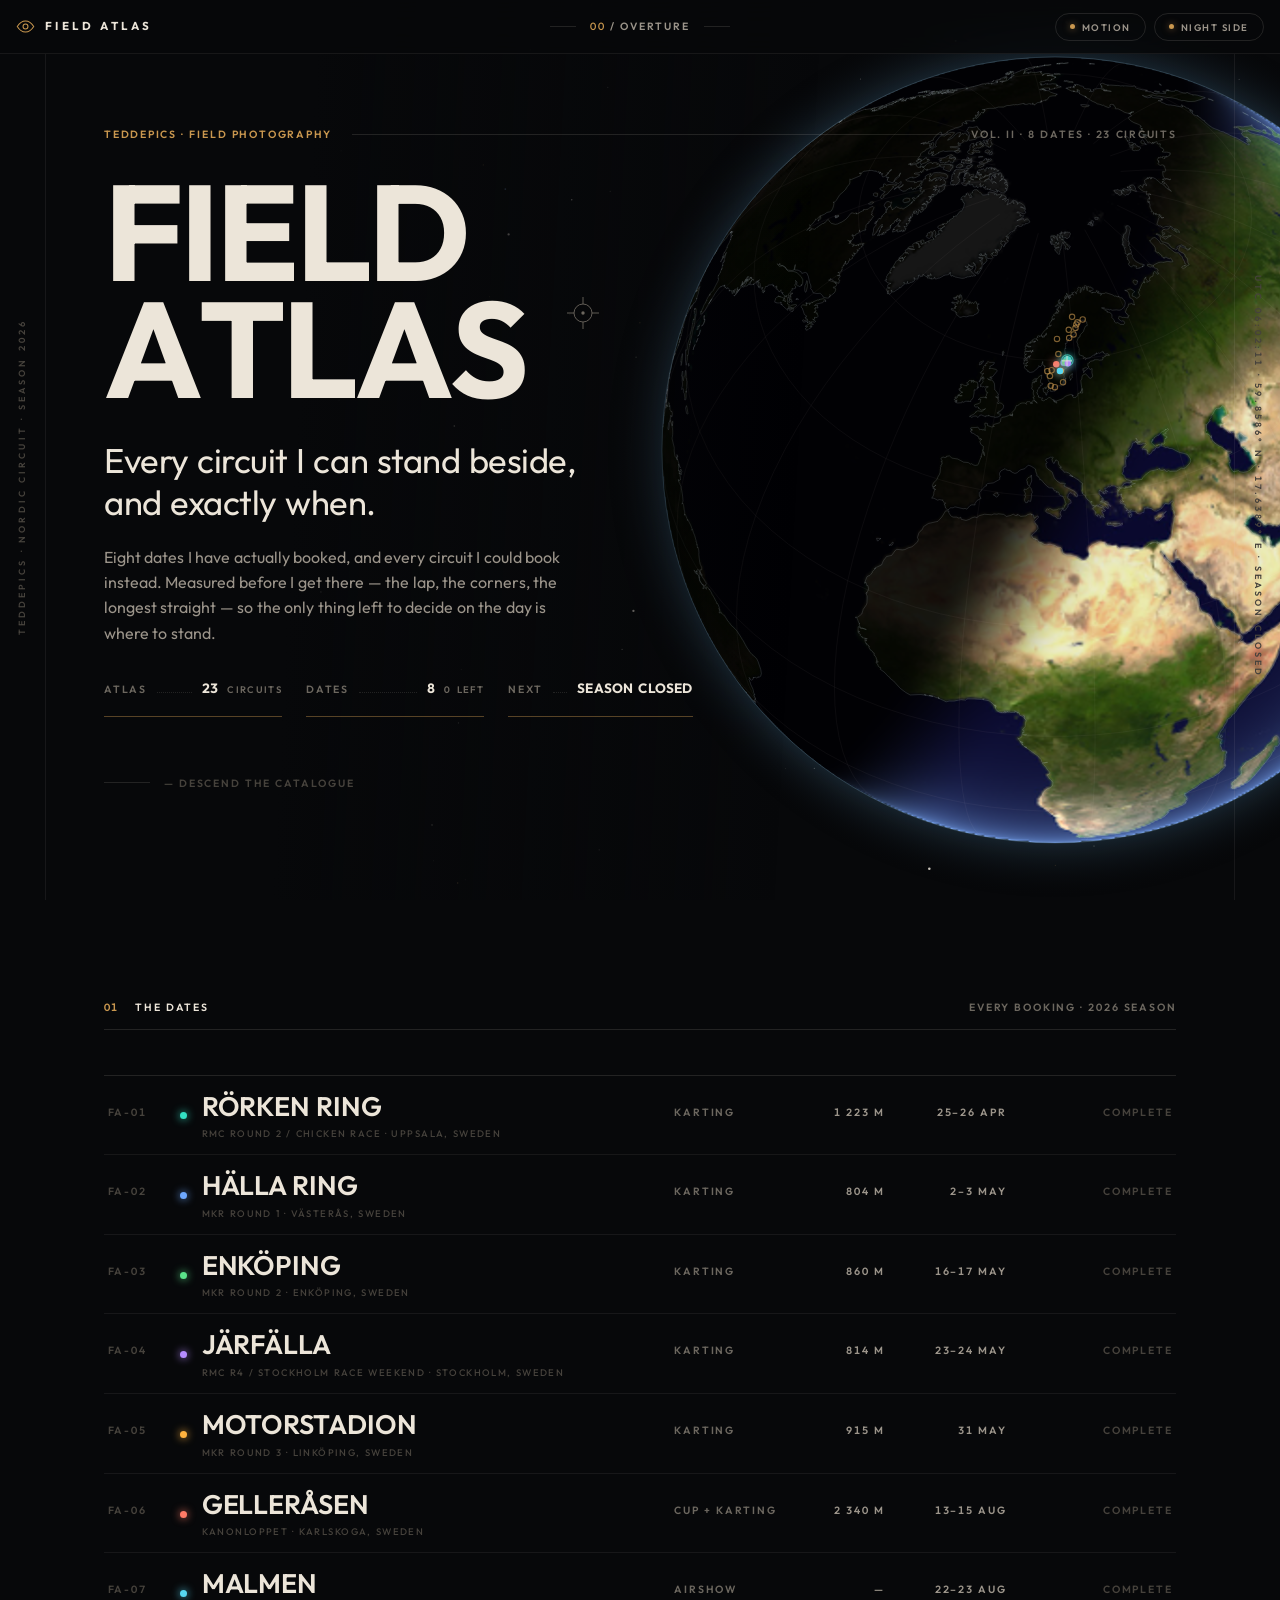
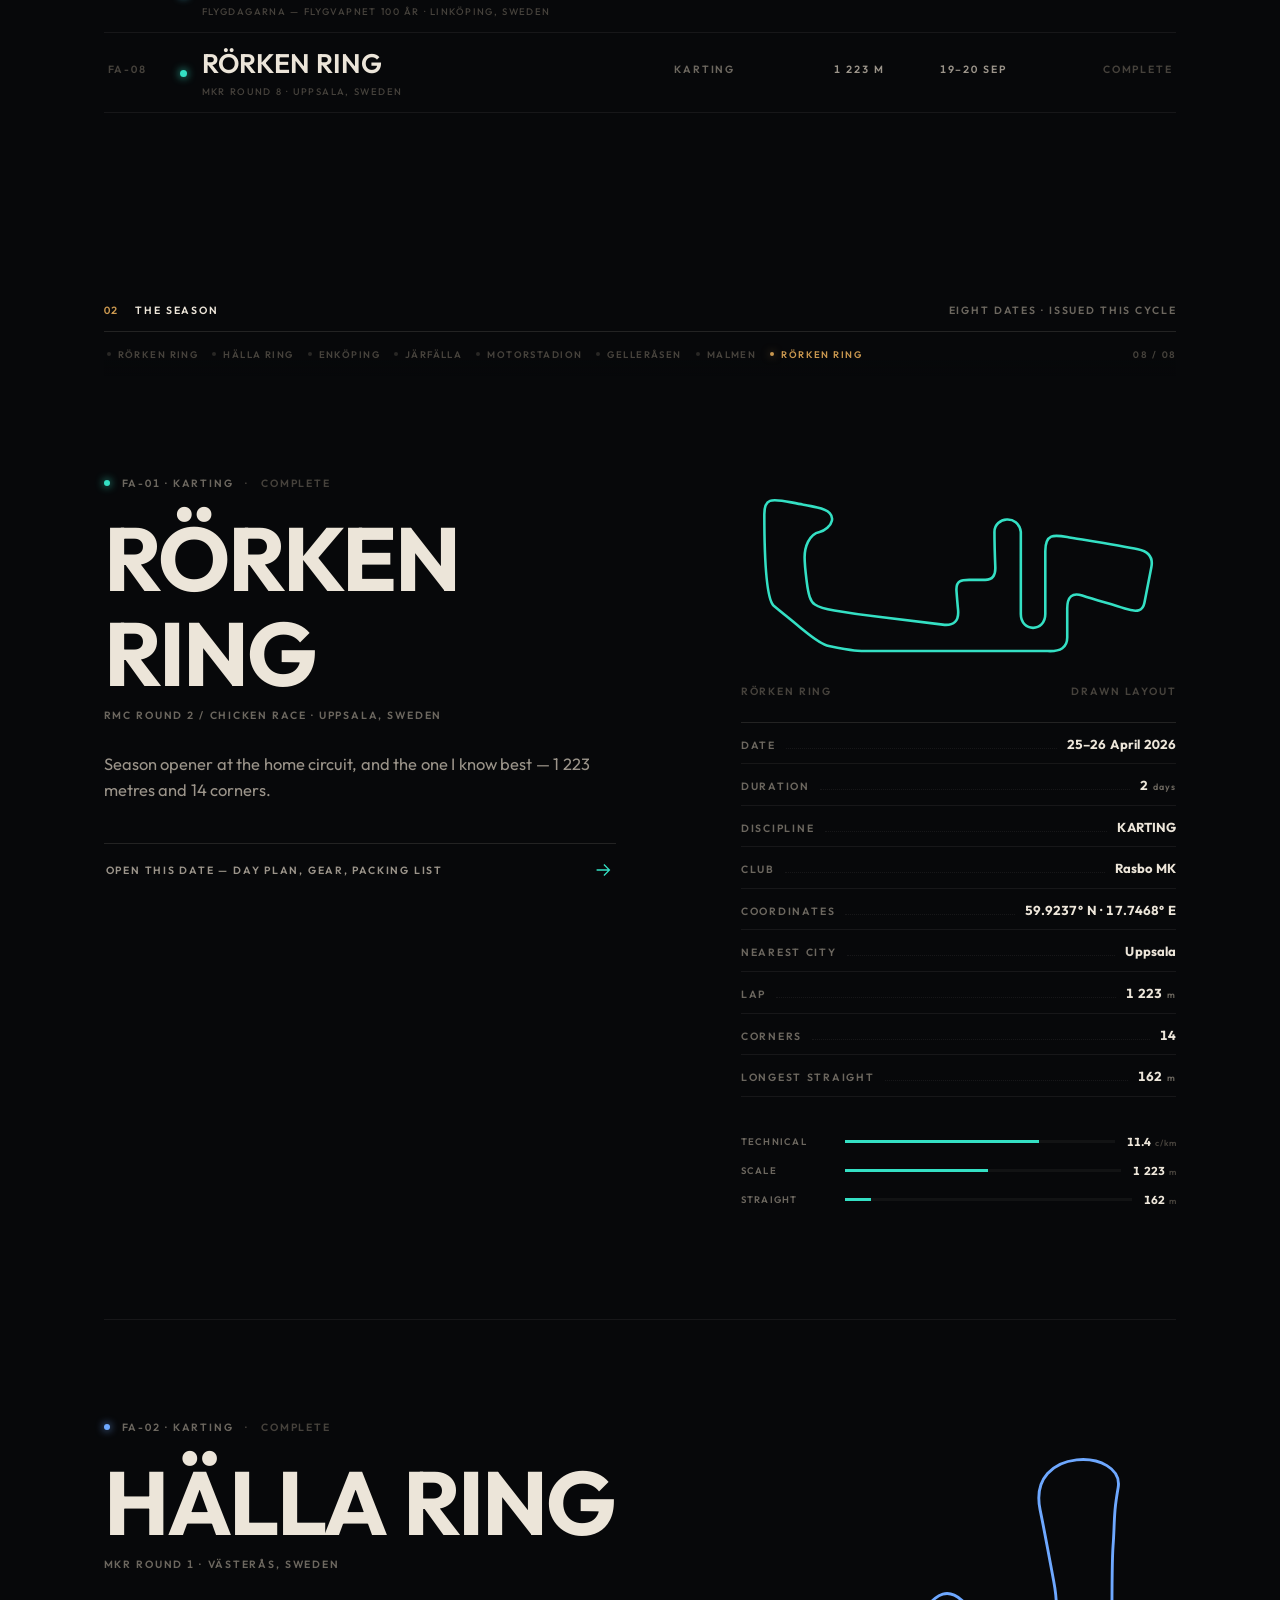
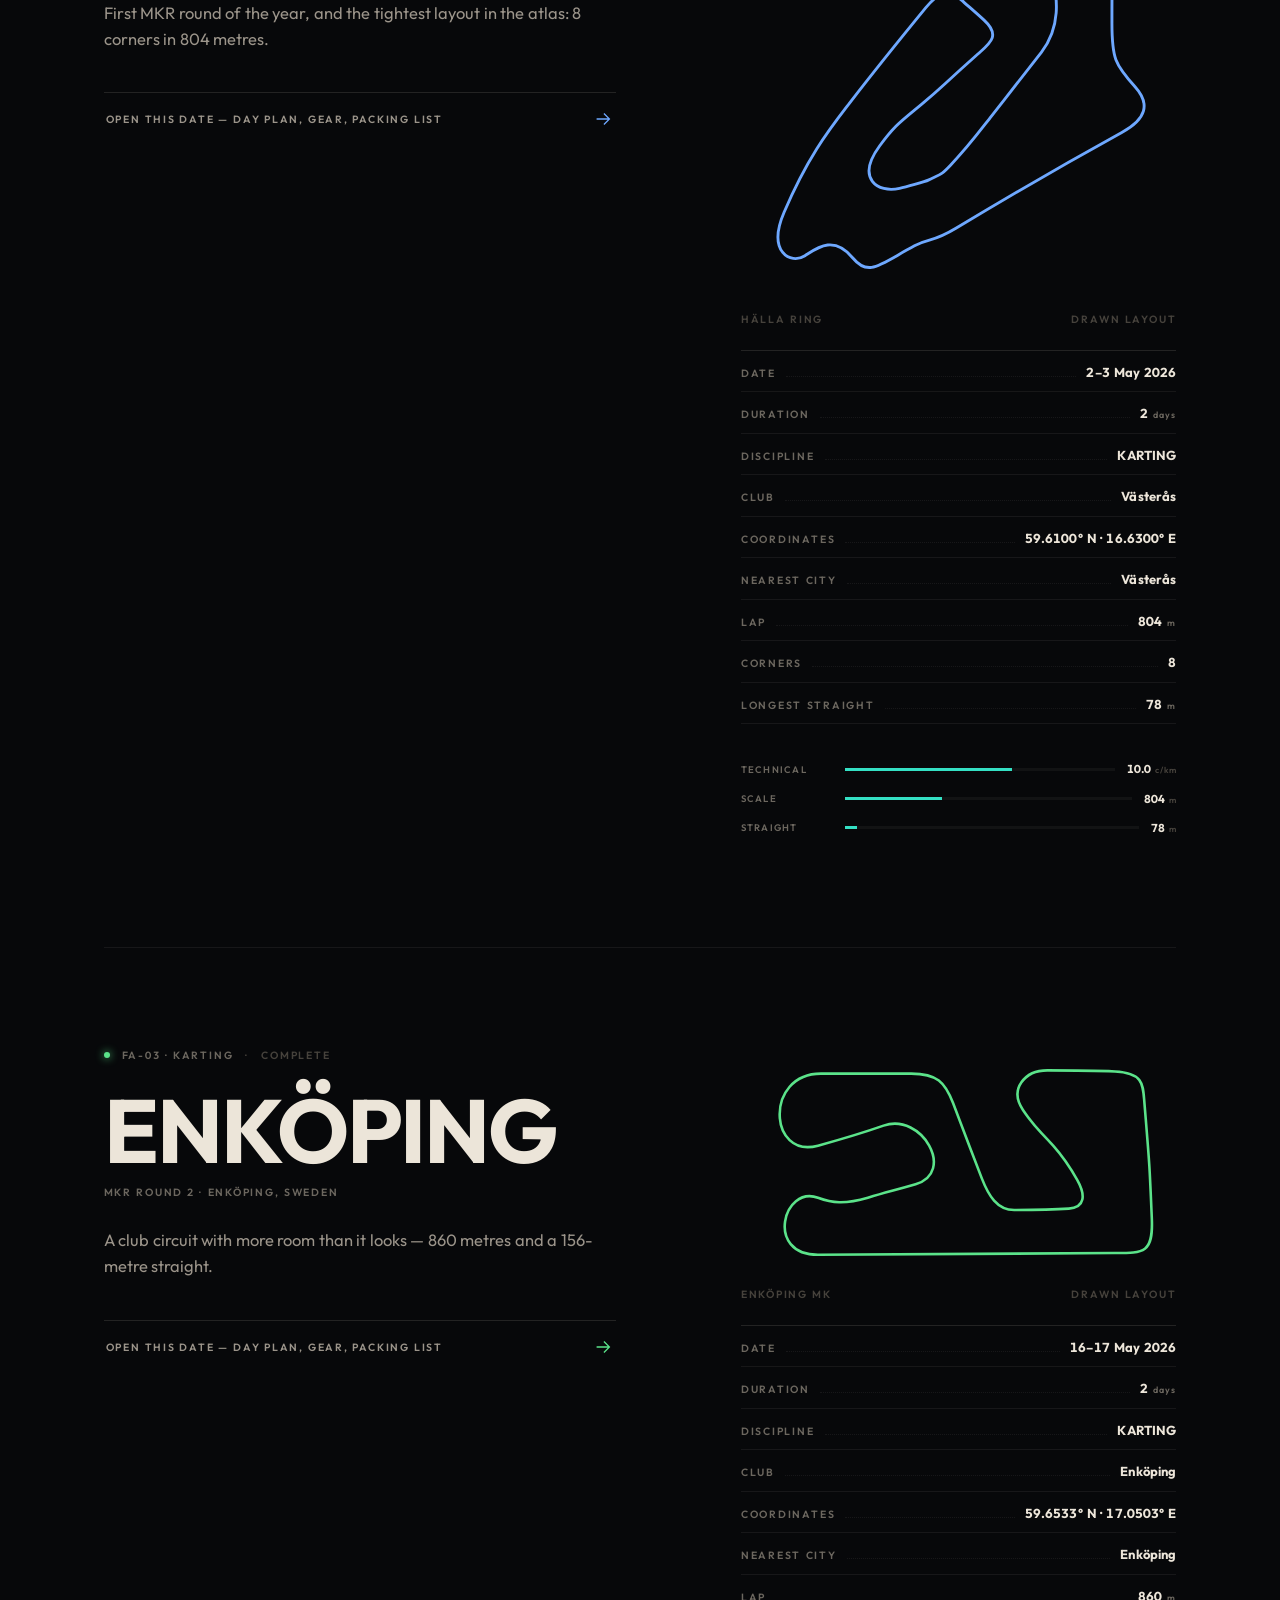
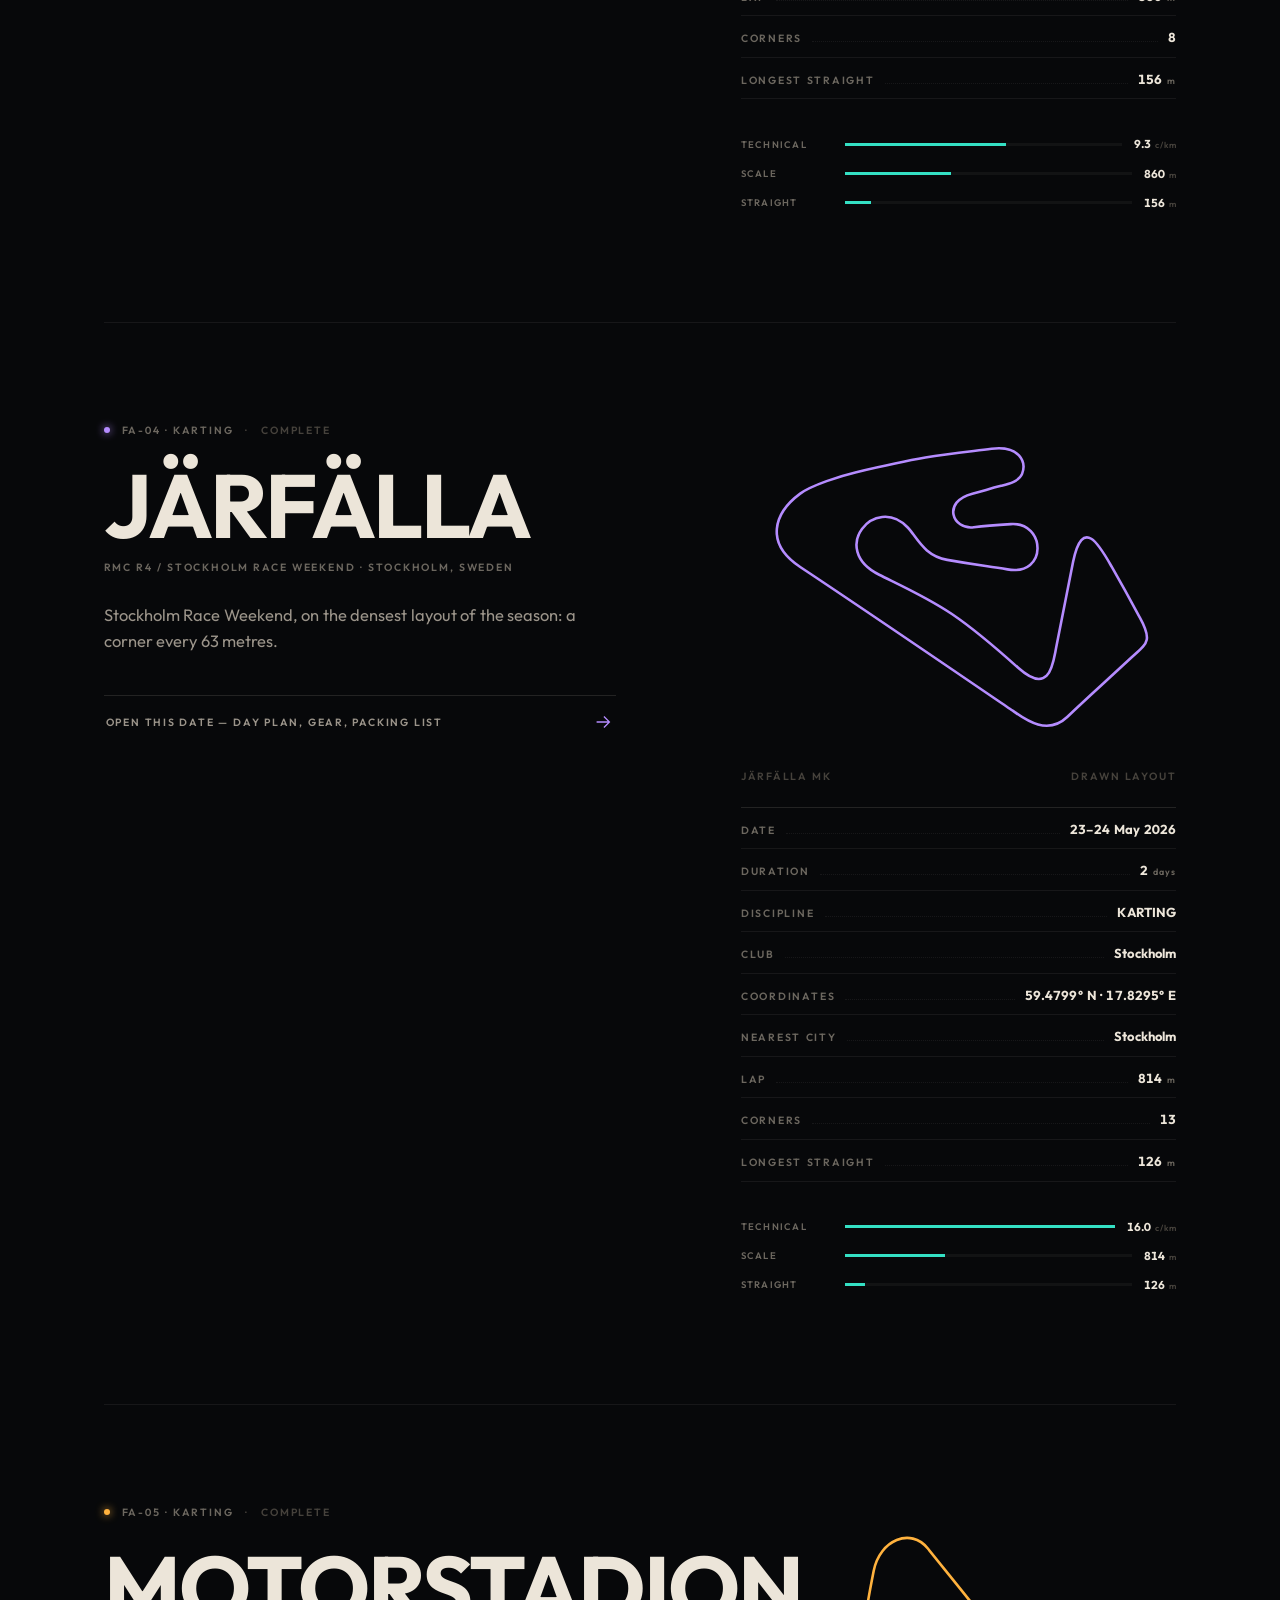
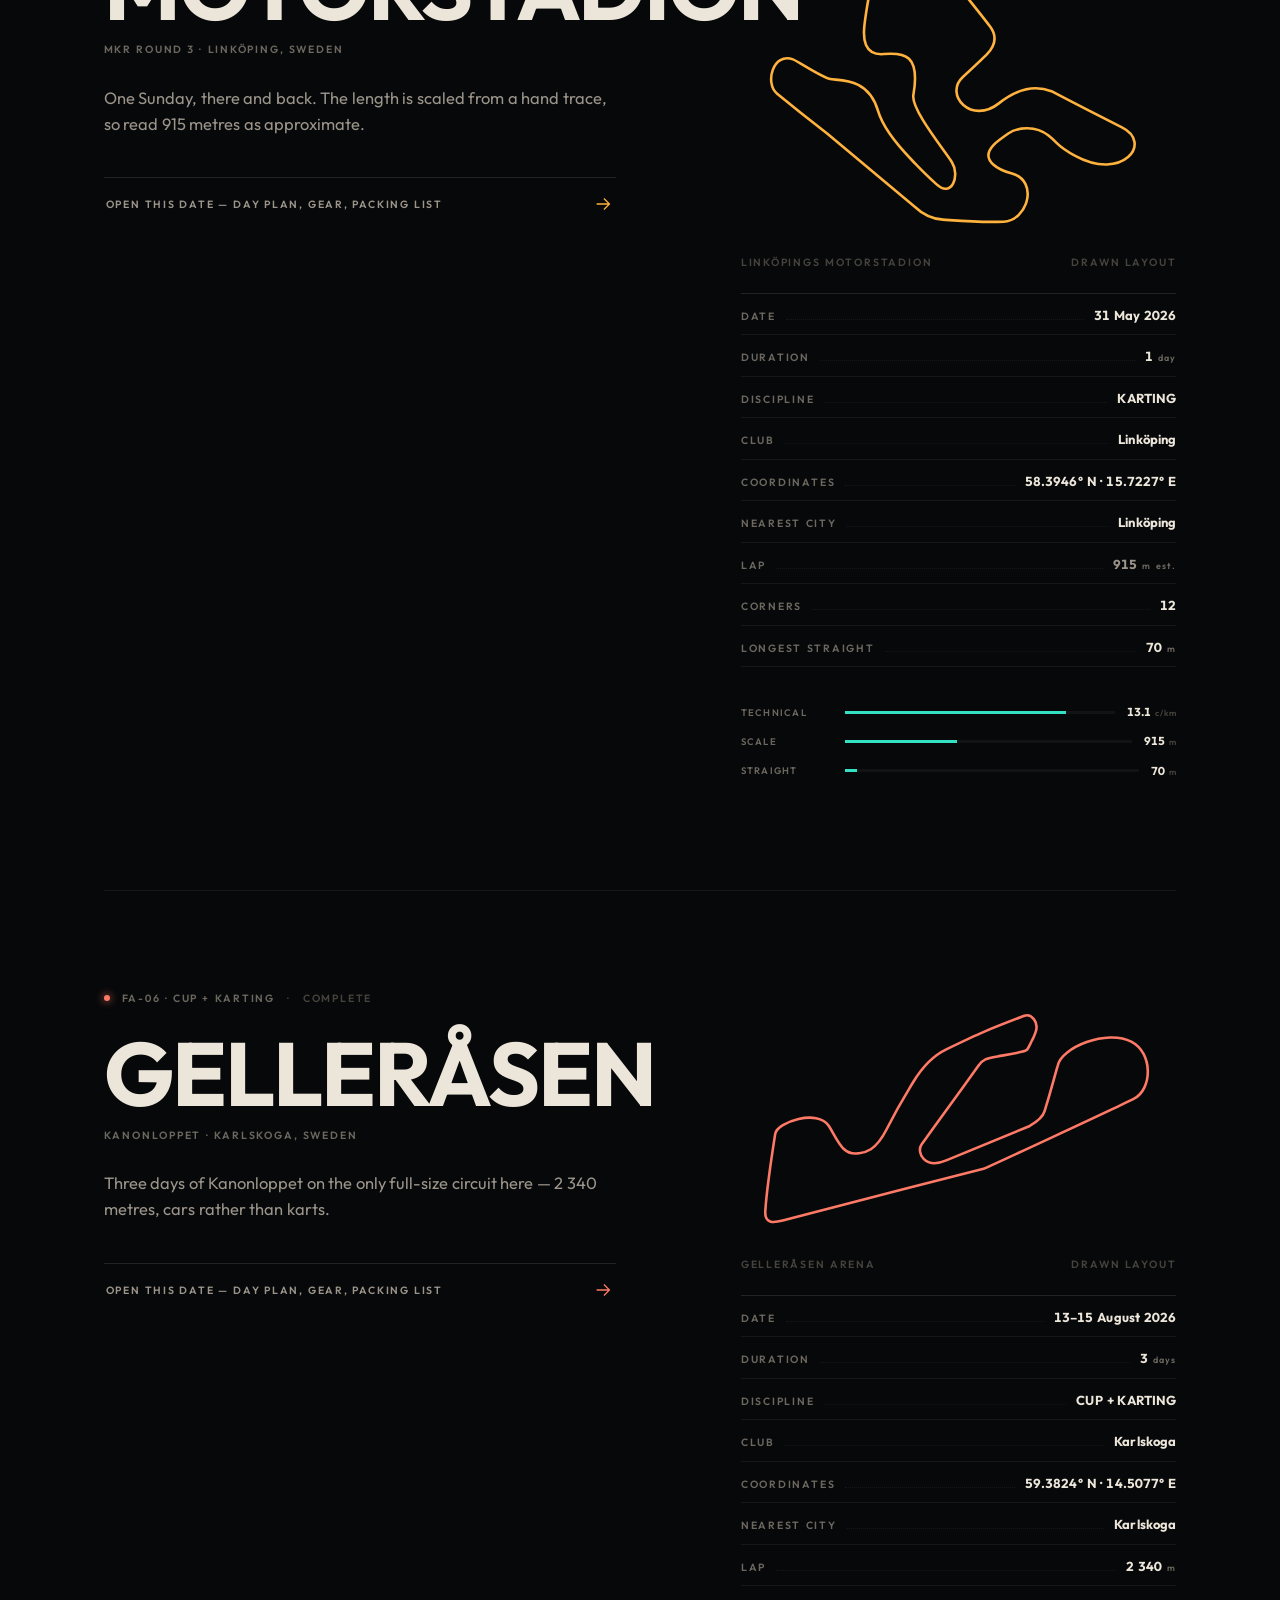
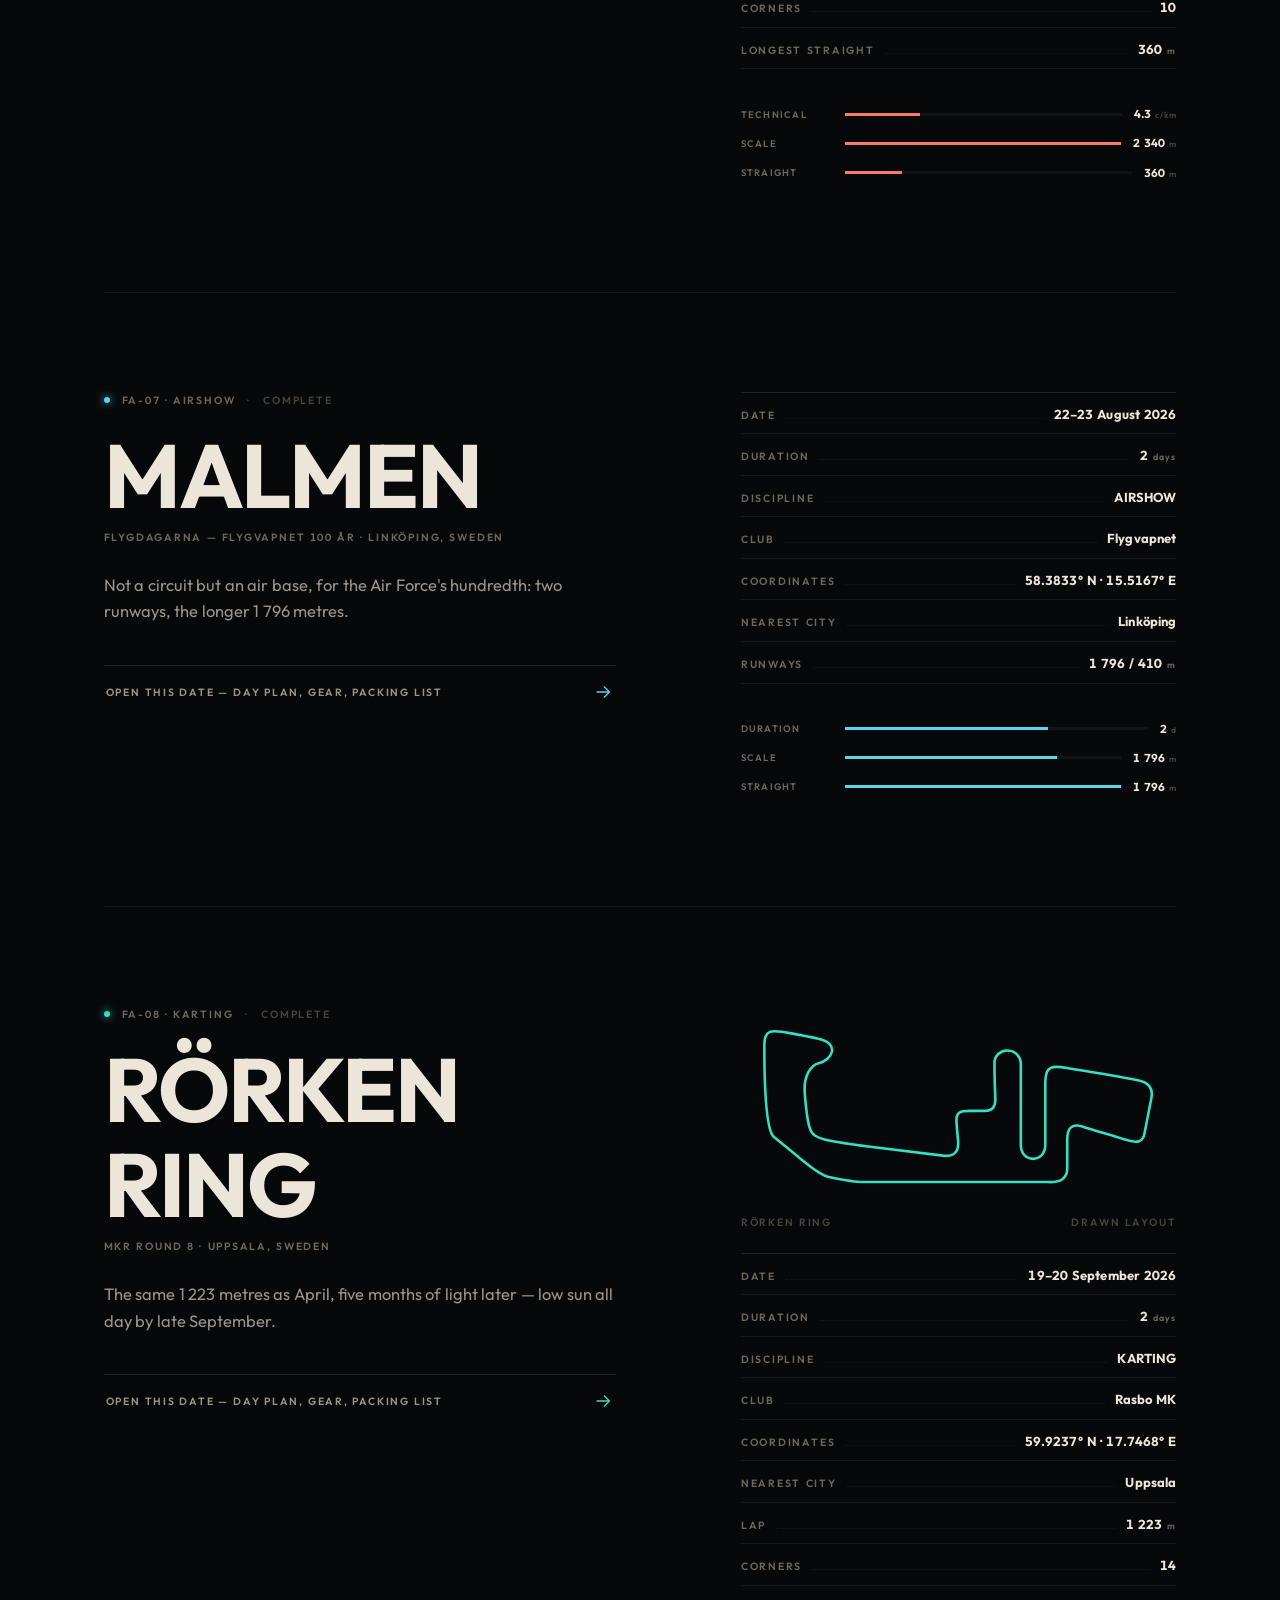
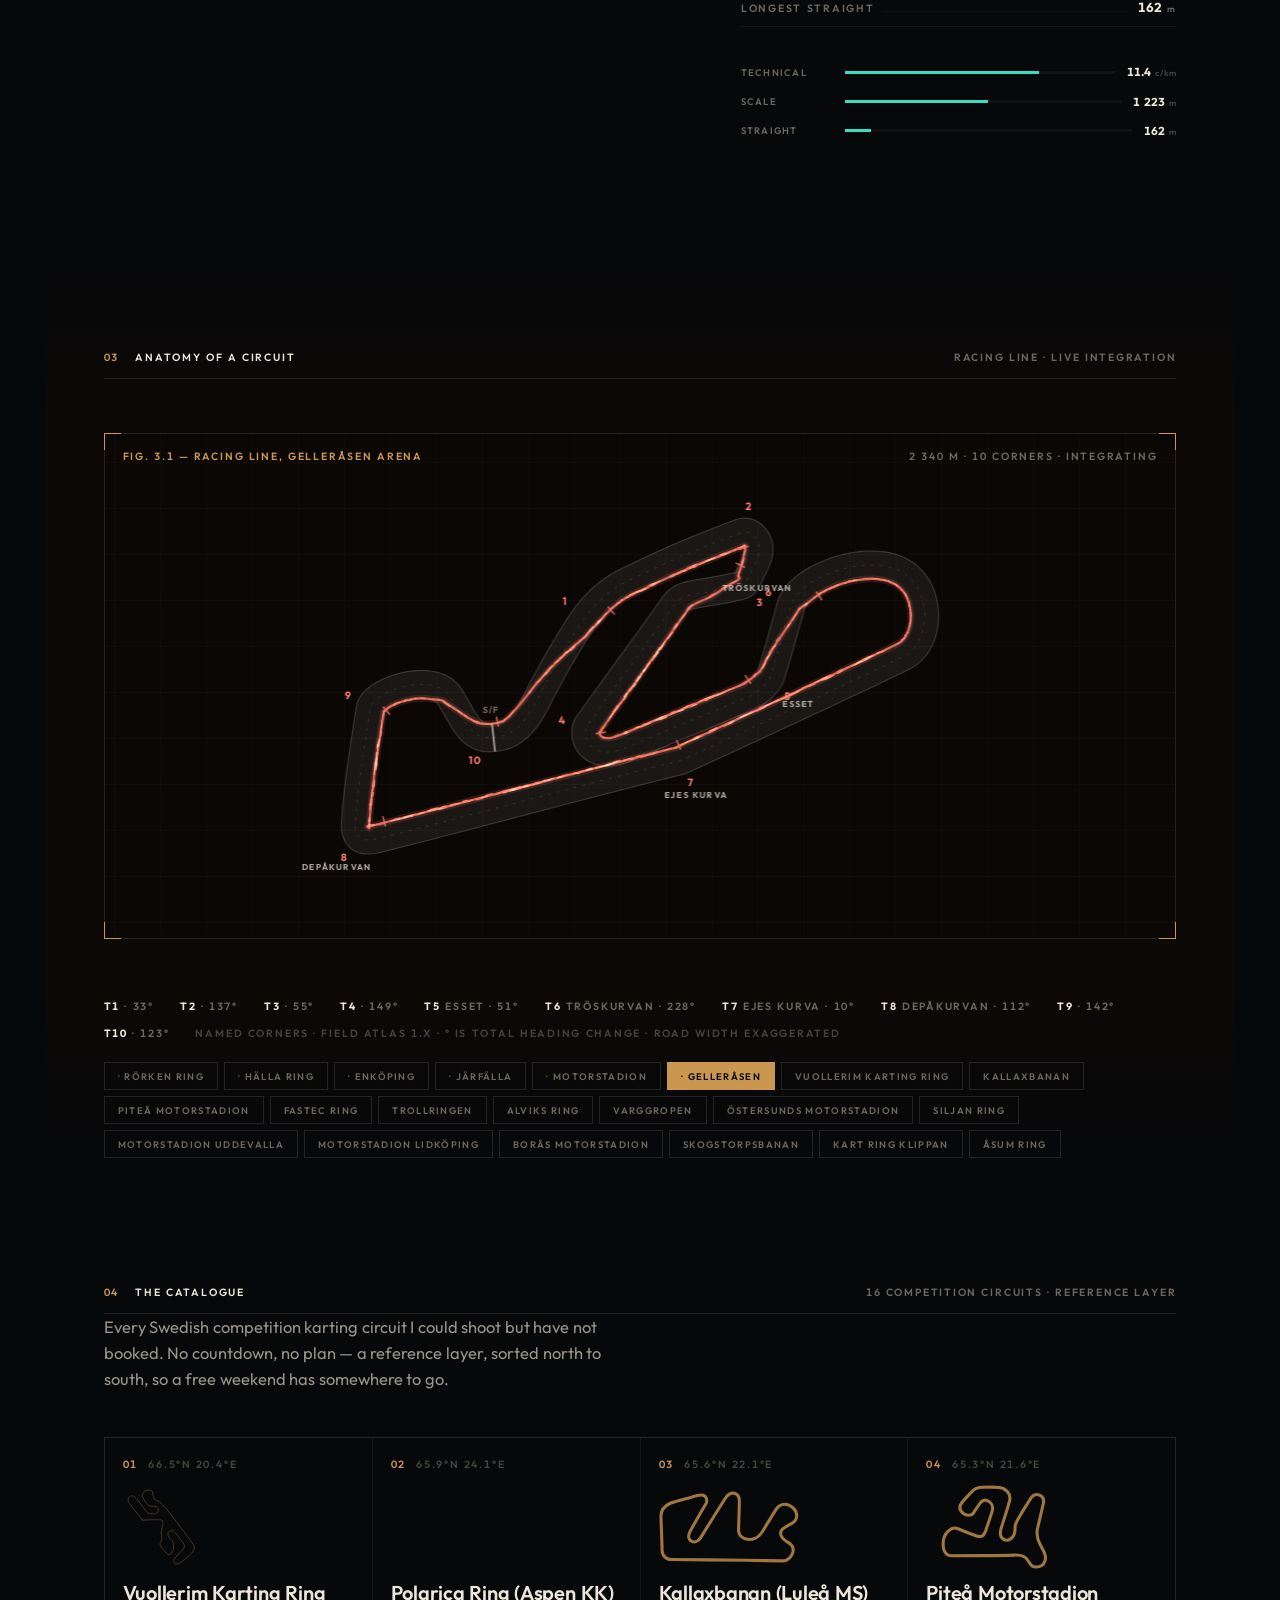
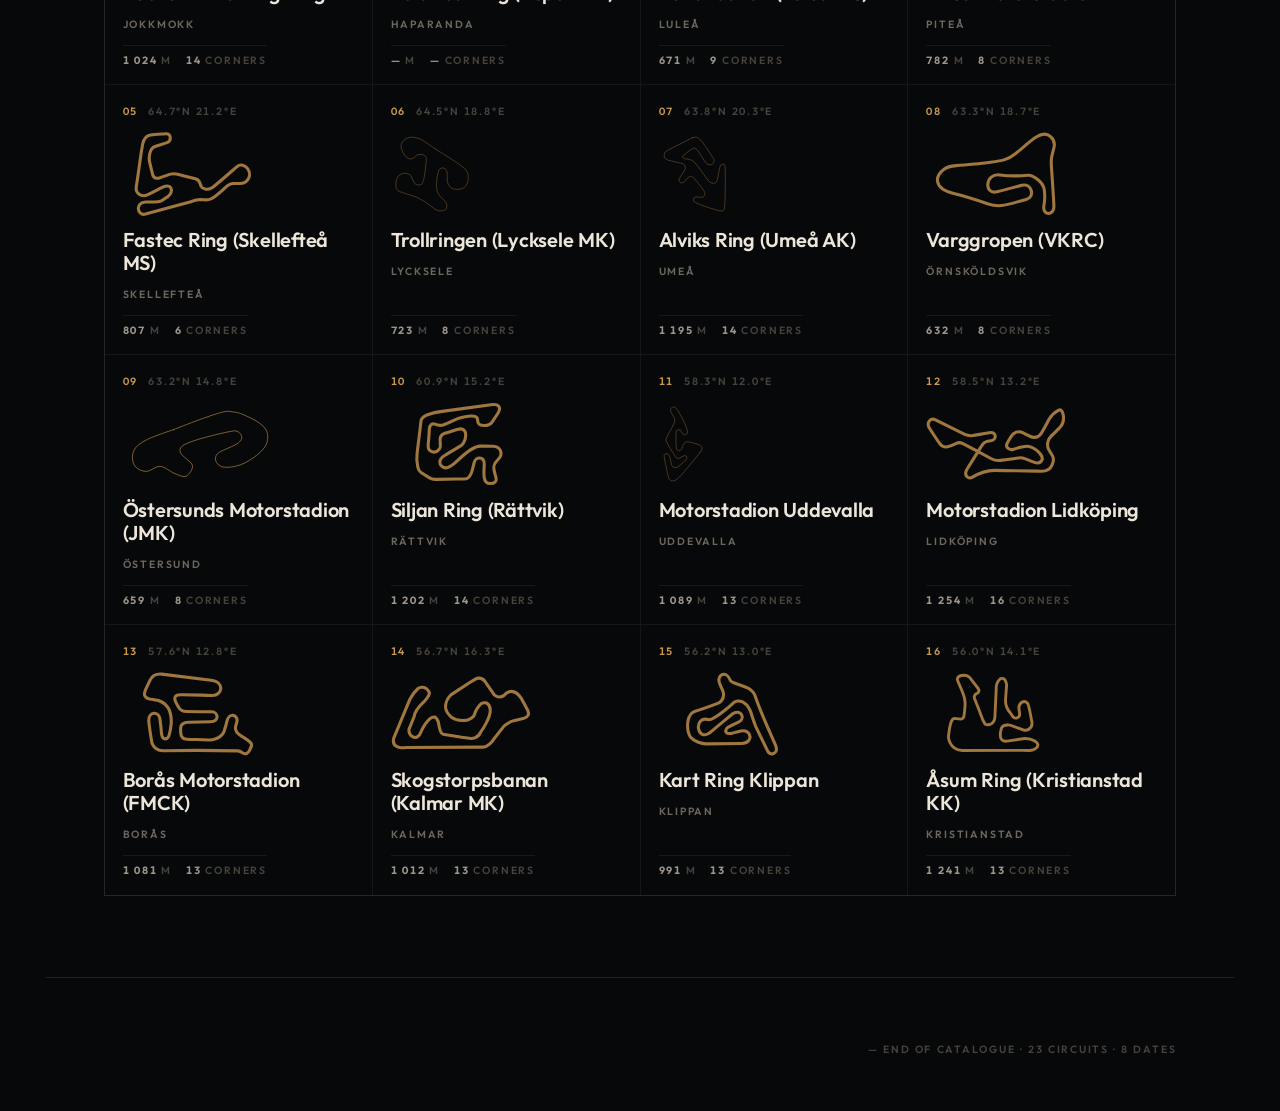
